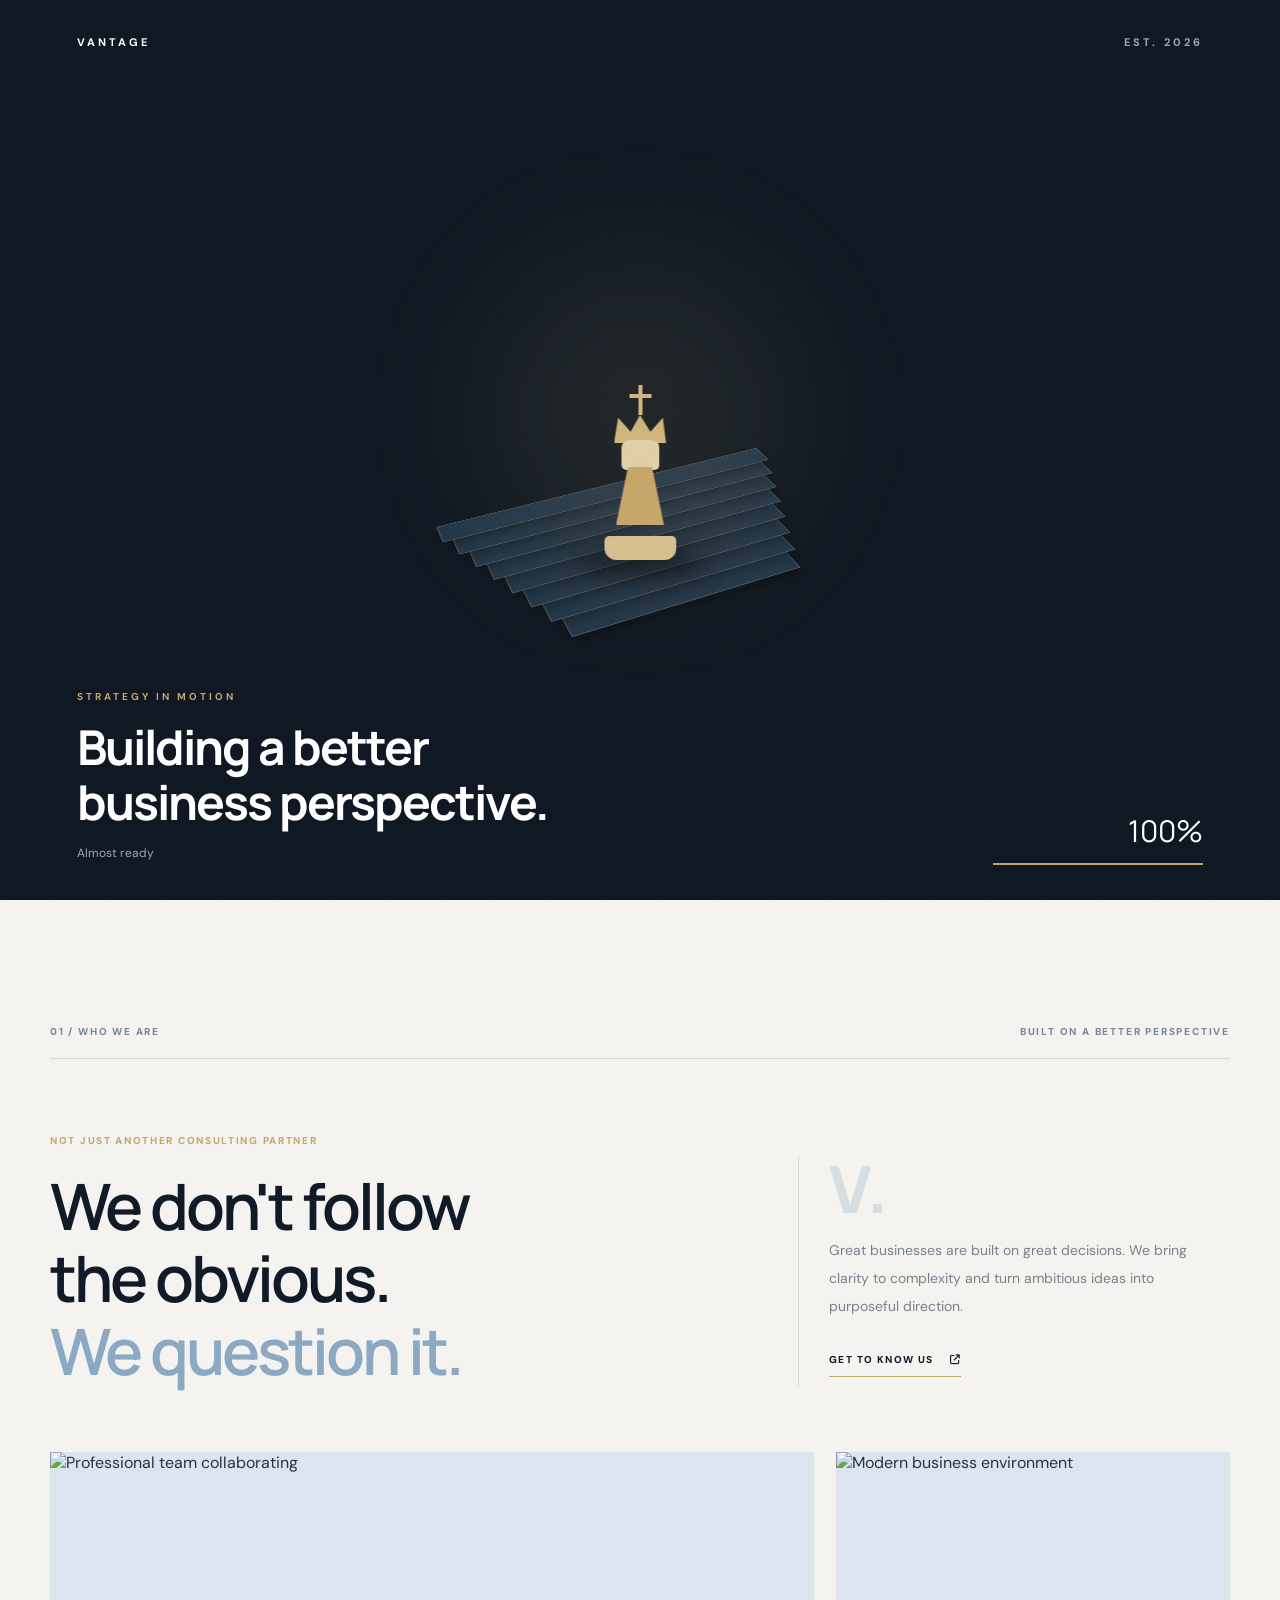
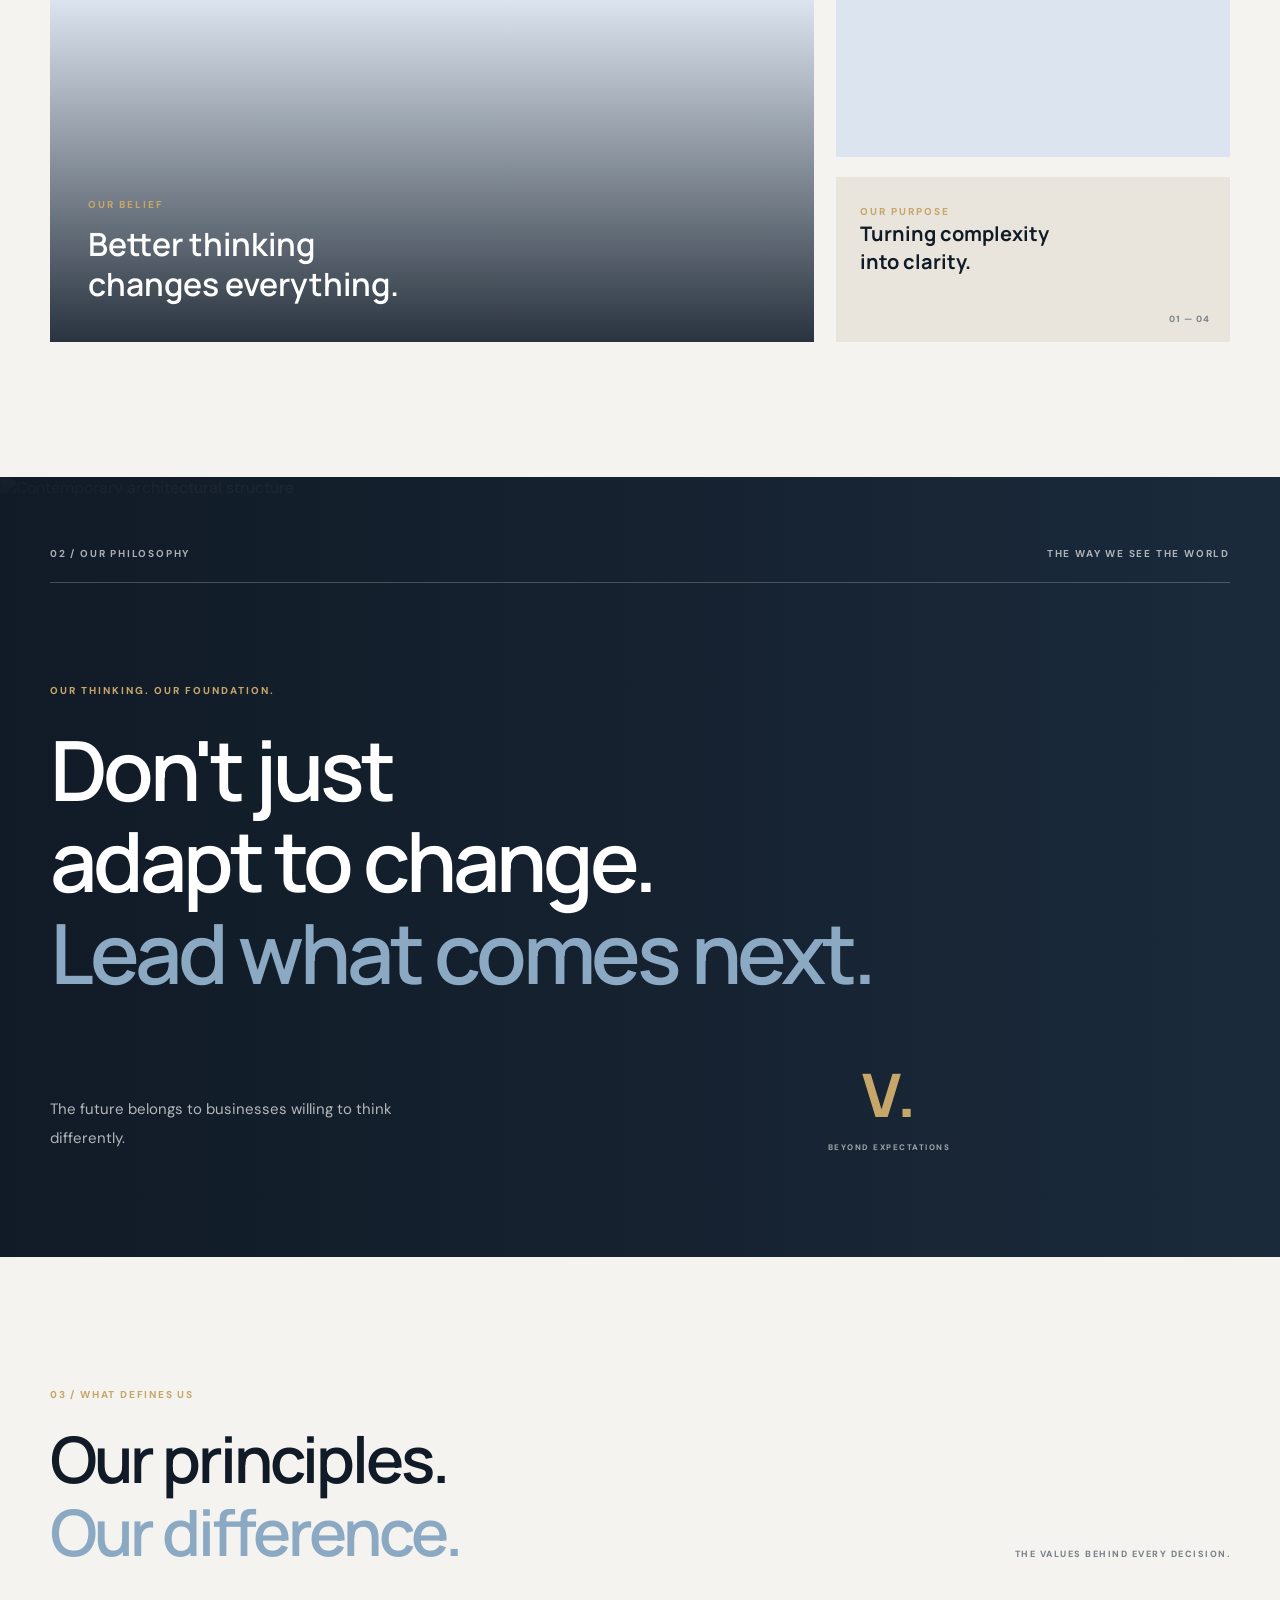
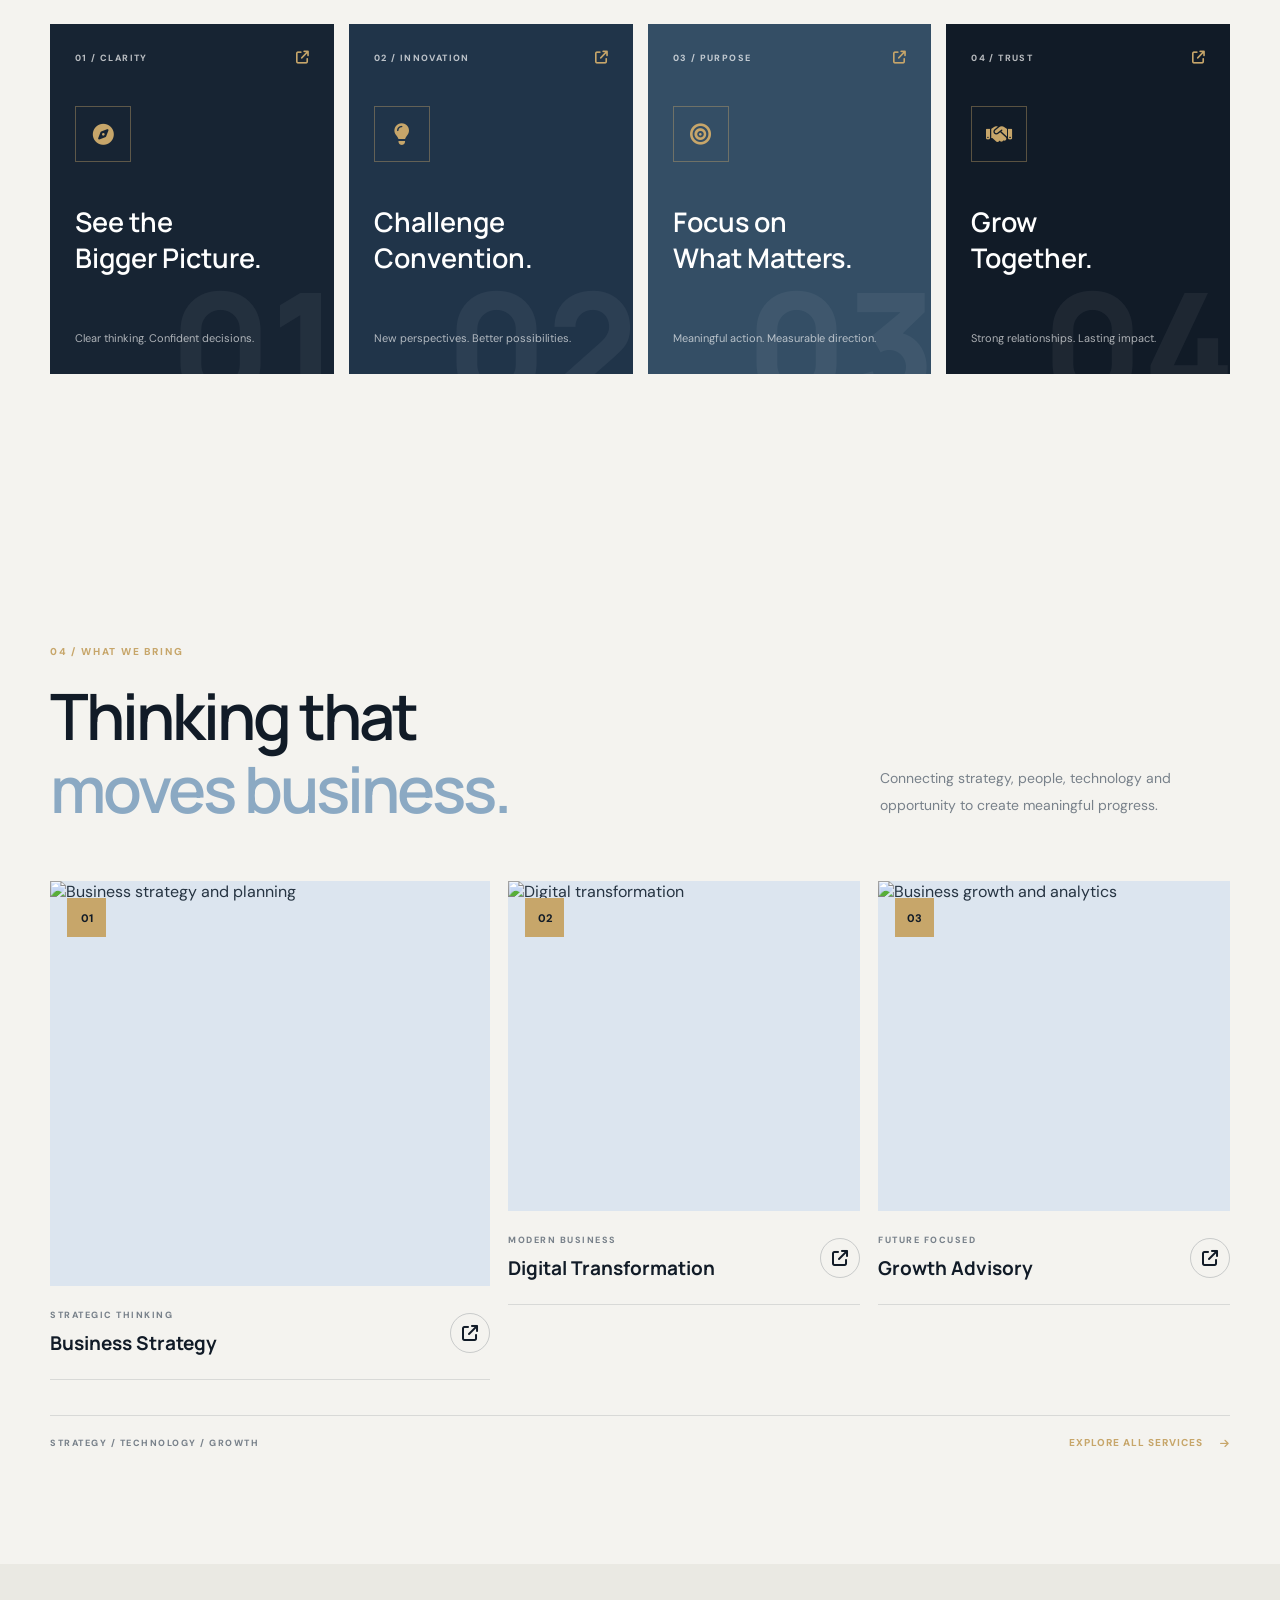
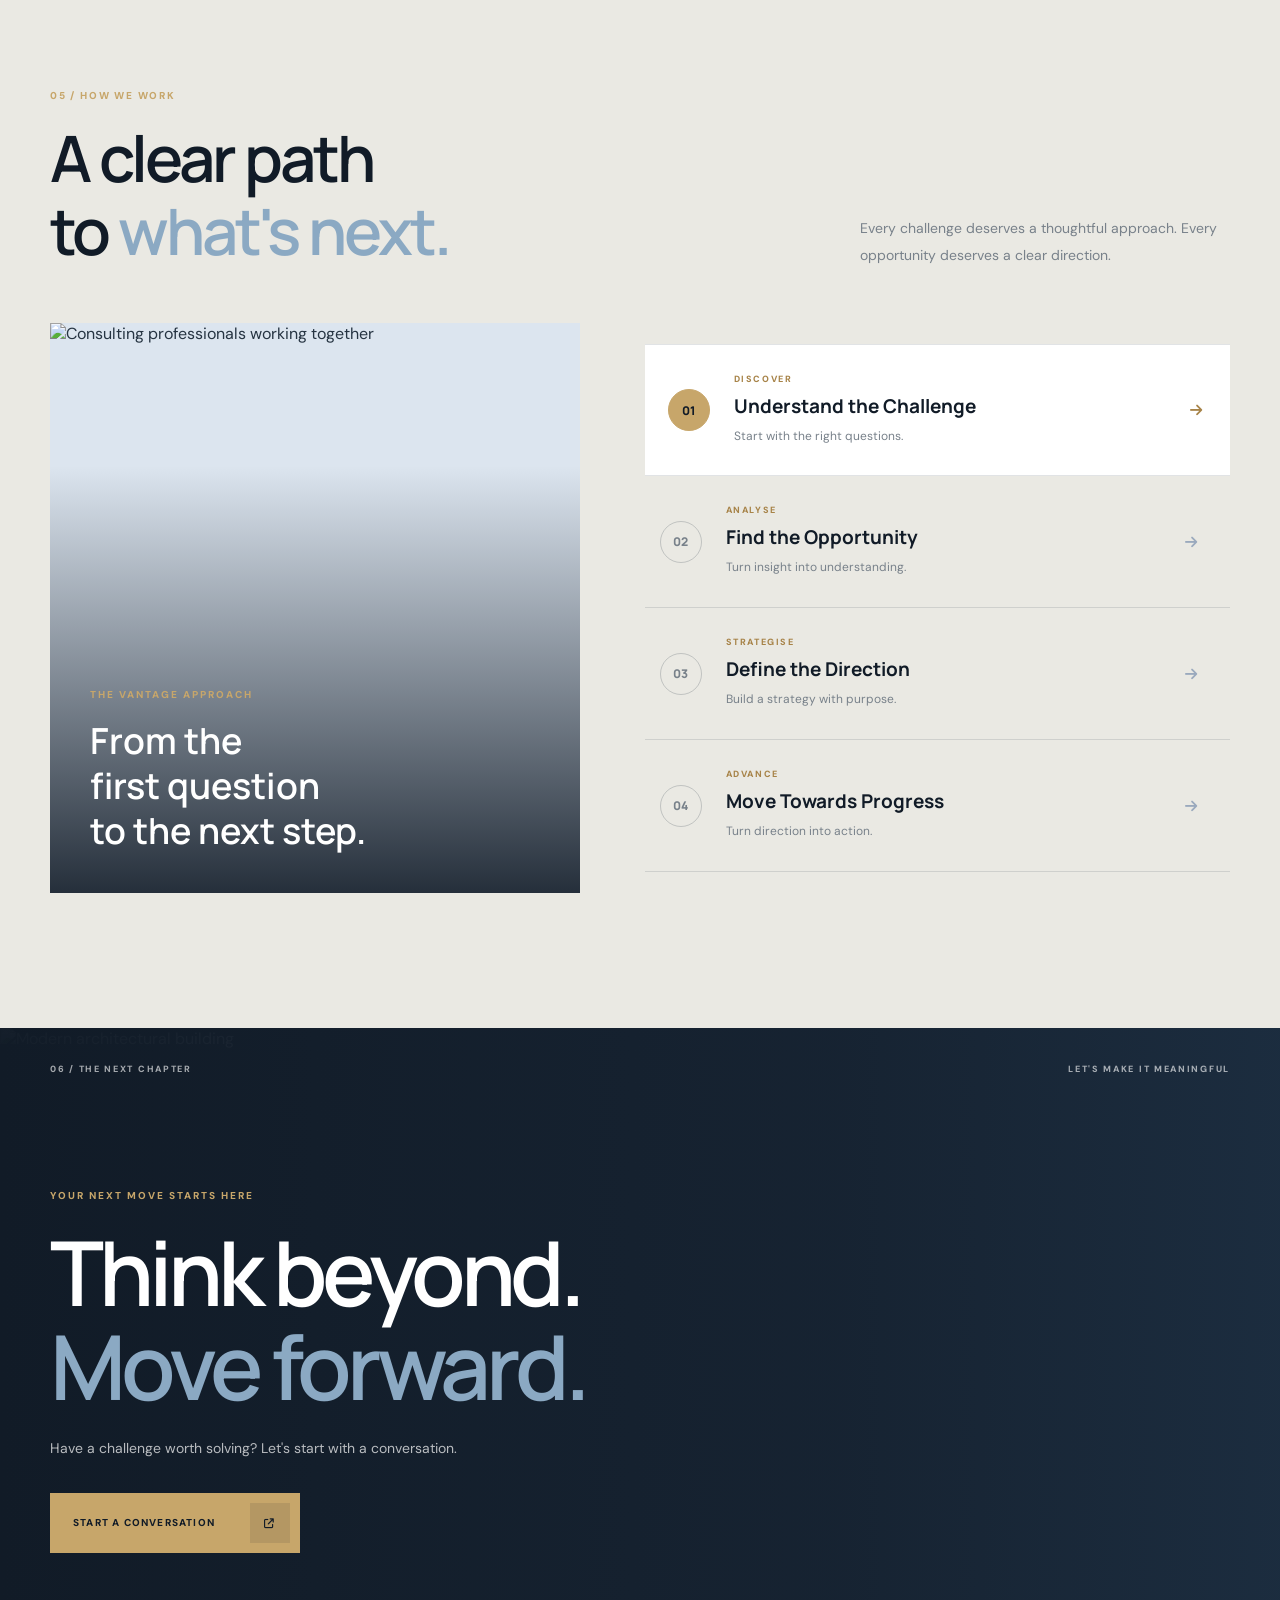
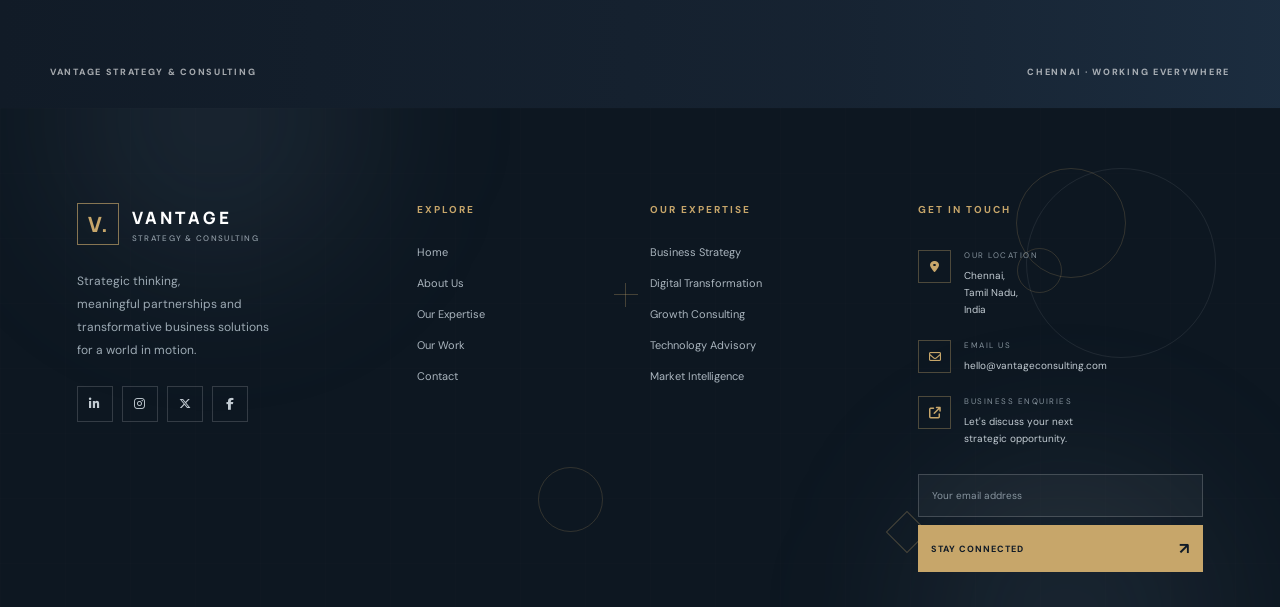
==== about.html @ a2836688 "first commit" ====
<!DOCTYPE html>
<html lang="en">

<head>

    <meta charset="UTF-8">
    <meta name="viewport" content="width=device-width, initial-scale=1.0">

    <title>About VANTAGE | Strategy & Consulting</title>

    <meta name="description" content="Discover VANTAGE, a strategy and consulting partner focused on business transformation, strategic thinking and meaningful growth.">

    <link rel="preconnect" href="https://fonts.googleapis.com">
    <link rel="preconnect" href="https://fonts.gstatic.com" crossorigin>

    <link href="https://fonts.googleapis.com/css2?family=DM+Sans:wght@400;500;600;700;800&family=Manrope:wght@400;500;600;700;800&family=Playfair+Display:ital,wght@0,500;0,600;0,700;1,500&display=swap" rel="stylesheet">

    <link rel="stylesheet" href="https://cdnjs.cloudflare.com/ajax/libs/font-awesome/6.7.2/css/all.min.css">

    <link rel="stylesheet" href="css/style.css">
    <link rel="stylesheet" href="css/animations.css">
    <link rel="stylesheet" href="css/responsive.css">

    <link rel="stylesheet" href="css/about.css">

</head>

<body>


<!-- =====================================================
     SCROLL PROGRESS
===================================================== -->

<div class="scroll-progress" id="scrollProgress"></div>



<!-- =====================================================
     CINEMATIC 3D PRELOADER
===================================================== -->

<div class="preloader" id="preloader">

    <div class="preloader-background"></div>

    <div class="preloader-top">

        <span>VANTAGE</span>

        <span>EST. 2026</span>

    </div>


    <div class="preloader-scene">

        <div class="staircase-perspective">

            <div class="stair stair-1"></div>
            <div class="stair stair-2"></div>
            <div class="stair stair-3"></div>
            <div class="stair stair-4"></div>
            <div class="stair stair-5"></div>
            <div class="stair stair-6"></div>
            <div class="stair stair-7"></div>
            <div class="stair stair-8"></div>

        </div>


        <div class="chess-king-container" id="chessKing">

            <div class="king-shadow"></div>

            <div class="chess-king">

                <div class="king-cross"></div>

                <div class="king-crown"></div>

                <div class="king-head"></div>

                <div class="king-body"></div>

                <div class="king-base"></div>

            </div>

        </div>


        <div class="preloader-light"></div>

    </div>


    <div class="preloader-bottom">

        <div class="preloader-copy">

            <span class="preloader-label">
                STRATEGY IN MOTION
            </span>

            <h2>
                Building a better<br>
                business perspective.
            </h2>

            <p id="preloaderStatus">
                Preparing your experience...
            </p>

        </div>


        <div class="preloader-progress-area">

            <div class="preloader-percentage" id="preloaderPercentage">
                00%
            </div>

            <div class="preloader-track">

                <div class="preloader-fill" id="preloaderFill"></div>

            </div>

        </div>

    </div>


</div>



<!-- =====================================================
     CUSTOM CURSOR
===================================================== -->

<div class="custom-cursor" id="customCursor"></div>

<div class="cursor-outline" id="cursorOutline"></div>



<!-- =====================================================
     HEADER
===================================================== -->

<header class="site-header" id="siteHeader">

    <div class="header-container">


        <!-- LOGO -->

        <a href="index.html" class="brand">

            <span class="brand-symbol">

                <span></span>
                <span></span>
                <span></span>

            </span>


            <span class="brand-information">

                <strong>VANTAGE</strong>

                <small>STRATEGY & CONSULTING</small>

            </span>

        </a>



        <!-- DESKTOP NAVIGATION -->

        <nav class="desktop-navigation">

            <a href="index.html" class="nav-link ">Home</a>

            <a href="about.html" class="nav-link active">About</a>

            <a href="services.html" class="nav-link">Services</a>

            <a href="industries.html" class="nav-link">Industries</a>

            <a href="contact.html" class="nav-link">Contact</a>

        </nav>



        <!-- HEADER ACTIONS -->

        <div class="header-actions">


            <button class="login-trigger" data-open-login>

                <i class="fa-regular fa-user"></i>

                <span>Sign In</span>

            </button>


            <a href="404.html" class="header-cta">

                Let's Talk

                <i class="fa-solid fa-arrow-up-right-from-square"></i>

            </a>


        </div>



        <!-- MOBILE MENU BUTTON -->

        <button class="menu-toggle" id="menuToggle" aria-label="Open navigation" aria-expanded="false">

            <span></span>
            <span></span>

        </button>


    </div>

</header>



<!-- =====================================================
     MOBILE NAVIGATION
===================================================== -->

<div class="mobile-overlay" id="mobileOverlay"></div>


<aside class="mobile-drawer" id="mobileDrawer">

    <div class="drawer-header">

        <a href="index.html" class="drawer-brand">
            VANTAGE
        </a>

        <button id="drawerClose" aria-label="Close navigation">

            <i class="fa-solid fa-xmark"></i>

        </button>

    </div>


    <div class="drawer-content">

        <span class="drawer-label">NAVIGATION / 2026</span>


        <nav class="drawer-navigation">

            <a href="index.html">
                Home <span>01</span>
            </a>

            <a href="about.html">
                About <span>02</span>
            </a>

            <a href="services.html">
                Services <span>03</span>
            </a>

            <a href="industries.html">
                Industries <span>04</span>
            </a>

            <a href="contact.html">
                Contact <span>05</span>
            </a>

        </nav>


        <div class="drawer-footer">

            <p>Let's build something meaningful.</p>

            <button data-open-login class="drawer-login">

                <i class="fa-regular fa-user"></i>

                Sign In

            </button>

        </div>

    </div>

</aside>




<!-- =====================================================
     LOGIN MODAL
===================================================== -->

<div class="login-modal" id="loginModal" aria-hidden="true">

    <div class="login-backdrop" data-close-login></div>


    <div class="login-dialog" role="dialog" aria-modal="true" aria-labelledby="loginTitle">


        <button class="login-close" data-close-login aria-label="Close login">

            <i class="fa-solid fa-xmark"></i>

        </button>



        <!-- LOGIN VISUAL SIDE -->

        <div class="login-visual">

            <img
                src="assets/images/office.jpg"
                alt="Vantage corporate office"
                loading="lazy"
            >


            <div class="login-visual-overlay"></div>


            <div class="login-visual-content">

                <span class="login-mini-label">
                    VANTAGE / PRIVATE ACCESS
                </span>


                <h2>
                    Your next<br>
                    chapter starts<br>
                    <span>here.</span>
                </h2>


                <p>
                    A smarter workspace for modern business leaders.
                </p>


                <div class="login-security-badge">

                    <i class="fa-solid fa-shield-halved"></i>

                    Secure Enterprise Access

                </div>

            </div>

        </div>



        <!-- LOGIN FORM SIDE -->

        <div class="login-form-panel">


            <div class="login-form-brand">

                <span class="brand-symbol">

                    <span></span>
                    <span></span>
                    <span></span>

                </span>

                <strong>VANTAGE</strong>

            </div>



            <span class="login-eyebrow">
                WELCOME BACK
            </span>


            <h2 id="loginTitle">
                Sign in to your<br>
                workspace.
            </h2>


            <p class="login-description">
                Access your business consulting workspace securely.
            </p>



            <!-- LOGIN TABS -->

            <div class="login-tabs">

                <button class="login-tab active" data-login-tab="user">

                    USER LOGIN

                </button>


                <button class="login-tab" data-login-tab="admin">

                    ADMIN LOGIN

                </button>

            </div>



            <!-- USER LOGIN -->

            <form class="login-form active" id="userLoginForm">


                <div class="form-group">

                    <label for="userEmail">Email Address</label>

                    <div class="login-input">

                        <i class="fa-regular fa-envelope"></i>

                        <input
                            type="email"
                            id="userEmail"
                            placeholder="name@company.com"
                            required
                        >

                    </div>

                </div>



                <div class="form-group">

                    <label for="userPassword">Password</label>

                    <div class="login-input">

                        <i class="fa-solid fa-lock"></i>

                        <input
                            type="password"
                            id="userPassword"
                            placeholder="Enter your password"
                            required
                        >

                        <button type="button" class="password-toggle" data-password="userPassword">

                            <i class="fa-regular fa-eye"></i>

                        </button>

                    </div>

                </div>



                <div class="login-options">

                    <label class="remember-option">

                        <input type="checkbox">

                        <span>Remember me</span>

                    </label>


                    <a href="404.html">Forgot password?</a>

                </div>



                <button type="submit" class="login-submit">

                    SIGN IN

                    <i class="fa-solid fa-arrow-right"></i>

                </button>


            </form>




            <!-- ADMIN LOGIN -->

            <form class="login-form" id="adminLoginForm">


                <div class="form-group">

                    <label for="adminEmail">Administrator Email</label>

                    <div class="login-input">

                        <i class="fa-regular fa-envelope"></i>

                        <input
                            type="email"
                            id="adminEmail"
                            placeholder="admin@company.com"
                            required
                        >

                    </div>

                </div>



                <div class="form-group">

                    <label for="adminPassword">Password</label>

                    <div class="login-input">

                        <i class="fa-solid fa-lock"></i>

                        <input
                            type="password"
                            id="adminPassword"
                            placeholder="Enter administrator password"
                            required
                        >

                        <button type="button" class="password-toggle" data-password="adminPassword">

                            <i class="fa-regular fa-eye"></i>

                        </button>

                    </div>

                </div>



                <div class="login-options">

                    <label class="remember-option">

                        <input type="checkbox">

                        <span>Remember me</span>

                    </label>


                    <a href="404.html">Forgot password?</a>

                </div>



                <button type="submit" class="login-submit">

                    ADMIN SIGN IN

                    <i class="fa-solid fa-arrow-right"></i>

                </button>


            </form>



            <div class="login-bottom">

                <i class="fa-solid fa-shield-halved"></i>

                <span>256-bit encrypted session protection</span>

            </div>


            <div class="login-create">

                New to Vantage?

                <a href="404.html">Create an account</a>

            </div>


        </div>

    </div>

</div>




<main class="about-page">


<!-- =====================================================
     SECTION 01 — CINEMATIC 3D HERO
===================================================== -->

<section class="about-hero" id="aboutHero">

    <div class="about-hero-grid"></div>

    


    <div class="about-hero-layout">


        <!-- LEFT CONTENT -->

        <div class="about-hero-content">

            <div class="about-hero-eyebrow">

                <span></span>

                THE THINKING BEHIND THE DIFFERENCE

            </div>


            <h1 id="aboutHeroTitle">

                A different<br>
                perspective.<br>

                <em>A better future.</em>

            </h1>


            <p id="aboutHeroDescription">

                We help ambitious businesses see beyond
                the obvious and move towards what is possible.

            </p>


            <div class="about-hero-actions">

                <a href="#aboutStory" class="about-primary-btn">

                    DISCOVER VANTAGE

                    <i class="fa-solid fa-arrow-down"></i>

                </a>


                <span class="about-hero-note">

                    STRATEGY / INSIGHT / TRANSFORMATION

                </span>

            </div>


            <div class="about-hero-counter">

                <span id="heroCurrent">01</span>

                <span class="hero-counter-line"></span>

                <span>04</span>

            </div>

        </div>



        <!-- RIGHT 3D IMAGE CAROUSEL -->

        <div class="perspective-carousel" id="perspectiveCarousel">


            <div class="carousel-orbit"></div>

            <div class="carousel-orbit orbit-two"></div>


            <div class="carousel-cards" id="carouselCards">


                <!-- IMAGE 01 -->

                <article class="perspective-card active" data-index="0">

                    <img
                        src="assets/images/about-hero-01.jpg"
                        alt="Modern corporate architecture"
                    >

                    <div class="perspective-card-overlay"></div>

                    <div class="perspective-card-content">

                        <span>01 / PERSPECTIVE</span>

                        <h3>See Beyond.</h3>

                    </div>

                </article>


                <!-- IMAGE 02 -->

                <article class="perspective-card" data-index="1">

                    <img
                        src="assets/images/about-hero-02.jpg"
                        alt="Business strategy meeting"
                    >

                    <div class="perspective-card-overlay"></div>

                    <div class="perspective-card-content">

                        <span>02 / STRATEGY</span>

                        <h3>Think Forward.</h3>

                    </div>

                </article>


                <!-- IMAGE 03 -->

                <article class="perspective-card" data-index="2">

                    <img
                        src="assets/images/about-hero-03.jpg"
                        alt="Contemporary business workspace"
                    >

                    <div class="perspective-card-overlay"></div>

                    <div class="perspective-card-content">

                        <span>03 / INNOVATION</span>

                        <h3>Find Possibility.</h3>

                    </div>

                </article>


                <!-- IMAGE 04 -->

                <article class="perspective-card" data-index="3">

                    <img
                        src="assets/images/about-hero-04.jpg"
                        alt="Modern architectural interior"
                    >

                    <div class="perspective-card-overlay"></div>

                    <div class="perspective-card-content">

                        <span>04 / PROGRESS</span>

                        <h3>Move Forward.</h3>

                    </div>

                </article>


            </div>


            <!-- CAROUSEL CONTROLS -->

            <div class="perspective-controls">

                <button
                    type="button"
                    id="aboutHeroPrev"
                    aria-label="Previous slide"
                >

                    <i class="fa-solid fa-arrow-left"></i>

                </button>


                <div class="perspective-dots" id="aboutHeroDots">

                    <button class="active" aria-label="Slide 1"></button>
                    <button aria-label="Slide 2"></button>
                    <button aria-label="Slide 3"></button>
                    <button aria-label="Slide 4"></button>

                </div>


                <button
                    type="button"
                    id="aboutHeroNext"
                    aria-label="Next slide"
                >

                    <i class="fa-solid fa-arrow-right"></i>

                </button>

            </div>


            <div class="carousel-floating-label">

                <span class="floating-label-dot"></span>

                ALWAYS LOOKING AHEAD

            </div>


        </div>

    </div>


    <div class="about-hero-bottom">

        <span>CHENNAI · WORKING EVERYWHERE</span>

        <span>SCROLL TO EXPLORE ↓</span>

        <span>VANTAGE © 2026</span>

    </div>

</section>



<!-- =====================================================
     SECTION 02 — ABOUT STORY
===================================================== -->

<section class="about-story" id="aboutStory">

    <div class="container">


        <div class="story-label-row">

            <span>01 / WHO WE ARE</span>

            <span>BUILT ON A BETTER PERSPECTIVE</span>

        </div>


        <div class="story-main">


            <div class="story-heading">

                <span class="story-small-label">
                    NOT JUST ANOTHER CONSULTING PARTNER
                </span>


                <h2>

                    We don't follow<br>

                    the obvious.<br>

                    <em>We question it.</em>

                </h2>

            </div>


            <div class="story-description">

                <div class="story-description-number">
                    V.
                </div>

                <p>

                    Great businesses are built on
                    great decisions. We bring clarity
                    to complexity and turn ambitious
                    ideas into purposeful direction.

                </p>


                <a href="contact.html" class="story-discover-link">

                    GET TO KNOW US

                    <i class="fa-solid fa-arrow-up-right-from-square"></i>

                </a>

            </div>

        </div>



        <!-- IMAGE COMPOSITION -->

        <div class="story-image-composition">


            <div class="story-image-large">

                <img
                    src="assets/images/about-story-01.jpg"
                    alt="Professional team collaborating"
                >

                <div class="story-image-overlay">

                    <span>OUR BELIEF</span>

                    <h3>
                        Better thinking<br>
                        changes everything.
                    </h3>

                </div>

            </div>



            <div class="story-image-side">

                <div class="story-side-image">

                    <img
                        src="assets/images/about-story-02.jpg"
                        alt="Modern business environment"
                    >

                </div>


                <div class="story-side-caption">

                    <span>OUR PURPOSE</span>

                    <h4>
                        Turning complexity<br>
                        into clarity.
                    </h4>

                    <span class="side-caption-number">01 — 04</span>

                </div>

            </div>


        </div>

    </div>

</section>



<!-- =====================================================
     SECTION 03 — PHILOSOPHY
===================================================== -->

<section class="about-philosophy">

    <div class="philosophy-bg">

        <img
            src="assets/images/about-philosophy.jpg"
            alt="Contemporary architectural structure"
        >

    </div>

    <div class="philosophy-overlay"></div>


    <div class="container philosophy-container">


        <div class="philosophy-top">

            <span>02 / OUR PHILOSOPHY</span>

            <span>THE WAY WE SEE THE WORLD</span>

        </div>


        <div class="philosophy-content">

            <span class="philosophy-overline">

                OUR THINKING. OUR FOUNDATION.

            </span>


            <h2>

                Don't just<br>

                adapt to change.<br>

                <em>Lead what comes next.</em>

            </h2>


            <div class="philosophy-bottom">

                <p>
                    The future belongs to businesses
                    willing to think differently.
                </p>


                <div class="philosophy-symbol">

                    <span>V.</span>

                    <small>BEYOND EXPECTATIONS</small>

                </div>

            </div>

        </div>


    </div>

</section>



<!-- =====================================================
     SECTION 04 — OUR PRINCIPLES
===================================================== -->

<section class="about-principles" id="principles">

    <div class="container">


        <div class="principles-top">

            <div>

                <span class="about-section-label">
                    03 / WHAT DEFINES US
                </span>


                <h2>

                    Our principles.<br>

                    <em>Our difference.</em>

                </h2>

            </div>


            <span class="principles-side-text">
                THE VALUES BEHIND EVERY DECISION.
            </span>

        </div>



        <div class="principles-grid">


            <!-- CARD 01 -->

            <article class="principle-card principle-one">

                <div class="principle-top">

                    <span>01 / CLARITY</span>

                    <i class="fa-solid fa-arrow-up-right-from-square"></i>

                </div>


                <div class="principle-icon">

                    <i class="fa-solid fa-compass"></i>

                </div>


                <h3>
                    See the<br>
                    Bigger Picture.
                </h3>


                <p>
                    Clear thinking. Confident decisions.
                </p>


                <span class="principle-watermark">01</span>

            </article>



            <!-- CARD 02 -->

            <article class="principle-card principle-two">

                <div class="principle-top">

                    <span>02 / INNOVATION</span>

                    <i class="fa-solid fa-arrow-up-right-from-square"></i>

                </div>


                <div class="principle-icon">

                    <i class="fa-solid fa-lightbulb"></i>

                </div>


                <h3>
                    Challenge<br>
                    Convention.
                </h3>


                <p>
                    New perspectives. Better possibilities.
                </p>


                <span class="principle-watermark">02</span>

            </article>



            <!-- CARD 03 -->

            <article class="principle-card principle-three">

                <div class="principle-top">

                    <span>03 / PURPOSE</span>

                    <i class="fa-solid fa-arrow-up-right-from-square"></i>

                </div>


                <div class="principle-icon">

                    <i class="fa-solid fa-bullseye"></i>

                </div>


                <h3>
                    Focus on<br>
                    What Matters.
                </h3>


                <p>
                    Meaningful action. Measurable direction.
                </p>


                <span class="principle-watermark">03</span>

            </article>



            <!-- CARD 04 -->

            <article class="principle-card principle-four">

                <div class="principle-top">

                    <span>04 / TRUST</span>

                    <i class="fa-solid fa-arrow-up-right-from-square"></i>

                </div>


                <div class="principle-icon">

                    <i class="fa-solid fa-handshake"></i>

                </div>


                <h3>
                    Grow<br>
                    Together.
                </h3>


                <p>
                    Strong relationships. Lasting impact.
                </p>


                <span class="principle-watermark">04</span>

            </article>


        </div>


    </div>

</section>



<!-- =====================================================
     SECTION 05 — WHAT WE BRING
===================================================== -->

<section class="about-capabilities" id="capabilities">

    <div class="container">


        <div class="capabilities-heading">

            <div>

                <span class="about-section-label">
                    04 / WHAT WE BRING
                </span>

                <h2>

                    Thinking that<br>

                    <em>moves business.</em>

                </h2>

            </div>


            <p>

                Connecting strategy, people,
                technology and opportunity
                to create meaningful progress.

            </p>

        </div>



        <div class="capabilities-grid">


            <!-- CAPABILITY 01 -->

            <article class="capability-card capability-large">

                <div class="capability-image">

                    <img
                        src="assets/images/capability-strategy.jpg"
                        alt="Business strategy and planning"
                    >

                    <span class="capability-index">01</span>

                </div>


                <div class="capability-info">

                    <div>

                        <span>STRATEGIC THINKING</span>

                        <h3>Business Strategy</h3>

                    </div>


                    <a href="services.html" aria-label="Explore business strategy">

                        <i class="fa-solid fa-arrow-up-right-from-square"></i>

                    </a>

                </div>

            </article>



            <!-- CAPABILITY 02 -->

            <article class="capability-card">

                <div class="capability-image">

                    <img
                        src="assets/images/capability-digital.jpg"
                        alt="Digital transformation"
                    >

                    <span class="capability-index">02</span>

                </div>


                <div class="capability-info">

                    <div>

                        <span>MODERN BUSINESS</span>

                        <h3>Digital Transformation</h3>

                    </div>


                    <a href="services.html" aria-label="Explore digital transformation">

                        <i class="fa-solid fa-arrow-up-right-from-square"></i>

                    </a>

                </div>

            </article>



            <!-- CAPABILITY 03 -->

            <article class="capability-card">

                <div class="capability-image">

                    <img
                        src="assets/images/capability-growth.jpg"
                        alt="Business growth and analytics"
                    >

                    <span class="capability-index">03</span>

                </div>


                <div class="capability-info">

                    <div>

                        <span>FUTURE FOCUSED</span>

                        <h3>Growth Advisory</h3>

                    </div>


                    <a href="services.html" aria-label="Explore growth advisory">

                        <i class="fa-solid fa-arrow-up-right-from-square"></i>

                    </a>

                </div>

            </article>



        </div>


        <div class="capabilities-footer">

            <span>STRATEGY / TECHNOLOGY / GROWTH</span>

            <a href="services.html">

                EXPLORE ALL SERVICES

                <i class="fa-solid fa-arrow-right"></i>

            </a>

        </div>


    </div>

</section>



<!-- =====================================================
     SECTION 06 — OUR APPROACH
===================================================== -->

<section class="about-process" id="ourApproach">

    <div class="container">


        <div class="process-header">

            <span class="about-section-label">
                05 / HOW WE WORK
            </span>


            <h2>

                A clear path<br>

                to <em>what's next.</em>

            </h2>


            <p>

                Every challenge deserves a thoughtful
                approach. Every opportunity deserves
                a clear direction.

            </p>

        </div>



        <div class="process-layout">


            <div class="process-image">

                <img
                    src="assets/images/about-process.jpg"
                    alt="Consulting professionals working together"
                >


                <div class="process-image-overlay">

                    <span>THE VANTAGE APPROACH</span>

                    <h3>
                        From the<br>
                        first question<br>
                        to the next step.
                    </h3>

                </div>

            </div>



            <div class="process-timeline">


                <article class="process-step active">

                    <span class="process-number">01</span>

                    <div>

                        <span>DISCOVER</span>

                        <h3>Understand the Challenge</h3>

                        <p>
                            Start with the right questions.
                        </p>

                    </div>

                    <i class="fa-solid fa-arrow-right"></i>

                </article>



                <article class="process-step">

                    <span class="process-number">02</span>

                    <div>

                        <span>ANALYSE</span>

                        <h3>Find the Opportunity</h3>

                        <p>
                            Turn insight into understanding.
                        </p>

                    </div>

                    <i class="fa-solid fa-arrow-right"></i>

                </article>



                <article class="process-step">

                    <span class="process-number">03</span>

                    <div>

                        <span>STRATEGISE</span>

                        <h3>Define the Direction</h3>

                        <p>
                            Build a strategy with purpose.
                        </p>

                    </div>

                    <i class="fa-solid fa-arrow-right"></i>

                </article>



                <article class="process-step">

                    <span class="process-number">04</span>

                    <div>

                        <span>ADVANCE</span>

                        <h3>Move Towards Progress</h3>

                        <p>
                            Turn direction into action.
                        </p>

                    </div>

                    <i class="fa-solid fa-arrow-right"></i>

                </article>


            </div>

        </div>


    </div>

</section>



<!-- =====================================================
     SECTION 07 — FINAL CTA
===================================================== -->

<section class="about-final-cta">

    <div class="final-cta-image">

        <img
            src="assets/images/about-final-cta.jpg"
            alt="Modern architectural building"
        >

    </div>

    <div class="final-cta-overlay"></div>


    <div class="container final-cta-container">


        <div class="final-cta-top">

            <span>06 / THE NEXT CHAPTER</span>

            <span>LET'S MAKE IT MEANINGFUL</span>

        </div>


        <div class="final-cta-content">

            <span>YOUR NEXT MOVE STARTS HERE</span>


            <h2>

                Think beyond.<br>

                <em>Move forward.</em>

            </h2>


            <p>
                Have a challenge worth solving?
                Let's start with a conversation.
            </p>


            <a href="contact.html" class="final-cta-button">

                START A CONVERSATION

                <span>
                    <i class="fa-solid fa-arrow-up-right-from-square"></i>
                </span>

            </a>

        </div>


        <div class="final-cta-bottom">

            <span>VANTAGE STRATEGY & CONSULTING</span>

            <span>CHENNAI · WORKING EVERYWHERE</span>

        </div>


    </div>

</section>


</main>

<footer class="site-footer" id="footer">

    <!-- 3D BACKGROUND ELEMENTS -->
    <div class="footer-grid-bg" aria-hidden="true"></div>

    <div class="footer-light footer-light-one" aria-hidden="true"></div>
    <div class="footer-light footer-light-two" aria-hidden="true"></div>

    <div class="footer-3d-scene" aria-hidden="true">

        <div class="footer-orb footer-orb-one"></div>
        <div class="footer-orb footer-orb-two"></div>
        <div class="footer-orb footer-orb-three"></div>

        <div class="footer-ring"></div>
        <div class="footer-cube"></div>
        <div class="footer-cross"></div>

    </div>


    <!-- FOOTER TOP -->
    <div class="footer-top">

        <!-- BRAND -->
        <div class="footer-brand">

            <a href="index.html" class="footer-logo">
                <span class="footer-logo-symbol">V.</span>

                <span class="footer-logo-text">
                    VANTAGE
                    <small>STRATEGY & CONSULTING</small>
                </span>
            </a>

            <p>
                Strategic thinking,<br>
                meaningful partnerships and<br>
                transformative business solutions<br>
                for a world in motion.
            </p>

            <!-- SOCIAL MEDIA -->
            <div class="footer-socials">

                <a href="404.html" aria-label="LinkedIn">
                    <i class="fa-brands fa-linkedin-in"></i>
                </a>

                <a href="404.html" aria-label="Instagram">
                    <i class="fa-brands fa-instagram"></i>
                </a>

                <a href="404.html" aria-label="X">
                    <i class="fa-brands fa-x-twitter"></i>
                </a>

                <a href="404.html" aria-label="Facebook">
                    <i class="fa-brands fa-facebook-f"></i>
                </a>

            </div>

        </div>


        <!-- EXPLORE -->
        <div class="footer-column">

            <span class="footer-heading">
                EXPLORE
            </span>

            <a href="index.html">Home</a>
            <a href="about.html">About Us</a>
            <a href="services.html">Our Expertise</a>
            <a href="work.html">Our Work</a>
            <a href="contact.html">Contact</a>

        </div>


        <!-- SERVICES -->
        <div class="footer-column">

            <span class="footer-heading">
                OUR EXPERTISE
            </span>

            <a href="services.html">Business Strategy</a>
            <a href="services.html">Digital Transformation</a>
            <a href="services.html">Growth Consulting</a>
            <a href="services.html">Technology Advisory</a>
            <a href="services.html">Market Intelligence</a>

        </div>


        <!-- STUDIO CONTACT -->
        <div class="footer-column footer-contact">

            <span class="footer-heading">
                GET IN TOUCH
            </span>


            <!-- LOCATION -->
            <div class="footer-contact-item">

                <div class="footer-contact-icon">
                    <i class="fa-solid fa-location-dot"></i>
                </div>

                <div class="footer-contact-info">

                    <span class="contact-label">
                        OUR LOCATION
                    </span>

                    <a href="404.html">
                        Chennai,<br>
                        Tamil Nadu,<br>
                        India
                    </a>

                </div>

            </div>


            <!-- EMAIL -->
            <div class="footer-contact-item">

                <div class="footer-contact-icon">
                    <i class="fa-regular fa-envelope"></i>
                </div>

                <div class="footer-contact-info">

                    <span class="contact-label">
                        EMAIL US
                    </span>

                    <a href="mailto:hello@vantageconsulting.com">
                        hello@vantageconsulting.com
                    </a>

                </div>

            </div>


            <!-- BUSINESS ENQUIRIES -->
            <div class="footer-contact-item">

                <div class="footer-contact-icon">
                    <i class="fa-solid fa-arrow-up-right-from-square"></i>
                </div>

                <div class="footer-contact-info">

                    <span class="contact-label">
                        BUSINESS ENQUIRIES
                    </span>

                    <a href="contact.html">
                        Let's discuss your next<br>
                        strategic opportunity.
                    </a>

                </div>

            </div>


            <!-- SUBSCRIBE -->
            <div class="footer-subscribe">

                <div class="subscribe-input">

                    <input
                        type="email"
                        id="footerEmail"
                        placeholder="Your email address"
                        aria-label="Your email address"
                    >

                </div>

                <button
                    type="button"
                    class="subscribe-button"
                    onclick="window.location.href='404.html'"
                >

                    STAY CONNECTED

                    <span>↗</span>

                </button>

            </div>

        </div>

    </div>


  
    

</footer>





<script src="js/main.js"></script>
<script src="js/about.js"></script>

</body>
</html>
---- css/style.css ----
/* =========================================================
   VANTAGE — GLOBAL STYLES
========================================================= */

@import url('https://fonts.googleapis.com/css2?family=DM+Sans:wght@400;500;600;700&family=Manrope:wght@400;500;600;700;800&display=swap');

:root {
    --bg: #f4f3ef;
    --white: #ffffff;
    --dark: #111b27;
    --dark-2: #172433;
    --navy: #203449;
    --blue: #8ba9c3;
    --gold: #c7a66a;
    --text: #263442;
    --muted: #78818a;
    --line: rgba(25, 43, 59, .13);
    --font: 'DM Sans', sans-serif;
    --heading: 'Manrope', sans-serif;
    --container: 1240px;
}

* {
    margin: 0;
    padding: 0;
    box-sizing: border-box;
}

html {
    scroll-behavior: smooth;
    scroll-padding-top: 100px;
}

body {
    font-family: var(--font);
    background: var(--bg);
    color: var(--text);
    overflow-x: hidden;
    -webkit-font-smoothing: antialiased;
}

body.no-scroll {
    overflow: hidden;
}

img {
    display: block;
    width: 100%;
    height: 100%;
    object-fit: cover;
}

a {
    color: inherit;
    text-decoration: none;
}

button,
input {
    font: inherit;
}

button {
    cursor: pointer;
}

ul {
    list-style: none;
}

.container {
    width: min(var(--container), calc(100% - 100px));
    margin-inline: auto;
}

.section-padding {
    padding: 125px 0;
}

.section-label {
    display: inline-flex;
    align-items: center;
    gap: 10px;
    color: #9a7b49;
    font-size: 10px;
    font-weight: 700;
    letter-spacing: 2.2px;
}

.section-label::before {
    content: "";
    width: 25px;
    height: 1px;
    background: var(--gold);
}

h1, h2, h3, h4 {
    font-family: var(--heading);
    font-weight: 700;
}

h2 {
    letter-spacing: -2px;
}

h2 span,
h2 em {
    color: #9b8057;
    font-style: normal;
}

p {
    line-height: 1.8;
}

/* =========================================================
   SCROLL PROGRESS
========================================================= */

.scroll-progress {
    position: fixed;
    z-index: 9999;
    top: 0;
    left: 0;
    width: 0;
    height: 3px;
    background: var(--gold);
}

/* =========================================================
   PRELOADER
========================================================= */

.preloader {
    position: fixed;
    inset: 0;
    z-index: 10000;
    display: flex;
    flex-direction: column;
    justify-content: space-between;
    padding: 35px 6%;
    overflow: hidden;
    color: #fff;
    background: #101923;
}

.preloader-background {
    position: absolute;
    inset: 0;
    opacity: .35;
    background-image:
        linear-gradient(rgba(255,255,255,.035) 1px, transparent 1px),
        linear-gradient(90deg, rgba(255,255,255,.035) 1px, transparent 1px);
    background-size: 55px 55px;
}

.preloader-top,
.preloader-bottom {
    position: relative;
    z-index: 2;
    display: flex;
    justify-content: space-between;
    align-items: center;
}

.preloader-top {
    font-size: 11px;
    font-weight: 700;
    letter-spacing: 3px;
}

.preloader-top span:last-child {
    color: #9ba7b2;
}

.preloader-scene {
    position: absolute;
    top: 50%;
    left: 50%;
    width: min(650px, 80vw);
    height: 470px;
    transform: translate(-50%, -50%);
    perspective: 900px;
}

.staircase-perspective {
    position: absolute;
    left: 50%;
    bottom: 40px;
    width: 440px;
    height: 230px;
    transform: translateX(-50%) rotateX(58deg) rotateZ(-24deg);
    transform-style: preserve-3d;
}

.stair {
    position: absolute;
    left: 50%;
    width: 230px;
    height: 28px;
    border: 1px solid rgba(199,166,106,.3);
    background: #24384a;
    box-shadow: 0 8px 15px rgba(0,0,0,.3);
    transform: translateX(-50%);
}

.stair-1 { bottom: 0; }
.stair-2 { bottom: 25px; width: 250px; }
.stair-3 { bottom: 50px; width: 270px; }
.stair-4 { bottom: 75px; width: 290px; }
.stair-5 { bottom: 100px; width: 310px; }
.stair-6 { bottom: 125px; width: 330px; }
.stair-7 { bottom: 150px; width: 350px; }
.stair-8 { bottom: 175px; width: 370px; }

.chess-king-container {
    position: absolute;
    left: 50%;
    bottom: 110px;
    width: 120px;
    height: 230px;
    transform: translateX(-50%);
    transform-style: preserve-3d;
}

.chess-king {
    position: absolute;
    left: 50%;
    bottom: 15px;
    width: 75px;
    height: 175px;
    transform: translateX(-50%);
    transform-style: preserve-3d;
}

.king-shadow {
    position: absolute;
    bottom: 0;
    left: 50%;
    width: 130px;
    height: 25px;
    border-radius: 50%;
    background: rgba(0,0,0,.5);
    filter: blur(12px);
    transform: translateX(-50%);
}

.king-cross {
    position: absolute;
    top: 0;
    left: 50%;
    width: 28px;
    height: 35px;
    transform: translateX(-50%);
}

.king-cross::before,
.king-cross::after {
    content: "";
    position: absolute;
    background: #d4b77e;
}

.king-cross::before {
    top: 0;
    left: 12px;
    width: 4px;
    height: 30px;
}

.king-cross::after {
    top: 9px;
    left: 3px;
    width: 22px;
    height: 4px;
}

.king-crown {
    position: absolute;
    top: 30px;
    left: 50%;
    width: 52px;
    height: 28px;
    background: #d1b77e;
    clip-path: polygon(0 100%, 8% 10%, 32% 60%, 50% 0, 70% 60%, 94% 10%, 100% 100%);
    transform: translateX(-50%);
}

.king-head {
    position: absolute;
    top: 55px;
    left: 50%;
    width: 38px;
    height: 30px;
    border-radius: 8px 8px 5px 5px;
    background: #e4d3ad;
    transform: translateX(-50%);
}

.king-body {
    position: absolute;
    top: 82px;
    left: 50%;
    width: 48px;
    height: 58px;
    background: #c7a66a;
    clip-path: polygon(25% 0, 75% 0, 100% 100%, 0 100%);
    transform: translateX(-50%);
}

.king-base {
    position: absolute;
    bottom: 0;
    left: 50%;
    width: 72px;
    height: 24px;
    border-radius: 5px 5px 12px 12px;
    background: #d8c18f;
    transform: translateX(-50%);
}

.preloader-light {
    position: absolute;
    top: 10%;
    left: 50%;
    width: 300px;
    height: 300px;
    border-radius: 50%;
    background: rgba(199,166,106,.1);
    filter: blur(65px);
    transform: translateX(-50%);
}

.preloader-bottom {
    align-items: flex-end;
}

.preloader-label {
    color: var(--gold);
    font-size: 10px;
    font-weight: 700;
    letter-spacing: 3px;
}

.preloader-copy h2 {
    margin: 14px 0;
    font-size: clamp(28px, 4vw, 48px);
    line-height: 1.15;
}

.preloader-copy p {
    color: #9ba7b2;
    font-size: 12px;
}

.preloader-progress-area {
    width: 210px;
}

.preloader-percentage {
    margin-bottom: 12px;
    font-family: var(--heading);
    font-size: 30px;
    text-align: right;
}

.preloader-track {
    width: 100%;
    height: 2px;
    background: rgba(255,255,255,.2);
}

.preloader-fill {
    width: 0;
    height: 100%;
    background: var(--gold);
}

/* =========================================================
   CUSTOM CURSOR
========================================================= */

.custom-cursor,
.cursor-outline {
    position: fixed;
    top: 0;
    left: 0;
    z-index: 9998;
    pointer-events: none;
    border-radius: 50%;
    transform: translate(-50%, -50%);
}

.custom-cursor {
    width: 6px;
    height: 6px;
    background: var(--gold);
}

.cursor-outline {
    width: 32px;
    height: 32px;
    border: 1px solid rgba(199,166,106,.7);
}

/* =========================================================
   HEADER
========================================================= */

.site-header {
    position: absolute;
    z-index: 1000;
    top: 0;
    left: 0;
    width: 100%;
    padding: 22px 0;
    border-bottom: 1px solid rgba(255,255,255,.12);
    color: #fff;
    transition: .35s ease;
}

.site-header.scrolled {
    position: fixed;
    padding: 14px 0;
    background: rgba(16,25,35,.96);
    box-shadow: 0 8px 30px rgba(0,0,0,.15);
    backdrop-filter: blur(14px);
}

.header-container {
    width: min(1400px, calc(100% - 80px));
    margin: auto;
    display: flex;
    align-items: center;
    justify-content: space-between;
    gap: 35px;
}

.brand,
.brand-information {
    display: flex;
    flex-direction: column;
}

.brand {
    flex-direction: row;
    align-items: center;
    gap: 12px;
    flex-shrink: 0;
}

.brand-symbol {
    display: flex;
    align-items: flex-end;
    gap: 4px;
    width: 30px;
    height: 30px;
}

.brand-symbol span {
    display: block;
    width: 6px;
    background: var(--gold);
    transform: skew(-22deg);
}

.brand-symbol span:nth-child(1) { height: 15px; }
.brand-symbol span:nth-child(2) { height: 25px; }
.brand-symbol span:nth-child(3) { height: 19px; }

.brand-information strong {
    font-family: var(--heading);
    font-size: 17px;
    letter-spacing: 3px;
}

.brand-information small {
    margin-top: 3px;
    color: #aeb8c1;
    font-size: 8px;
    letter-spacing: 1.5px;
}

.desktop-navigation {
    display: flex;
    align-items: center;
    gap: 34px;
}

.nav-link {
    position: relative;
    padding: 10px 0;
    color: #d4dbe1;
    font-size: 12px;
    font-weight: 500;
    transition: .3s;
}

.nav-link::after {
    content: "";
    position: absolute;
    left: 0;
    bottom: 2px;
    width: 0;
    height: 1px;
    background: var(--gold);
    transition: .3s;
}

.nav-link:hover,
.nav-link.active {
    color: #fff;
}

.nav-link:hover::after,
.nav-link.active::after {
    width: 100%;
}

.header-actions {
    display: flex;
    align-items: center;
    gap: 22px;
}

.login-trigger {
    display: flex;
    align-items: center;
    gap: 8px;
    border: 0;
    color: #fff;
    background: transparent;
    font-size: 12px;
}

.login-trigger i {
    color: var(--gold);
}

.header-cta {
    display: flex;
    align-items: center;
    gap: 12px;
    padding: 13px 18px;
    color: var(--dark);
    background: var(--gold);
    font-size: 11px;
    font-weight: 700;
    transition: .3s;
}

.header-cta:hover {
    background: #e0c18a;
    transform: translateY(-2px);
}

.menu-toggle {
    display: none;
    width: 42px;
    height: 42px;
    border: 1px solid rgba(255,255,255,.3);
    background: transparent;
}

.menu-toggle span {
    display: block;
    width: 19px;
    height: 1px;
    margin: 6px auto;
    background: #fff;
}

/* =========================================================
   MOBILE DRAWER
========================================================= */

.mobile-overlay {
    position: fixed;
    inset: 0;
    z-index: 1100;
    visibility: hidden;
    opacity: 0;
    background: rgba(0,0,0,.65);
    transition: .35s;
}

.mobile-overlay.active {
    visibility: visible;
    opacity: 1;
}

.mobile-drawer {
    position: fixed;
    z-index: 1101;
    top: 0;
    right: 0;
    width: min(390px, 88%);
    height: 100dvh;
    padding: 28px;
    color: #fff;
    background: #111d29;
    transform: translateX(105%);
    transition: transform .45s cubic-bezier(.7,0,.2,1);
    overflow-y: auto;
}

.mobile-drawer.active {
    transform: translateX(0);
}

.drawer-header {
    display: flex;
    justify-content: space-between;
    align-items: center;
    padding-bottom: 28px;
    border-bottom: 1px solid rgba(255,255,255,.12);
}

.drawer-brand {
    font-family: var(--heading);
    font-size: 22px;
    font-weight: 800;
    letter-spacing: 3px;
}

.drawer-header button {
    width: 38px;
    height: 38px;
    border: 1px solid rgba(255,255,255,.2);
    color: #fff;
    background: transparent;
    font-size: 17px;
}

.drawer-label {
    display: block;
    margin: 35px 0 20px;
    color: var(--gold);
    font-size: 10px;
    letter-spacing: 2px;
}

.drawer-navigation a {
    display: flex;
    justify-content: space-between;
    padding: 17px 0;
    border-bottom: 1px solid rgba(255,255,255,.1);
    font-family: var(--heading);
    font-size: 22px;
}

.drawer-navigation a span {
    color: #85919c;
    font-size: 11px;
}

.drawer-footer {
    margin-top: 50px;
    padding-top: 25px;
    border-top: 1px solid rgba(255,255,255,.12);
}

.drawer-footer p {
    margin-bottom: 20px;
    color: #b6c0c9;
    font-size: 13px;
}

.drawer-login {
    padding: 12px 18px;
    border: 1px solid var(--gold);
    color: var(--gold);
    background: transparent;
}

/* =========================================================
   LOGIN MODAL
========================================================= */

.login-modal {
    position: fixed;
    inset: 0;
    z-index: 3000;
    display: grid;
    place-items: center;
    padding: 25px;
    visibility: hidden;
    opacity: 0;
    transition: .35s;
}

.login-modal.active {
    visibility: visible;
    opacity: 1;
}

.login-backdrop {
    position: absolute;
    inset: 0;
    background: rgba(5,12,19,.82);
}

.login-dialog {
    position: relative;
    z-index: 1;
    display: grid;
    grid-template-columns: .9fr 1.1fr;
    width: min(920px, 100%);
    max-height: 90vh;
    overflow-y: auto;
    background: #fff;
    box-shadow: 0 30px 100px rgba(0,0,0,.4);
}

.login-close {
    position: absolute;
    z-index: 5;
    top: 15px;
    right: 15px;
    width: 38px;
    height: 38px;
    border: 1px solid rgba(20,30,40,.15);
    color: var(--dark);
    background: #fff;
}

.login-visual {
    position: relative;
    min-height: 590px;
    overflow: hidden;
    background: var(--dark);
}

.login-visual img {
    position: absolute;
    inset: 0;
}

.login-visual-overlay {
    position: absolute;
    inset: 0;
    background: rgba(10,23,35,.72);
}

.login-visual-content {
    position: absolute;
    left: 45px;
    right: 35px;
    bottom: 55px;
    color: #fff;
}

.login-mini-label,
.login-eyebrow {
    color: #bda16f;
    font-size: 9px;
    font-weight: 700;
    letter-spacing: 2px;
}

.login-visual-content h2 {
    margin: 22px 0;
    font-size: 45px;
    line-height: 1.15;
}

.login-visual-content h2 span {
    color: var(--gold);
}

.login-visual-content p {
    max-width: 290px;
    color: #d0d8df;
    font-size: 13px;
}

.login-security-badge {
    display: inline-flex;
    align-items: center;
    gap: 10px;
    margin-top: 30px;
    padding: 12px 15px;
    border: 1px solid rgba(255,255,255,.2);
    font-size: 10px;
}

.login-security-badge i {
    color: var(--gold);
}

.login-form-panel {
    padding: 55px 50px 35px;
}

.login-form-brand {
    display: flex;
    align-items: center;
    gap: 12px;
    margin-bottom: 45px;
}

.login-form-brand strong {
    font-family: var(--heading);
    letter-spacing: 3px;
}

.login-form-panel h2 {
    margin: 15px 0 10px;
    color: var(--dark);
    font-size: 32px;
    line-height: 1.2;
}

.login-description {
    margin-bottom: 25px;
    color: var(--muted);
    font-size: 12px;
}

.login-tabs {
    display: grid;
    grid-template-columns: 1fr 1fr;
    margin-bottom: 25px;
    border-bottom: 1px solid var(--line);
}

.login-tab {
    padding: 13px 5px;
    border: 0;
    border-bottom: 2px solid transparent;
    color: #7d8790;
    background: transparent;
    font-size: 10px;
    font-weight: 700;
}

.login-tab.active {
    border-color: var(--gold);
    color: var(--dark);
}

.login-form {
    display: none;
}

.login-form.active {
    display: block;
}

.form-group {
    margin-bottom: 17px;
}

.form-group label {
    display: block;
    margin-bottom: 8px;
    color: #35414c;
    font-size: 11px;
    font-weight: 700;
}

.login-input {
    display: flex;
    align-items: center;
    gap: 10px;
    min-height: 48px;
    padding: 0 13px;
    border: 1px solid #dce1e5;
    background: #fafafa;
}

.login-input > i {
    color: #8b969f;
    font-size: 13px;
}

.login-input input {
    width: 100%;
    min-width: 0;
    border: 0;
    outline: 0;
    color: var(--dark);
    background: transparent;
    font-size: 12px;
}

.password-toggle {
    border: 0;
    color: #84909a;
    background: transparent;
}

.login-options {
    display: flex;
    justify-content: space-between;
    gap: 10px;
    margin: 18px 0;
    font-size: 10px;
}

.remember-option {
    display: flex;
    align-items: center;
    gap: 6px;
}

.login-options a {
    color: #9b8057;
}

.login-submit {
    display: flex;
    justify-content: space-between;
    align-items: center;
    width: 100%;
    padding: 16px;
    border: 0;
    color: #fff;
    background: var(--dark);
    font-size: 11px;
    font-weight: 700;
}

.login-bottom,
.login-create {
    display: flex;
    justify-content: center;
    align-items: center;
    gap: 8px;
    margin-top: 25px;
    color: #8a949d;
    font-size: 10px;
}

.login-bottom i {
    color: #9b8057;
}

.login-create {
    margin-top: 18px;
}

.login-create a {
    color: #9b8057;
    font-weight: 700;
}

/* =========================================================
   HOME HERO
========================================================= */

.hero-section {
    position: relative;
    min-height: 850px;
    padding: 165px 0 100px;
    overflow: hidden;
    color: #fff;
    background: #101b27;
}

.hero-background {
    position: absolute;
    inset: 0;
    pointer-events: none;
}

.hero-grid {
    position: absolute;
    inset: 0;
    opacity: .2;
    background-image:
        linear-gradient(rgba(255,255,255,.045) 1px, transparent 1px),
        linear-gradient(90deg, rgba(255,255,255,.045) 1px, transparent 1px);
    background-size: 70px 70px;
}

.hero-glow {
    position: absolute;
    top: 12%;
    left: 35%;
    width: 500px;
    height: 500px;
    border-radius: 50%;
    background: rgba(95,126,153,.14);
    filter: blur(100px);
}

.hero-container {
    position: relative;
    z-index: 2;
    display: grid;
    grid-template-columns: 1fr 1.15fr .75fr;
    align-items: center;
    gap: 45px;
    width: min(1400px, calc(100% - 100px));
    margin: auto;
}

.hero-left {
    padding: 30px 0;
}

.hero-eyebrow {
    display: flex;
    align-items: center;
    gap: 12px;
    color: #b6c1ca;
    font-size: 9px;
    font-weight: 700;
    letter-spacing: 1.7px;
}

.eyebrow-line {
    width: 28px;
    height: 1px;
    background: var(--gold);
}

.hero-left h1 {
    margin: 28px 0 22px;
    font-size: clamp(45px, 5.1vw, 75px);
    line-height: 1.05;
    letter-spacing: -4px;
}

.hero-left h1 span {
    color: var(--gold);
}

.hero-left > p {
    max-width: 420px;
    color: #b4c0ca;
    font-size: 13px;
}

.hero-buttons {
    display: flex;
    flex-wrap: wrap;
    gap: 13px;
    margin-top: 32px;
}

.primary-button,
.secondary-button {
    display: inline-flex;
    align-items: center;
    gap: 15px;
    min-height: 49px;
    padding: 0 18px;
    font-size: 10px;
    font-weight: 700;
    transition: .3s;
}

.primary-button {
    color: var(--dark);
    background: var(--gold);
}

.primary-button:hover {
    background: #e1c38d;
    transform: translateY(-3px);
}

.secondary-button {
    border: 1px solid rgba(255,255,255,.25);
    color: #fff;
}

.secondary-button:hover {
    border-color: var(--gold);
}

.play-icon {
    display: grid;
    place-items: center;
    width: 25px;
    height: 25px;
    border: 1px solid rgba(255,255,255,.4);
    border-radius: 50%;
    font-size: 9px;
}

.hero-trust {
    display: flex;
    align-items: center;
    gap: 10px;
    margin-top: 42px;
    color: #aebac4;
    font-size: 10px;
}

.trust-icon {
    display: grid;
    place-items: center;
    width: 30px;
    height: 30px;
    border: 1px solid rgba(199,166,106,.4);
    border-radius: 50%;
    color: var(--gold);
}

.hero-center {
    min-width: 0;
}

.hero-image-stage {
    position: relative;
    height: 490px;
    border: 1px solid rgba(255,255,255,.2);
    background: #263849;
    box-shadow: 0 30px 80px rgba(0,0,0,.35);
}

.hero-image-frame {
    position: absolute;
    inset: 0;
    overflow: hidden;
    opacity: 0;
    visibility: hidden;
    transition: opacity .8s, visibility .8s;
}

.hero-image-frame.active {
    opacity: 1;
    visibility: visible;
}

.hero-image-frame img {
    position: absolute;
    inset: 0;
}

.hero-image-overlay {
    position: absolute;
    inset: 0;
    pointer-events: none;
    background: linear-gradient(0deg, rgba(8,17,25,.86), transparent 65%);
}

.hero-image-index {
    position: absolute;
    top: 22px;
    left: 22px;
    display: flex;
    align-items: center;
    gap: 10px;
    color: #fff;
    font-size: 11px;
}

.index-divider {
    width: 35px;
    height: 1px;
    background: var(--gold);
}

.hero-image-caption {
    position: absolute;
    left: 28px;
    bottom: 30px;
}

.hero-image-caption span {
    color: #d4bd91;
    font-size: 9px;
    letter-spacing: 2px;
}

.hero-image-caption h3 {
    margin-top: 10px;
    font-size: 27px;
}

.hero-floating-card {
    position: absolute;
    right: -35px;
    bottom: 85px;
    display: flex;
    align-items: center;
    gap: 13px;
    min-width: 225px;
    padding: 17px;
    color: var(--dark);
    background: #fff;
    box-shadow: 0 15px 40px rgba(0,0,0,.2);
}

.floating-card-icon {
    display: grid;
    place-items: center;
    width: 39px;
    height: 39px;
    color: #fff;
    background: var(--navy);
}

.hero-floating-card small,
.hero-floating-card strong {
    display: block;
}

.hero-floating-card small {
    color: #7d8992;
    font-size: 8px;
    letter-spacing: 1px;
}

.hero-floating-card strong {
    margin-top: 4px;
    font-family: var(--heading);
    font-size: 22px;
}

.floating-growth {
    margin-left: auto;
    color: #658d70;
}

.hero-carousel-controls {
    display: flex;
    justify-content: space-between;
    align-items: center;
    padding: 22px 0;
}

.hero-dots,
.testimonial-dots {
    display: flex;
    gap: 8px;
}

.hero-dot,
.testimonial-dot {
    width: 22px;
    height: 3px;
    border: 0;
    background: #65727d;
    transition: .3s;
}

.hero-dot.active,
.testimonial-dot.active {
    width: 42px;
    background: var(--gold);
}

.hero-arrows,
.showcase-arrows,
.testimonial-arrows {
    display: flex;
    gap: 8px;
}

.hero-arrows button,
.showcase-arrows button,
.testimonial-arrows button {
    display: grid;
    place-items: center;
    width: 40px;
    height: 40px;
    border: 1px solid rgba(255,255,255,.3);
    color: #fff;
    background: transparent;
    transition: .3s;
}

.hero-arrows button:hover,
.showcase-arrows button:hover,
.testimonial-arrows button:hover {
    border-color: var(--gold);
    color: var(--dark);
    background: var(--gold);
}

.hero-right {
    position: relative;
    display: flex;
    flex-direction: column;
    justify-content: space-between;
    min-height: 470px;
    padding: 12px 0 25px;
}

.hero-right-number {
    color: #8594a1;
    font-size: 10px;
    letter-spacing: 2px;
}

.hero-right-content {
    padding-left: 20px;
    border-left: 1px solid rgba(199,166,106,.6);
}

.hero-right-label {
    color: var(--gold);
    font-size: 9px;
    letter-spacing: 1.8px;
}

.hero-right-content h3 {
    margin: 17px 0;
    font-size: 26px;
    line-height: 1.25;
}

.hero-right-content p {
    color: #aeb9c3;
    font-size: 11px;
}

.hero-discover {
    display: inline-flex;
    align-items: center;
    gap: 12px;
    margin-top: 22px;
    color: #fff;
    font-size: 10px;
}

.hero-discover i {
    color: var(--gold);
}

.hero-side-bottom {
    display: flex;
    align-items: center;
    gap: 10px;
    color: #8996a1;
    font-size: 9px;
}

.side-line {
    width: 55px;
    height: 1px;
    background: var(--gold);
}

.hero-bottom-bar {
    position: relative;
    z-index: 2;
    display: grid;
    grid-template-columns: 1.3fr repeat(4, 1fr);
    gap: 25px;
    width: min(1400px, calc(100% - 100px));
    margin: 55px auto 0;
    padding-top: 28px;
    border-top: 1px solid rgba(255,255,255,.15);
}

.hero-bottom-intro {
    display: flex;
    align-items: center;
    gap: 10px;
    color: #c5ced5;
    font-size: 9px;
    letter-spacing: 1.5px;
}

.bottom-dot {
    width: 7px;
    height: 7px;
    border-radius: 50%;
    background: var(--gold);
}

.hero-bottom-stat {
    display: flex;
    flex-direction: column;
    gap: 5px;
}

.hero-bottom-stat strong {
    font-family: var(--heading);
    font-size: 23px;
}

.hero-bottom-stat span {
    color: #99a6b0;
    font-size: 9px;
}

.hero-scroll-indicator {
    position: absolute;
    right: 35px;
    bottom: 30px;
    display: flex;
    align-items: center;
    gap: 12px;
    color: #9eabb5;
    font-size: 8px;
    letter-spacing: 1.5px;
}

.scroll-indicator-line {
    width: 35px;
    height: 1px;
    background: var(--gold);
}

/* =========================================================
   OVERVIEW SECTION
========================================================= */

.overview-section {
    background: #f5f4f0;
}

.section-topline {
    display: flex;
    justify-content: space-between;
    padding-bottom: 20px;
    border-bottom: 1px solid var(--line);
    color: #89929a;
    font-size: 9px;
    font-weight: 700;
    letter-spacing: 1.5px;
}

.overview-grid {
    display: grid;
    grid-template-columns: 1fr .8fr;
    gap: 100px;
    padding: 70px 0 65px;
}

.overview-heading h2 {
    margin-top: 22px;
    color: var(--dark);
    font-size: clamp(38px, 4.4vw, 62px);
    line-height: 1.12;
}

.overview-content {
    padding-top: 15px;
}

.overview-content p {
    color: #78828b;
    font-size: 13px;
}

.overview-content .overview-lead {
    margin-bottom: 15px;
    color: #263644;
    font-family: var(--heading);
    font-size: 20px;
    font-weight: 600;
    line-height: 1.5;
}

.text-link {
    display: inline-flex;
    align-items: center;
    gap: 13px;
    margin-top: 27px;
    padding-bottom: 8px;
    border-bottom: 1px solid var(--gold);
    color: var(--dark);
    font-size: 11px;
    font-weight: 700;
}

.text-link i {
    color: #a48656;
    transition: .3s;
}

.text-link:hover i {
    transform: translate(4px, -4px);
}

.overview-image-grid {
    display: grid;
    grid-template-columns: 1.5fr .8fr;
    gap: 20px;
    align-items: stretch;
}

.overview-main-image,
.overview-side-image {
    position: relative;
    min-height: 370px;
    overflow: hidden;
    background: #d7d9d7;
}

.overview-main-image::after {
    content: "";
    position: absolute;
    inset: 35% 0 0;
    background: linear-gradient(transparent, rgba(9,20,30,.75));
}

.image-caption {
    position: absolute;
    z-index: 1;
    left: 30px;
    bottom: 30px;
    color: #fff;
}

.image-caption span {
    color: #d9c39b;
    font-size: 9px;
    letter-spacing: 2px;
}

.image-caption h3 {
    margin-top: 9px;
    font-size: 24px;
}

.overview-side-image {
    display: flex;
    flex-direction: column;
}

.overview-side-image img {
    min-height: 0;
    flex: 1;
}

.overview-side-note {
    display: flex;
    flex-direction: column;
    gap: 5px;
    padding: 19px;
    color: #fff;
    background: var(--dark);
}

.overview-side-note strong {
    color: var(--gold);
    font-size: 12px;
}

.overview-side-note span {
    color: #b7c0c8;
    font-size: 10px;
}

/* =========================================================
   EXPERTISE SECTION
========================================================= */

.expertise-section {
    color: #fff;
    background: #111d29;
}

.expertise-header,
.industries-header,
.insights-header,
.testimonials-header,
.showcase-header {
    display: flex;
    justify-content: space-between;
    align-items: flex-end;
    gap: 50px;
    margin-bottom: 55px;
}

.expertise-header h2,
.industries-header h2,
.insights-header h2,
.testimonials-header h2,
.showcase-header h2 {
    margin-top: 20px;
    font-size: clamp(37px, 4vw, 57px);
    line-height: 1.15;
}

.expertise-header h2 span,
.industries-header h2 span,
.insights-header h2 span {
    color: var(--gold);
}

.expertise-header > p,
.industries-header > p,
.testimonials-header > p,
.showcase-description p {
    max-width: 360px;
    color: #aab5be;
    font-size: 12px;
}

.expertise-grid {
    display: grid;
    grid-template-columns: 1.1fr .9fr;
    gap: 20px;
}

.expertise-card {
    position: relative;
    min-height: 350px;
    overflow: hidden;
}

.expertise-card-large {
    grid-row: span 2;
    min-height: 720px;
    background: #263c4e;
}

.expertise-image {
    position: absolute;
    inset: 0;
}

.expertise-image::after {
    content: "";
    position: absolute;
    inset: 0;
    background: linear-gradient(0deg, rgba(8,18,27,.9), rgba(8,18,27,.05) 75%);
}

.expertise-number {
    position: absolute;
    z-index: 1;
    top: 25px;
    left: 25px;
    color: #fff;
    font-size: 11px;
}

.expertise-content {
    position: absolute;
    z-index: 1;
    left: 35px;
    right: 35px;
    bottom: 35px;
}

.expertise-content > span,
.expertise-card-dark > span,
.expertise-horizontal-content > span,
.expertise-card-minimal > span:nth-child(2) {
    color: var(--gold);
    font-size: 9px;
    font-weight: 700;
    letter-spacing: 1.7px;
}

.expertise-content h3,
.expertise-card-dark h3,
.expertise-horizontal-content h3,
.expertise-card-minimal h3 {
    margin: 12px 0;
    font-size: 29px;
}

.expertise-content p,
.expertise-card-dark p,
.expertise-horizontal-content p,
.expertise-card-minimal p {
    max-width: 430px;
    color: #c1cbd3;
    font-size: 12px;
}

.expertise-content a,
.expertise-horizontal-content a,
.expertise-card-minimal a {
    display: grid;
    place-items: center;
    width: 42px;
    height: 42px;
    margin-top: 25px;
    border: 1px solid rgba(255,255,255,.4);
    color: #fff;
    transition: .3s;
}

.expertise-content a:hover,
.expertise-horizontal-content a:hover,
.expertise-card-minimal a:hover {
    color: var(--dark);
    background: var(--gold);
    border-color: var(--gold);
}

.expertise-card-dark {
    padding: 35px;
    background: #24394b;
}

.expertise-dark-icon {
    display: grid;
    place-items: center;
    width: 48px;
    height: 48px;
    margin-bottom: 35px;
    border: 1px solid rgba(199,166,106,.5);
    color: var(--gold);
    font-size: 19px;
}

.expertise-card-dark h3 {
    font-size: 26px;
}

.expertise-card-dark a {
    display: inline-flex;
    gap: 12px;
    margin-top: 23px;
    color: var(--gold);
    font-size: 10px;
    font-weight: 700;
}

.expertise-decoration {
    position: absolute;
    right: -55px;
    bottom: -95px;
    width: 230px;
    height: 230px;
    border: 1px solid rgba(255,255,255,.1);
    border-radius: 50%;
}

.expertise-card-horizontal {
    display: grid;
    grid-template-columns: 1fr .8fr;
    background: #1c2b39;
}

.expertise-horizontal-content {
    padding: 30px;
}

.expertise-horizontal-content h3 {
    font-size: 23px;
}

.expertise-horizontal-content p {
    font-size: 11px;
}

.expertise-horizontal-image {
    min-height: 100%;
}

.expertise-card-minimal {
    padding: 30px;
    color: var(--dark);
    background: #e6e1d7;
}

.expertise-minimal-number {
    display: block;
    margin-bottom: 45px;
    color: #a58a5c;
    font-family: var(--heading);
    font-size: 40px;
}

.expertise-card-minimal h3 {
    font-size: 23px;
}

.expertise-card-minimal p {
    color: #6e7880;
}

.expertise-card-minimal a {
    border-color: #9d875f;
    color: var(--dark);
}

/* =========================================================
   WHY VANTAGE
========================================================= */

.why-section {
    background: #eeede8;
}

.why-layout {
    display: grid;
    grid-template-columns: 1fr 1fr;
    align-items: center;
    gap: 100px;
}

.why-image-area {
    position: relative;
    padding: 0 35px 45px 0;
}

.why-image-main {
    height: 610px;
    overflow: hidden;
    background: #d2d7d8;
}

.why-floating-note {
    position: absolute;
    right: 0;
    bottom: 100px;
    display: flex;
    align-items: center;
    gap: 13px;
    padding: 18px 20px;
    background: #fff;
    box-shadow: 0 15px 45px rgba(20,30,40,.12);
}

.why-note-icon {
    display: grid;
    place-items: center;
    width: 42px;
    height: 42px;
    color: var(--gold);
    background: var(--dark);
}

.why-floating-note strong,
.why-floating-note small {
    display: block;
}

.why-floating-note strong {
    color: var(--dark);
    font-size: 11px;
}

.why-floating-note small {
    margin-top: 5px;
    color: #8a949c;
    font-size: 9px;
}

.why-image-caption {
    position: absolute;
    left: 25px;
    bottom: 0;
    display: flex;
    gap: 15px;
    color: #fff;
    font-size: 9px;
    font-weight: 700;
    letter-spacing: 2px;
}

.why-content h2 {
    margin: 20px 0;
    color: var(--dark);
    font-size: clamp(36px, 4vw, 55px);
    line-height: 1.17;
}

.why-content > p {
    color: #77828b;
    font-size: 12px;
}

.why-points {
    margin: 30px 0;
}

.why-point {
    display: flex;
    gap: 18px;
    padding: 17px 0;
    border-bottom: 1px solid var(--line);
}

.why-point > span {
    color: #a88c5e;
    font-family: var(--heading);
    font-size: 13px;
}

.why-point h3 {
    margin-bottom: 5px;
    color: var(--dark);
    font-size: 13px;
}

.why-point p {
    color: #859099;
    font-size: 10px;
}

.dark-button {
    display: inline-flex;
    align-items: center;
    gap: 22px;
    padding: 16px 20px;
    color: #fff;
    background: var(--dark);
    font-size: 10px;
    font-weight: 700;
    transition: .3s;
}

.dark-button:hover {
    background: #30485d;
    transform: translateY(-3px);
}

/* =========================================================
   SHOWCASE CAROUSEL
========================================================= */

.showcase-section {
    background: #fff;
}

.showcase-header h2,
.testimonials-header h2 {
    color: var(--dark);
}

.showcase-header h2 span,
.testimonials-header h2 span {
    color: #9b8057;
}

.showcase-description p {
    color: #7d8992;
}

.showcase-carousel {
    overflow: hidden;
}

.showcase-track {
    display: flex;
    gap: 20px;
    transition: transform .65s cubic-bezier(.22,.7,.2,1);
}

.showcase-slide {
    flex: 0 0 calc(50% - 10px);
    min-width: 0;
}

.showcase-image {
    position: relative;
    height: 440px;
    overflow: hidden;
    background: #d8dcdf;
}

.showcase-image::after {
    content: "";
    position: absolute;
    inset: 30% 0 0;
    background: linear-gradient(transparent, rgba(9,18,27,.8));
}

.showcase-image-number {
    position: absolute;
    z-index: 1;
    top: 22px;
    left: 22px;
    color: #fff;
    font-size: 10px;
    letter-spacing: 1px;
}

.showcase-image-overlay {
    position: absolute;
    z-index: 1;
    right: 25px;
    bottom: 28px;
    left: 25px;
    color: #fff;
}

.showcase-image-overlay span {
    color: #d6bd8d;
    font-size: 9px;
    letter-spacing: 2px;
}

.showcase-image-overlay h3 {
    margin-top: 10px;
    font-size: 25px;
}

.showcase-controls {
    display: flex;
    justify-content: space-between;
    align-items: center;
    margin-top: 25px;
}

.showcase-counter {
    display: flex;
    align-items: center;
    gap: 12px;
    color: #7b8790;
    font-size: 11px;
}

.showcase-counter span:first-child {
    color: var(--dark);
    font-weight: 700;
}

.showcase-counter-line {
    width: 50px;
    height: 1px;
    background: var(--gold);
}

.showcase-arrows button,
.testimonial-arrows button {
    border-color: var(--line);
    color: var(--dark);
}

/* =========================================================
   TESTIMONIALS
========================================================= */

.testimonials-section {
    background: #f0efea;
}

.testimonials-header > p {
    color: #78838c;
}

.testimonial-feature {
    display: grid;
    grid-template-columns: .8fr 1.2fr;
    min-height: 440px;
    background: #fff;
    box-shadow: 0 15px 55px rgba(20,30,40,.06);
}

.testimonial-feature-left {
    padding: 45px;
    color: #fff;
    background: #142333;
}

.testimonial-quote-icon {
    display: block;
    margin-bottom: 35px;
    color: var(--gold);
    font-size: 32px;
}

.testimonial-overline {
    color: var(--gold);
    font-size: 9px;
    letter-spacing: 2px;
}

.testimonial-feature-left h3 {
    margin: 18px 0;
    font-size: 31px;
    line-height: 1.25;
}

.testimonial-feature-left > p {
    color: #aeb9c3;
    font-size: 12px;
}

.testimonial-rating {
    margin-top: 35px;
}

.rating-stars {
    margin-bottom: 8px;
    color: var(--gold);
    font-size: 12px;
    letter-spacing: 3px;
}

.testimonial-rating span {
    color: #aeb9c3;
    font-size: 10px;
}

.testimonial-slider {
    min-width: 0;
    padding: 40px;
}

.testimonial-track {
    position: relative;
    min-height: 290px;
}

.testimonial-card {
    display: none;
    height: 100%;
}

.testimonial-card.active {
    display: flex;
    flex-direction: column;
}

.testimonial-card-top {
    display: flex;
    justify-content: space-between;
    gap: 10px;
    color: #9a8057;
    font-size: 9px;
    font-weight: 700;
    letter-spacing: 1px;
}

.testimonial-card-number {
    color: #a0a8af;
}

.testimonial-stars {
    margin: 35px 0 15px;
    color: #b4945e;
    letter-spacing: 3px;
}

.testimonial-card blockquote {
    max-width: 620px;
    color: #34424e;
    font-family: var(--heading);
    font-size: clamp(18px, 2vw, 25px);
    font-weight: 600;
    line-height: 1.55;
}

.testimonial-author {
    display: flex;
    align-items: center;
    gap: 13px;
    margin-top: auto;
    padding-top: 25px;
    border-top: 1px solid var(--line);
}

.testimonial-avatar {
    width: 45px;
    height: 45px;
    overflow: hidden;
    border-radius: 50%;
    background: #d9dce0;
}

.testimonial-author h4 {
    color: var(--dark);
    font-size: 11px;
}

.testimonial-author span {
    display: block;
    margin-top: 4px;
    color: #89939b;
    font-size: 9px;
}

.testimonial-author-mark {
    margin-left: auto;
    color: #b69a6a;
    font-family: var(--heading);
    font-size: 27px;
    font-weight: 800;
}

.testimonial-controls {
    display: flex;
    justify-content: space-between;
    align-items: center;
    margin-top: 20px;
}

/* =========================================================
   INDUSTRIES
========================================================= */

.industries-section {
    color: #fff;
    background: #142333;
}

.industries-header h2 {
    color: #fff;
}

.industries-header > p {
    color: #aeb9c3;
}

.industries-grid {
    display: grid;
    grid-template-columns: repeat(3, 1fr);
    border-top: 1px solid rgba(255,255,255,.15);
    border-left: 1px solid rgba(255,255,255,.15);
}

.industry-item {
    position: relative;
    min-height: 260px;
    padding: 30px;
    border-right: 1px solid rgba(255,255,255,.15);
    border-bottom: 1px solid rgba(255,255,255,.15);
    transition: .35s;
}

.industry-item:hover {
    background: #20364a;
}

.industry-icon {
    display: grid;
    place-items: center;
    width: 43px;
    height: 43px;
    border: 1px solid rgba(199,166,106,.45);
    color: var(--gold);
    font-size: 17px;
}

.industry-number {
    position: absolute;
    top: 38px;
    right: 30px;
    color: #7e8d99;
    font-size: 10px;
}

.industry-item h3 {
    margin: 32px 0 10px;
    font-size: 18px;
}

.industry-item p {
    max-width: 280px;
    color: #9eabb5;
    font-size: 11px;
}

.industry-arrow {
    position: absolute;
    right: 30px;
    bottom: 28px;
    color: var(--gold);
}

/* =========================================================
   APPROACH
========================================================= */

.approach-section {
    background: #f4f3ef;
}

.approach-heading {
    max-width: 730px;
    margin-bottom: 55px;
}

.approach-heading h2 {
    margin: 20px 0;
    color: var(--dark);
    font-size: clamp(38px, 4.5vw, 60px);
    line-height: 1.15;
}

.approach-heading h2 span {
    color: #9b8057;
}

.approach-heading p {
    max-width: 450px;
    color: #7c8790;
    font-size: 12px;
}

.approach-layout {
    display: grid;
    grid-template-columns: .9fr 1.1fr;
    gap: 75px;
    align-items: stretch;
}

.approach-image {
    position: relative;
    min-height: 570px;
    overflow: hidden;
    background: #d3d9dc;
}

.approach-image::after {
    content: "";
    position: absolute;
    inset: 45% 0 0;
    background: linear-gradient(transparent, rgba(10,20,30,.8));
}

.approach-image-label {
    position: absolute;
    z-index: 1;
    right: 25px;
    bottom: 30px;
    left: 25px;
    color: #fff;
}

.approach-image-label span,
.approach-image-label strong {
    display: block;
}

.approach-image-label span {
    margin-bottom: 9px;
    color: #ddc28e;
    font-size: 9px;
    letter-spacing: 2px;
}

.approach-image-label strong {
    font-family: var(--heading);
    font-size: 24px;
}

.approach-steps {
    display: flex;
    flex-direction: column;
    justify-content: center;
}

.approach-step {
    display: grid;
    grid-template-columns: 48px 1fr;
    gap: 20px;
    padding: 26px 0;
    border-bottom: 1px solid var(--line);
}

.approach-step-number {
    color: #a78b5d;
    font-family: var(--heading);
    font-size: 16px;
}

.approach-step > div > span {
    color: #9c8054;
    font-size: 9px;
    font-weight: 700;
    letter-spacing: 1.7px;
}

.approach-step h3 {
    margin: 9px 0;
    color: var(--dark);
    font-size: 18px;
}

.approach-step p {
    color: #7e8991;
    font-size: 11px;
}

/* =========================================================
   INSIGHTS
========================================================= */

.insights-section {
    background: #fff;
}

.insights-header {
    align-items: center;
}

.insights-header h2 {
    color: var(--dark);
}

.insights-link {
    display: inline-flex;
    align-items: center;
    gap: 13px;
    padding-bottom: 9px;
    border-bottom: 1px solid var(--gold);
    color: var(--dark);
    font-size: 11px;
    font-weight: 700;
}

.insights-link i {
    color: #a88c5c;
}

.insights-grid {
    display: grid;
    grid-template-columns: repeat(3, 1fr);
    gap: 18px;
}

.insight-stat-card {
    position: relative;
    min-height: 250px;
    padding: 32px;
    overflow: hidden;
    color: #fff;
    background: #172838;
}

.insight-stat-blue {
    background: #29445b;
}

.insight-stat-card > span:first-child {
    color: #b5c0c8;
    font-size: 9px;
    font-weight: 700;
    letter-spacing: 1.7px;
}

.insight-stat-card strong {
    display: inline-block;
    margin-top: 40px;
    font-family: var(--heading);
    font-size: 58px;
    line-height: 1;
}

.stat-suffix {
    color: var(--gold);
    font-family: var(--heading);
    font-size: 30px;
}

.insight-stat-card p {
    max-width: 220px;
    margin-top: 13px;
    color: #aeb9c3;
    font-size: 11px;
}

.stat-decoration {
    position: absolute;
    right: 25px;
    bottom: 25px;
    color: rgba(255,255,255,.1);
    font-size: 55px;
}

.insights-bottom {
    display: grid;
    grid-template-columns: 1fr 1fr;
    gap: 60px;
    align-items: center;
    margin-top: 65px;
}

.insights-bottom-image {
    height: 350px;
    overflow: hidden;
}

.insights-bottom-content > span {
    color: #9b8057;
    font-size: 9px;
    font-weight: 700;
    letter-spacing: 2px;
}

.insights-bottom-content h3 {
    margin: 17px 0;
    color: var(--dark);
    font-size: 30px;
    line-height: 1.3;
}

.insights-bottom-content p {
    color: #7e8991;
    font-size: 12px;
}

/* =========================================================
   FINAL CTA
========================================================= */

.cta-section {
    position: relative;
    display: grid;
    place-items: center;
    min-height: 610px;
    padding: 100px 25px;
    overflow: hidden;
    color: #fff;
    text-align: center;
    background: #142333;
}

.cta-background,
.cta-overlay {
    position: absolute;
    inset: 0;
}

.cta-background img {
    position: absolute;
    inset: 0;
}

.cta-overlay {
    background: rgba(10,22,33,.83);
}

.cta-content {
    position: relative;
    z-index: 1;
    max-width: 800px;
}

.cta-content .section-label {
    color: #d2b77f;
}

.cta-content h2 {
    margin: 25px 0;
    font-size: clamp(48px, 6vw, 78px);
    line-height: 1.05;
}

.cta-content h2 span {
    color: var(--gold);
}

.cta-content > p {
    max-width: 480px;
    margin: 0 auto;
    color: #c0c9d0;
    font-size: 13px;
}

.cta-button {
    display: inline-flex;
    align-items: center;
    gap: 30px;
    margin-top: 35px;
    padding: 17px 22px;
    color: var(--dark);
    background: var(--gold);
    font-size: 10px;
    font-weight: 700;
    transition: .3s;
}

.cta-button:hover {
    background: #e2c58e;
    transform: translateY(-4px);
}

.cta-bottom-note {
    display: block;
    margin-top: 55px;
    color: #aab6bf;
    font-size: 9px;
    letter-spacing: 2px;
}

/* =========================================================
   FOOTER
========================================================= */

.site-footer {
    position: relative;
    padding: 95px 6% 35px;
    overflow: hidden;
    color: #fff;
    background: #0d1721;
}

.footer-grid-bg {
    position: absolute;
    inset: 0;
    opacity: .16;
    background-image:
        linear-gradient(rgba(255,255,255,.05) 1px, transparent 1px),
        linear-gradient(90deg, rgba(255,255,255,.05) 1px, transparent 1px);
    background-size: 65px 65px;
    pointer-events: none;
}

.footer-light {
    position: absolute;
    width: 300px;
    height: 300px;
    border-radius: 50%;
    background: rgba(120,148,171,.12);
    filter: blur(80px);
    pointer-events: none;
}

.footer-light-one {
    top: -140px;
    left: 5%;
}

.footer-light-two {
    right: 5%;
    bottom: -160px;
}

.footer-3d-scene {
    position: absolute;
    inset: 0;
    overflow: hidden;
    pointer-events: none;
}

.footer-orb {
    position: absolute;
    border: 1px solid rgba(199,166,106,.2);
    border-radius: 50%;
}

.footer-orb-one {
    top: 12%;
    right: 12%;
    width: 110px;
    height: 110px;
}

.footer-orb-two {
    top: 28%;
    right: 17%;
    width: 45px;
    height: 45px;
}

.footer-orb-three {
    bottom: 15%;
    left: 42%;
    width: 65px;
    height: 65px;
}

.footer-ring {
    position: absolute;
    top: 12%;
    right: 5%;
    width: 190px;
    height: 190px;
    border: 1px solid rgba(255,255,255,.08);
    border-radius: 50%;
}

.footer-cube {
    position: absolute;
    right: 28%;
    bottom: 12%;
    width: 30px;
    height: 30px;
    border: 1px solid rgba(199,166,106,.3);
    transform: rotate(45deg);
}

.footer-cross {
    position: absolute;
    top: 35%;
    left: 48%;
    width: 24px;
    height: 24px;
}

.footer-cross::before,
.footer-cross::after {
    content: "";
    position: absolute;
    background: rgba(199,166,106,.3);
}

.footer-cross::before {
    top: 11px;
    width: 24px;
    height: 1px;
}

.footer-cross::after {
    left: 11px;
    width: 1px;
    height: 24px;
}

.footer-top {
    position: relative;
    z-index: 1;
    display: grid;
    grid-template-columns: 1.2fr .75fr .9fr 1.2fr;
    gap: 55px;
    max-width: 1400px;
    margin: auto;
}

.footer-logo {
    display: inline-flex;
    align-items: center;
    gap: 13px;
}

.footer-logo-symbol {
    display: grid;
    place-items: center;
    width: 42px;
    height: 42px;
    border: 1px solid rgba(199,166,106,.65);
    color: var(--gold);
    font-family: var(--heading);
    font-size: 21px;
    font-weight: 800;
}

.footer-logo-text {
    font-family: var(--heading);
    font-size: 17px;
    font-weight: 800;
    letter-spacing: 3px;
}

.footer-logo-text small {
    display: block;
    margin-top: 4px;
    color: #8f9ba5;
    font-family: var(--font);
    font-size: 8px;
    font-weight: 500;
    letter-spacing: 1.3px;
}

.footer-brand > p {
    margin: 25px 0;
    color: #9daab4;
    font-size: 12px;
    line-height: 1.9;
}

.footer-socials {
    display: flex;
    gap: 9px;
}

.footer-socials a {
    display: grid;
    place-items: center;
    width: 36px;
    height: 36px;
    border: 1px solid rgba(255,255,255,.16);
    color: #c2cbd2;
    font-size: 12px;
    transition: .3s;
}

.footer-socials a:hover {
    border-color: var(--gold);
    color: var(--dark);
    background: var(--gold);
    transform: translateY(-3px);
}

.footer-column {
    display: flex;
    flex-direction: column;
    align-items: flex-start;
    gap: 17px;
}

.footer-heading {
    margin-bottom: 12px;
    color: var(--gold);
    font-size: 10px;
    font-weight: 700;
    letter-spacing: 2px;
}

.footer-column > a {
    color: #aab5be;
    font-size: 11px;
    transition: .3s;
}

.footer-column > a:hover {
    color: #fff;
    transform: translateX(4px);
}

.footer-contact {
    gap: 22px;
}

.footer-contact-item {
    display: flex;
    align-items: flex-start;
    gap: 13px;
}

.footer-contact-icon {
    display: grid;
    place-items: center;
    flex: 0 0 33px;
    width: 33px;
    height: 33px;
    border: 1px solid rgba(199,166,106,.35);
    color: var(--gold);
    font-size: 12px;
}

.footer-contact-info {
    display: flex;
    flex-direction: column;
    gap: 7px;
}

.contact-label {
    color: #84919b;
    font-size: 8px;
    letter-spacing: 1.5px;
}

.footer-contact-info a {
    color: #c3ccd3;
    font-size: 10px;
    line-height: 1.7;
    overflow-wrap: anywhere;
}

.footer-subscribe {
    width: 100%;
    margin-top: 5px;
}

.subscribe-input input {
    width: 100%;
    height: 43px;
    padding: 0 13px;
    outline: 0;
    border: 1px solid rgba(255,255,255,.18);
    color: #fff;
    background: rgba(255,255,255,.04);
    font-size: 10px;
}

.subscribe-input input::placeholder {
    color: #87949e;
}

.subscribe-button {
    display: flex;
    justify-content: space-between;
    align-items: center;
    width: 100%;
    margin-top: 8px;
    padding: 13px;
    border: 0;
    color: var(--dark);
    background: var(--gold);
    font-size: 9px;
    font-weight: 700;
    letter-spacing: 1px;
}

.subscribe-button span {
    font-size: 16px;
}

.footer-bottom {
    position: relative;
    z-index: 1;
    display: flex;
    justify-content: space-between;
    gap: 20px;
    max-width: 1400px;
    margin: 75px auto 0;
    padding-top: 25px;
    border-top: 1px solid rgba(255,255,255,.13);
    color: #7f8c97;
    font-size: 9px;
    letter-spacing: .5px;
}

/* =========================================================
   SHARED INTERACTION STATES
========================================================= */

button:focus-visible,
a:focus-visible,
input:focus-visible {
    outline: 2px solid var(--gold);
    outline-offset: 4px;
}

::selection {
    color: #101923;
    background: #d4b77e;
}
---- css/responsive.css ----
/* =========================================================
   VANTAGE — RESPONSIVE STYLES
========================================================= */

/* LARGE LAPTOP */

@media (max-width: 1200px) {

    .container {
        width: calc(100% - 70px);
    }

    .header-container {
        width: calc(100% - 60px);
        gap: 20px;
    }

    .desktop-navigation {
        gap: 20px;
    }

    .hero-container {
        width: calc(100% - 70px);
        grid-template-columns: .95fr 1.1fr .7fr;
        gap: 28px;
    }

    .hero-left h1 {
        font-size: 58px;
    }

    .hero-image-stage {
        height: 440px;
    }

    .hero-right-content h3 {
        font-size: 22px;
    }

    .hero-bottom-bar {
        width: calc(100% - 70px);
    }

    .footer-top {
        gap: 30px;
    }

    .why-layout {
        gap: 65px;
    }

    .approach-layout {
        gap: 50px;
    }
}


/* =========================================================
   TABLET LANDSCAPE
========================================================= */

@media (max-width: 1024px) {

    .section-padding {
        padding: 95px 0;
    }

    .desktop-navigation {
        gap: 17px;
    }

    .nav-link {
        font-size: 11px;
    }

    .header-actions {
        gap: 13px;
    }

    .header-cta {
        padding: 12px;
    }

    .hero-section {
        min-height: auto;
        padding-top: 150px;
    }

    .hero-container {
        grid-template-columns: 1fr 1fr;
        gap: 35px;
    }

    .hero-left h1 {
        font-size: clamp(48px, 6vw, 66px);
    }

    .hero-image-stage {
        height: 470px;
    }

    .hero-right {
        grid-column: 1 / -1;
        min-height: auto;
        padding: 25px 0 0;
    }

    .hero-right-content {
        max-width: 600px;
    }

    .hero-right-content h3 br {
        display: none;
    }

    .hero-side-bottom {
        display: none;
    }

    .hero-bottom-bar {
        grid-template-columns: repeat(4, 1fr);
        margin-top: 45px;
    }

    .hero-bottom-intro {
        grid-column: 1 / -1;
    }

    .overview-grid {
        gap: 50px;
    }

    .expertise-card-large {
        min-height: 650px;
    }

    .why-layout {
        gap: 45px;
    }

    .why-image-main {
        height: 520px;
    }

    .approach-image {
        min-height: 520px;
    }

    .footer-top {
        grid-template-columns: 1fr 1fr;
        gap: 45px 60px;
    }

    .footer-brand {
        max-width: 350px;
    }
}


/* =========================================================
   TABLET PORTRAIT
========================================================= */

@media (max-width: 768px) {

    .container {
        width: calc(100% - 44px);
    }

    .section-padding {
        padding: 75px 0;
    }

    /* HEADER */

    .site-header {
        padding: 17px 0;
    }

    .header-container {
        width: calc(100% - 40px);
    }

    .desktop-navigation,
    .header-actions {
        display: none;
    }

    .menu-toggle {
        display: block;
    }

    /* PRELOADER */

    .preloader {
        padding: 25px;
    }

    .preloader-scene {
        width: 100%;
        transform: translate(-50%, -50%) scale(.8);
    }

    .preloader-bottom {
        gap: 25px;
    }

    .preloader-copy h2 {
        font-size: 27px;
    }

    .preloader-progress-area {
        width: 130px;
        flex-shrink: 0;
    }

    .preloader-percentage {
        font-size: 24px;
    }

    /* CUSTOM CURSOR */

    .custom-cursor,
    .cursor-outline {
        display: none;
    }

    /* HERO */

    .hero-section {
        padding: 130px 0 65px;
    }

    .hero-container {
        width: calc(100% - 44px);
        grid-template-columns: 1fr;
        gap: 35px;
    }

    .hero-left {
        padding: 10px 0 0;
    }

    .hero-left h1 {
        margin: 22px 0 18px;
        font-size: clamp(48px, 10vw, 72px);
        letter-spacing: -3px;
    }

    .hero-left > p {
        max-width: 540px;
    }

    .hero-center {
        width: 100%;
    }

    .hero-image-stage {
        height: min(570px, 105vw);
        min-height: 350px;
    }

    .hero-floating-card {
        right: 12px;
        bottom: 75px;
        min-width: 195px;
        padding: 13px;
    }

    .hero-right {
        grid-column: auto;
        padding-top: 0;
    }

    .hero-right-content {
        padding-left: 15px;
    }

    .hero-right-content h3 {
        font-size: 24px;
    }

    .hero-bottom-bar {
        width: calc(100% - 44px);
        grid-template-columns: repeat(2, 1fr);
        gap: 25px;
        margin-top: 35px;
        padding-top: 25px;
    }

    .hero-bottom-intro {
        grid-column: 1 / -1;
    }

    .hero-scroll-indicator {
        display: none;
    }

    /* OVERVIEW */

    .section-topline {
        gap: 15px;
        font-size: 8px;
    }

    .overview-grid {
        grid-template-columns: 1fr;
        gap: 25px;
        padding: 45px 0;
    }

    .overview-heading h2 {
        font-size: clamp(38px, 8vw, 55px);
    }

    .overview-content {
        padding-top: 0;
    }

    .overview-image-grid {
        grid-template-columns: 1fr;
    }

    .overview-main-image {
        min-height: 390px;
    }

    .overview-side-image {
        min-height: 330px;
    }

    /* EXPERTISE */

    .expertise-header,
    .industries-header,
    .insights-header,
    .testimonials-header,
    .showcase-header {
        flex-direction: column;
        align-items: flex-start;
        gap: 20px;
        margin-bottom: 35px;
    }

    .expertise-header h2,
    .industries-header h2,
    .insights-header h2,
    .testimonials-header h2,
    .showcase-header h2 {
        font-size: clamp(36px, 8vw, 52px);
    }

    .expertise-grid {
        grid-template-columns: 1fr;
    }

    .expertise-card-large {
        grid-row: auto;
        min-height: 520px;
    }

    .expertise-card-dark,
    .expertise-card-minimal {
        min-height: 330px;
    }

    .expertise-card-horizontal {
        min-height: 340px;
    }

    /* WHY */

    .why-layout {
        grid-template-columns: 1fr;
        gap: 50px;
    }

    .why-image-area {
        padding-right: 15px;
    }

    .why-image-main {
        height: 470px;
    }

    .why-content h2 {
        font-size: clamp(36px, 8vw, 52px);
    }

    /* SHOWCASE */

    .showcase-slide {
        flex-basis: 85%;
    }

    .showcase-image {
        height: 390px;
    }

    /* TESTIMONIALS */

    .testimonial-feature {
        grid-template-columns: 1fr;
    }

    .testimonial-feature-left {
        padding: 35px;
    }

    .testimonial-slider {
        padding: 30px;
    }

    /* INDUSTRIES */

    .industries-grid {
        grid-template-columns: repeat(2, 1fr);
    }

    .industry-item {
        min-height: 245px;
        padding: 23px;
    }

    .industry-item h3 {
        font-size: 16px;
    }

    /* APPROACH */

    .approach-layout {
        grid-template-columns: 1fr;
        gap: 35px;
    }

    .approach-image {
        min-height: 440px;
    }

    /* INSIGHTS */

    .insights-grid {
        grid-template-columns: 1fr 1fr;
    }

    .insight-stat-card:last-child {
        grid-column: 1 / -1;
    }

    .insights-bottom {
        grid-template-columns: 1fr;
        gap: 30px;
    }

    .insights-bottom-image {
        height: 350px;
    }

    /* CTA */

    .cta-section {
        min-height: 540px;
    }

    .cta-content h2 {
        font-size: clamp(45px, 10vw, 68px);
    }

    /* FOOTER */

    .site-footer {
        padding: 75px 30px 30px;
    }

    .footer-top {
        grid-template-columns: 1fr 1fr;
        gap: 45px 30px;
    }

    .footer-bottom {
        margin-top: 50px;
    }

    /* LOGIN */

    .login-dialog {
        grid-template-columns: 1fr;
        max-width: 480px;
    }

    .login-visual {
        display: none;
    }

    .login-form-panel {
        padding: 45px 35px 30px;
    }

    .login-form-brand {
        margin-bottom: 30px;
    }
}


/* =========================================================
   MOBILE LARGE
========================================================= */

@media (max-width: 540px) {

    .container {
        width: calc(100% - 36px);
    }

    .section-padding {
        padding: 65px 0;
    }

    /* HEADER */

    .brand-information strong {
        font-size: 15px;
    }

    .brand-information small {
        font-size: 7px;
    }

    /* PRELOADER */

    .preloader {
        padding: 22px;
    }

    .preloader-top {
        font-size: 9px;
    }

    .preloader-scene {
        transform: translate(-50%, -50%) scale(.65);
    }

    .preloader-bottom {
        flex-direction: column;
        align-items: flex-start;
        gap: 25px;
    }

    .preloader-copy h2 {
        font-size: 25px;
    }

    .preloader-progress-area {
        width: 100%;
    }

    .preloader-percentage {
        text-align: left;
    }

    /* DRAWER */

    .mobile-drawer {
        padding: 24px;
    }

    .drawer-navigation a {
        font-size: 20px;
    }

    /* HERO */

    .hero-section {
        padding-top: 115px;
    }

    .hero-container,
    .hero-bottom-bar {
        width: calc(100% - 36px);
    }

    .hero-eyebrow {
        font-size: 8px;
        letter-spacing: 1.2px;
    }

    .hero-left h1 {
        font-size: clamp(43px, 12vw, 59px);
        letter-spacing: -2.5px;
    }

    .hero-left > p {
        font-size: 12px;
    }

    .hero-buttons {
        flex-direction: column;
        align-items: flex-start;
    }

    .primary-button,
    .secondary-button {
        width: 100%;
        justify-content: space-between;
    }

    .hero-image-stage {
        height: 420px;
        min-height: 0;
    }

    .hero-image-caption {
        left: 18px;
        bottom: 23px;
    }

    .hero-image-caption h3 {
        font-size: 21px;
    }

    .hero-floating-card {
        right: 8px;
        bottom: 75px;
        min-width: 175px;
        gap: 9px;
        padding: 11px;
    }

    .floating-card-icon {
        width: 32px;
        height: 32px;
    }

    .hero-floating-card strong {
        font-size: 18px;
    }

    .hero-floating-card small {
        font-size: 7px;
    }

    .hero-bottom-bar {
        gap: 22px 12px;
    }

    .hero-bottom-stat strong {
        font-size: 21px;
    }

    .hero-bottom-stat span {
        font-size: 8px;
    }

    /* SECTION HEADINGS */

    .section-topline {
        font-size: 7px;
        letter-spacing: .8px;
    }

    .overview-heading h2,
    .expertise-header h2,
    .industries-header h2,
    .insights-header h2,
    .testimonials-header h2,
    .showcase-header h2,
    .approach-heading h2 {
        font-size: 36px;
        letter-spacing: -1.5px;
    }

    .overview-content .overview-lead {
        font-size: 17px;
    }

    .overview-content p {
        font-size: 12px;
    }

    .overview-main-image {
        min-height: 310px;
    }

    .overview-side-image {
        min-height: 280px;
    }

    /* EXPERTISE */

    .expertise-card-large {
        min-height: 430px;
    }

    .expertise-content {
        right: 22px;
        bottom: 25px;
        left: 22px;
    }

    .expertise-content h3 {
        font-size: 24px;
    }

    .expertise-card-dark {
        padding: 25px;
    }

    .expertise-card-dark h3,
    .expertise-horizontal-content h3,
    .expertise-card-minimal h3 {
        font-size: 21px;
    }

    .expertise-card-horizontal {
        grid-template-columns: 1fr;
    }

    .expertise-horizontal-content {
        padding: 25px;
    }

    .expertise-horizontal-image {
        height: 210px;
    }

    .expertise-card-minimal {
        padding: 25px;
    }

    .expertise-minimal-number {
        margin-bottom: 25px;
        font-size: 32px;
    }

    /* WHY */

    .why-image-area {
        padding: 0 0 35px;
    }

    .why-image-main {
        height: 360px;
    }

    .why-floating-note {
        right: 8px;
        bottom: 65px;
        padding: 12px;
    }

    .why-floating-note strong {
        font-size: 9px;
    }

    .why-floating-note small {
        font-size: 8px;
    }

    .why-image-caption {
        left: 8px;
        font-size: 7px;
    }

    .why-content h2 {
        font-size: 36px;
        letter-spacing: -1.5px;
    }

    .why-point {
        gap: 13px;
    }

    .why-point h3 {
        font-size: 12px;
    }

    .why-point p {
        font-size: 9px;
    }

    /* SHOWCASE */

    .showcase-slide {
        flex-basis: 100%;
    }

    .showcase-image {
        height: 350px;
    }

    .showcase-image-overlay h3 {
        font-size: 21px;
    }

    .showcase-arrows button,
    .testimonial-arrows button {
        width: 36px;
        height: 36px;
    }

    /* TESTIMONIALS */

    .testimonial-feature-left {
        padding: 27px;
    }

    .testimonial-feature-left h3 {
        font-size: 25px;
    }

    .testimonial-slider {
        padding: 25px 20px;
    }

    .testimonial-track {
        min-height: 360px;
    }

    .testimonial-card blockquote {
        font-size: 18px;
    }

    .testimonial-card-top {
        font-size: 7px;
    }

    .testimonial-author-mark {
        font-size: 22px;
    }

    /* INDUSTRIES */

    .industries-grid {
        grid-template-columns: 1fr;
    }

    .industry-item {
        min-height: 215px;
    }

    .industry-item h3 {
        margin-top: 25px;
        font-size: 17px;
    }

    /* APPROACH */

    .approach-image {
        min-height: 350px;
    }

    .approach-image-label strong {
        font-size: 20px;
    }

    .approach-step {
        grid-template-columns: 35px 1fr;
        gap: 13px;
        padding: 22px 0;
    }

    .approach-step h3 {
        font-size: 16px;
    }

    /* INSIGHTS */

    .insights-grid {
        grid-template-columns: 1fr;
    }

    .insight-stat-card:last-child {
        grid-column: auto;
    }

    .insight-stat-card {
        min-height: 220px;
        padding: 25px;
    }

    .insight-stat-card strong {
        margin-top: 30px;
        font-size: 50px;
    }

    .insights-bottom-image {
        height: 270px;
    }

    .insights-bottom-content h3 {
        font-size: 25px;
    }

    /* CTA */

    .cta-section {
        min-height: 500px;
        padding: 75px 20px;
    }

    .cta-content h2 {
        font-size: 46px;
        letter-spacing: -2px;
    }

    .cta-content > p {
        font-size: 11px;
    }

    .cta-bottom-note {
        font-size: 7px;
        letter-spacing: 1px;
    }

    /* FOOTER */

    .site-footer {
        padding: 65px 22px 25px;
    }

    .footer-top {
        grid-template-columns: 1fr;
        gap: 38px;
    }

    .footer-brand {
        max-width: 100%;
    }

    .footer-column {
        gap: 15px;
    }

    .footer-heading {
        margin-bottom: 8px;
    }

    .footer-bottom {
        flex-direction: column;
        gap: 12px;
        margin-top: 45px;
        font-size: 8px;
    }

    .footer-ring {
        right: -80px;
    }

    /* LOGIN */

    .login-modal {
        padding: 12px;
    }

    .login-dialog {
        max-height: 94vh;
    }

    .login-form-panel {
        padding: 45px 23px 25px;
    }

    .login-form-panel h2 {
        font-size: 27px;
    }

    .login-description {
        font-size: 11px;
    }

    .login-options {
        font-size: 9px;
    }
}


/* =========================================================
   SMALL MOBILE
========================================================= */

@media (max-width: 380px) {

    .container {
        width: calc(100% - 30px);
    }

    .hero-left h1 {
        font-size: 42px;
    }

    .hero-image-stage {
        height: 350px;
    }

    .hero-floating-card {
        right: 5px;
        bottom: 65px;
        min-width: 155px;
    }

    .hero-floating-card small {
        font-size: 6px;
    }

    .hero-bottom-bar {
        width: calc(100% - 30px);
    }

    .hero-bottom-stat strong {
        font-size: 19px;
    }

    .overview-heading h2,
    .expertise-header h2,
    .industries-header h2,
    .insights-header h2,
    .testimonials-header h2,
    .showcase-header h2,
    .approach-heading h2,
    .why-content h2 {
        font-size: 32px;
    }

    .showcase-image {
        height: 310px;
    }

    .cta-content h2 {
        font-size: 40px;
    }

    .preloader-scene {
        transform: translate(-50%, -50%) scale(.55);
    }
}


/* =========================================================
   LANDSCAPE MOBILE
========================================================= */

@media (max-width: 900px) and (orientation: landscape) {

    .preloader {
        padding: 15px 30px;
    }

    .preloader-scene {
        transform: translate(-50%, -50%) scale(.55);
    }

    .preloader-copy h2 {
        font-size: 21px;
    }

    .preloader-progress-area {
        width: 150px;
    }

    .login-dialog {
        max-height: 95vh;
    }

    .login-visual {
        min-height: 450px;
    }

    .hero-section {
        padding-top: 120px;
    }
}
---- css/about.css ----
/* =========================================================
   VANTAGE — ABOUT PAGE
   Premium Corporate / Strategy & Consulting
========================================================= */

@import url('https://fonts.googleapis.com/css2?family=DM+Sans:wght@400;500;600;700;800&family=Manrope:wght@400;500;600;700;800&display=swap');

/* =========================================================
   ROOT & RESET
========================================================= */

:root {
    --about-dark: #071426;
    --about-dark-2: #0b1d32;
    --about-blue: #2864e8;
    --about-blue-light: #6d9cff;
    --about-white: #ffffff;
    --about-light: #f3f6fb;
    --about-muted: #7c899b;
    --about-text: #17263b;
    --about-border: rgba(255,255,255,0.14);
    --about-font: 'DM Sans', sans-serif;
    --about-heading: 'Manrope', sans-serif;
    --about-container: 1280px;
}

.about-page,
.about-page * {
    box-sizing: border-box;
}

.about-page {
    width: 100%;
    overflow: hidden;
    background: var(--about-white);
    color: var(--about-text);
    font-family: var(--about-font);
}

.about-page img {
    display: block;
    width: 100%;
    height: 100%;
    object-fit: cover;
}

.about-page a {
    color: inherit;
    text-decoration: none;
}

.about-page button {
    font: inherit;
}

.about-page .container {
    width: min(var(--about-container), calc(100% - 100px));
    margin-inline: auto;
}

.about-page h1,
.about-page h2,
.about-page h3,
.about-page h4,
.about-page p {
    margin-top: 0;
}

.about-page h1,
.about-page h2,
.about-page h3,
.about-page h4 {
    font-family: var(--about-heading);
}

/* =========================================================
   SECTION 01 — CINEMATIC HERO
========================================================= */

.about-hero {
    position: relative;
    min-height: 850px;
    height: min(900px, 100vh);
    padding: 35px 6.5% 30px;
    display: flex;
    flex-direction: column;
    justify-content: space-between;
    color: var(--about-white);
    background: var(--about-dark);
    isolation: isolate;
}

.about-hero::before {
    content: "";
    position: absolute;
    inset: 0;
    z-index: -2;
    background:
        radial-gradient(ellipse at 78% 48%, rgba(35,91,178,0.23), transparent 45%),
        linear-gradient(120deg, #071426 0%, #0b1b31 60%, #10294a 100%);
}

.about-hero-grid {
    position: absolute;
    inset: 0;
    z-index: -1;
    opacity: 0.16;
    pointer-events: none;
    background-image:
        linear-gradient(rgba(255,255,255,0.08) 1px, transparent 1px),
        linear-gradient(90deg, rgba(255,255,255,0.08) 1px, transparent 1px);
    background-size: 75px 75px;
    mask-image: linear-gradient(to right, black, transparent 90%);
}

.about-hero-top,
.about-hero-bottom {
    display: flex;
    justify-content: space-between;
    align-items: center;
    gap: 20px;
    position: relative;
    z-index: 3;
}

.about-hero-top span,
.about-hero-bottom span {
    font-size: 10px;
    font-weight: 700;
    letter-spacing: 2px;
    color: rgba(255,255,255,0.65);
}

.about-hero-top span:first-child {
    color: white;
}

.about-hero-layout {
    width: 100%;
    max-width: 1450px;
    margin: auto;
    display: grid;
    grid-template-columns: 0.88fr 1.12fr;
    align-items: center;
    gap: 45px;
    padding: 35px 0;
}

/* HERO CONTENT */

.about-hero-content {
    position: relative;
    z-index: 5;
    padding: 20px 0;
}

.about-hero-eyebrow {
    display: flex;
    align-items: center;
    gap: 12px;
    color: #91b4ff;
    font-size: 10px;
    font-weight: 700;
    letter-spacing: 2px;
    margin-bottom: 30px;
}

.about-hero-eyebrow span {
    width: 27px;
    height: 2px;
    background: var(--about-blue-light);
}

.about-hero-content h1 {
    margin: 0 0 25px;
    font-size: clamp(48px, 5.4vw, 78px);
    font-weight: 600;
    line-height: 1.08;
    letter-spacing: -4px;
    color: white;
}

.about-hero-content h1 em {
    color: #82aaff;
    font-style: normal;
}

.about-hero-content > p {
    max-width: 440px;
    color: rgba(255,255,255,0.66);
    font-size: 15px;
    line-height: 1.9;
    margin-bottom: 32px;
}

.about-hero-actions {
    display: flex;
    align-items: center;
    flex-wrap: wrap;
    gap: 24px;
}

.about-primary-btn {
    min-height: 54px;
    padding: 0 22px;
    display: inline-flex;
    align-items: center;
    gap: 25px;
    background: var(--about-blue);
    color: white !important;
    font-size: 10px;
    font-weight: 800;
    letter-spacing: 1px;
    transition: background .35s ease, transform .35s ease;
}

.about-primary-btn:hover {
    background: #447bff;
    transform: translateY(-4px);
}

.about-primary-btn i {
    font-size: 12px;
}

.about-hero-note {
    color: rgba(255,255,255,0.45);
    font-size: 9px;
    font-weight: 700;
    letter-spacing: 1.5px;
}

.about-hero-counter {
    margin-top: 65px;
    display: flex;
    align-items: center;
    gap: 13px;
    font-family: var(--about-heading);
    font-size: 12px;
    font-weight: 700;
}

.about-hero-counter > span:first-child {
    color: #91b4ff;
    font-size: 17px;
}

.hero-counter-line {
    width: 65px;
    height: 1px;
    background: rgba(255,255,255,0.35);
}

/* 3D PERSPECTIVE CAROUSEL */

.perspective-carousel {
    position: relative;
    height: 560px;
    width: 100%;
    max-width: 660px;
    margin-inline: auto;
    perspective: 1200px;
}

.carousel-orbit {
    position: absolute;
    width: 460px;
    height: 460px;
    border: 1px solid rgba(123,164,255,0.2);
    border-radius: 50%;
    top: 50%;
    left: 50%;
    transform: translate(-50%,-50%) rotateX(64deg) rotateZ(-20deg);
    pointer-events: none;
}

.carousel-orbit.orbit-two {
    width: 540px;
    height: 540px;
    border-color: rgba(123,164,255,0.1);
    transform: translate(-50%,-50%) rotateX(64deg) rotateZ(35deg);
}

.carousel-cards {
    position: absolute;
    inset: 0;
    transform-style: preserve-3d;
}

.perspective-card {
    position: absolute;
    width: 62%;
    height: 77%;
    top: 11%;
    left: 19%;
    overflow: hidden;
    border: 1px solid rgba(255,255,255,0.25);
    background: #132b48;
    box-shadow: 0 35px 90px rgba(0,0,0,0.45);
    transform-style: preserve-3d;
    transition:
        transform .8s cubic-bezier(.2,.7,.2,1),
        opacity .8s ease,
        filter .8s ease;
}

.perspective-card img {
    position: absolute;
    inset: 0;
    transition: transform 1s ease;
}

.perspective-card:hover img {
    transform: scale(1.07);
}

.perspective-card-overlay {
    position: absolute;
    inset: 0;
    background: linear-gradient(
        to top,
        rgba(4,13,27,0.9),
        rgba(4,13,27,0.05) 65%
    );
}

.perspective-card-content {
    position: absolute;
    bottom: 30px;
    left: 28px;
    right: 20px;
    z-index: 2;
}

.perspective-card-content span {
    display: block;
    color: #a8c3ff;
    font-size: 9px;
    font-weight: 700;
    letter-spacing: 2px;
    margin-bottom: 10px;
}

.perspective-card-content h3 {
    color: white;
    font-size: 28px;
    font-weight: 600;
    margin: 0;
}

/* Carousel positions — JS may override transforms */

.perspective-card[data-index="0"] {
    transform: translate3d(0,0,80px) rotateY(0deg);
    z-index: 4;
}

.perspective-card[data-index="1"] {
    transform: translate3d(44%,5%, -100px) rotateY(-20deg) scale(.82);
    z-index: 3;
    opacity: .72;
}

.perspective-card[data-index="2"] {
    transform: translate3d(-44%,5%,-180px) rotateY(20deg) scale(.78);
    z-index: 2;
    opacity: .48;
}

.perspective-card[data-index="3"] {
    transform: translate3d(0,10%,-260px) rotateY(0deg) scale(.7);
    z-index: 1;
    opacity: .2;
}

.perspective-card.active {
    z-index: 5;
    opacity: 1;
    filter: none;
}

.perspective-controls {
    position: absolute;
    left: 50%;
    bottom: 0;
    transform: translateX(-50%);
    display: flex;
    align-items: center;
    gap: 22px;
    z-index: 10;
}

.perspective-controls > button {
    width: 43px;
    height: 43px;
    border: 1px solid rgba(255,255,255,.35);
    border-radius: 50%;
    color: white;
    background: transparent;
    cursor: pointer;
    transition: .3s ease;
}

.perspective-controls > button:hover {
    background: var(--about-blue);
    border-color: var(--about-blue);
}

.perspective-dots {
    display: flex;
    align-items: center;
    gap: 8px;
}

.perspective-dots button {
    width: 7px;
    height: 7px;
    padding: 0;
    border: none;
    border-radius: 20px;
    background: rgba(255,255,255,.35);
    cursor: pointer;
    transition: width .3s ease, background .3s ease;
}

.perspective-dots button.active {
    width: 25px;
    background: #82aaff;
}

.carousel-floating-label {
    position: absolute;
    right: -15px;
    top: 14%;
    display: flex;
    align-items: center;
    gap: 9px;
    padding: 13px 16px;
    background: rgba(12,31,54,.9);
    border: 1px solid rgba(255,255,255,.15);
    color: rgba(255,255,255,.8);
    font-size: 9px;
    font-weight: 700;
    letter-spacing: 1.5px;
    z-index: 8;
}

.floating-label-dot {
    width: 7px;
    height: 7px;
    background: #75a3ff;
    border-radius: 50%;
    box-shadow: 0 0 12px #75a3ff;
}

.about-hero-bottom {
    padding-top: 18px;
    border-top: 1px solid rgba(255,255,255,.13);
}

/* =========================================================
   SECTION 02 — ABOUT STORY
========================================================= */

.about-story {
    padding: 125px 0 135px;
    background: #fff;
}

.story-label-row {
    display: flex;
    justify-content: space-between;
    gap: 20px;
    padding-bottom: 20px;
    border-bottom: 1px solid #dce2eb;
}

.story-label-row span,
.about-section-label {
    color: #77869a;
    font-size: 10px;
    font-weight: 800;
    letter-spacing: 1.8px;
}

.story-main {
    display: grid;
    grid-template-columns: 1.2fr .8fr;
    gap: 100px;
    padding: 75px 0 65px;
    align-items: end;
}

.story-small-label {
    display: block;
    margin-bottom: 23px;
    color: var(--about-blue);
    font-size: 10px;
    font-weight: 800;
    letter-spacing: 1.7px;
}

.story-heading h2 {
    margin: 0;
    font-size: clamp(43px,5vw,68px);
    line-height: 1.13;
    letter-spacing: -3px;
    font-weight: 600;
    color: var(--about-dark);
}

.story-heading h2 em,
.principles-top h2 em,
.capabilities-heading h2 em,
.process-header h2 em {
    font-style: normal;
    color: var(--about-blue);
}

.story-description {
    position: relative;
    padding: 0 0 10px 30px;
    border-left: 1px solid #d8e0eb;
}

.story-description-number {
    color: #dbe6fa;
    font-family: var(--about-heading);
    font-size: 65px;
    font-weight: 800;
    line-height: 1;
    margin-bottom: 15px;
}

.story-description p {
    color: #647287;
    font-size: 14px;
    line-height: 2;
    max-width: 390px;
    margin-bottom: 27px;
}

.story-discover-link {
    display: inline-flex;
    align-items: center;
    gap: 16px;
    color: var(--about-dark) !important;
    font-size: 10px;
    font-weight: 800;
    letter-spacing: 1.4px;
    padding-bottom: 10px;
    border-bottom: 1px solid var(--about-blue);
    transition: color .3s ease;
}

.story-discover-link:hover {
    color: var(--about-blue) !important;
}

.story-image-composition {
    display: grid;
    grid-template-columns: 1.55fr .8fr;
    gap: 22px;
    align-items: stretch;
}

.story-image-large {
    height: 490px;
    position: relative;
    overflow: hidden;
    background: #dce5f2;
}

.story-image-large img,
.story-side-image img {
    transition: transform .8s ease;
}

.story-image-large:hover img,
.story-side-image:hover img {
    transform: scale(1.05);
}

.story-image-overlay {
    position: absolute;
    inset: 0;
    display: flex;
    flex-direction: column;
    justify-content: flex-end;
    padding: 38px;
    background: linear-gradient(transparent 35%,rgba(4,15,29,.8));
    color: white;
}

.story-image-overlay span,
.story-side-caption > span:first-child {
    color: #a9c5ff;
    font-size: 10px;
    font-weight: 800;
    letter-spacing: 2px;
    margin-bottom: 13px;
}

.story-image-overlay h3 {
    margin: 0;
    font-size: 32px;
    line-height: 1.25;
    font-weight: 600;
}

.story-image-side {
    display: flex;
    flex-direction: column;
    justify-content: space-between;
    gap: 20px;
}

.story-side-image {
    height: 305px;
    overflow: hidden;
    background: #e5eaf1;
}

.story-side-caption {
    min-height: 165px;
    position: relative;
    padding: 22px 24px;
    background: #edf3fc;
}

.story-side-caption h4 {
    font-size: 20px;
    line-height: 1.4;
    color: var(--about-dark);
    margin: 0;
}

.side-caption-number {
    position: absolute;
    bottom: 17px;
    right: 20px;
    font-size: 9px;
    font-weight: 700;
    letter-spacing: 1px;
    color: #8c9bb0;
}

/* =========================================================
   SECTION 03 — PHILOSOPHY
========================================================= */

.about-philosophy {
    position: relative;
    min-height: 720px;
    display: flex;
    align-items: center;
    overflow: hidden;
    color: white;
    background: var(--about-dark);
    isolation: isolate;
}

.philosophy-bg,
.philosophy-overlay {
    position: absolute;
    inset: 0;
    z-index: -2;
}

.philosophy-bg img {
    opacity: .5;
    filter: saturate(.65);
}

.philosophy-overlay {
    z-index: -1;
    background: linear-gradient(
        90deg,
        rgba(5,17,33,.96) 0%,
        rgba(5,17,33,.82) 55%,
        rgba(5,17,33,.48) 100%
    );
}

.philosophy-container {
    position: relative;
    padding-top: 70px;
    padding-bottom: 70px;
}

.philosophy-top {
    display: flex;
    justify-content: space-between;
    gap: 20px;
    padding-bottom: 22px;
    border-bottom: 1px solid rgba(255,255,255,.22);
}

.philosophy-top span {
    color: rgba(255,255,255,.65);
    font-size: 10px;
    font-weight: 700;
    letter-spacing: 1.8px;
}

.philosophy-content {
    max-width: 900px;
    padding: 95px 0 35px;
}

.philosophy-overline {
    color: #8eafff;
    font-size: 10px;
    font-weight: 800;
    letter-spacing: 2px;
}

.philosophy-content h2 {
    margin: 25px 0 55px;
    font-size: clamp(48px,6.5vw,86px);
    line-height: 1.1;
    font-weight: 600;
    letter-spacing: -4px;
}

.philosophy-content h2 em {
    color: #8eb1ff;
    font-style: normal;
}

.philosophy-bottom {
    display: flex;
    justify-content: space-between;
    align-items: end;
    gap: 30px;
}

.philosophy-bottom p {
    max-width: 350px;
    color: rgba(255,255,255,.68);
    font-size: 15px;
    line-height: 1.9;
    margin: 0;
}

.philosophy-symbol {
    display: flex;
    flex-direction: column;
    align-items: center;
    gap: 7px;
}

.philosophy-symbol span {
    font-family: var(--about-heading);
    font-size: 60px;
    font-weight: 800;
    color: #8eb1ff;
}

.philosophy-symbol small {
    color: rgba(255,255,255,.6);
    font-size: 8px;
    font-weight: 700;
    letter-spacing: 1.5px;
}

/* =========================================================
   SECTION 04 — PRINCIPLES
========================================================= */

.about-principles {
    padding: 125px 0 135px;
    background: #f4f7fb;
}

.principles-top {
    display: flex;
    justify-content: space-between;
    align-items: end;
    gap: 30px;
    margin-bottom: 55px;
}

.principles-top h2,
.capabilities-heading h2,
.process-header h2 {
    margin: 20px 0 0;
    color: var(--about-dark);
    font-size: clamp(42px,5vw,64px);
    font-weight: 600;
    line-height: 1.14;
    letter-spacing: -3px;
}

.principles-side-text {
    padding-bottom: 9px;
    color: #8491a3;
    font-size: 9px;
    font-weight: 800;
    letter-spacing: 1.5px;
}

.principles-grid {
    display: grid;
    grid-template-columns: repeat(4,1fr);
    gap: 15px;
}

.principle-card {
    min-height: 350px;
    position: relative;
    padding: 27px 25px;
    overflow: hidden;
    display: flex;
    flex-direction: column;
    justify-content: space-between;
    color: white;
    background: var(--about-dark);
    transition: transform .4s ease, box-shadow .4s ease;
}

.principle-card:hover {
    transform: translateY(-10px);
    box-shadow: 0 22px 45px rgba(8,28,57,.17);
}

.principle-one {
    background: #10284a;
}

.principle-two {
    background: #1b3760;
}

.principle-three {
    background: #123b75;
}

.principle-four {
    background: #071b34;
}

.principle-top {
    display: flex;
    justify-content: space-between;
    align-items: center;
    position: relative;
    z-index: 2;
}

.principle-top span {
    color: rgba(255,255,255,.68);
    font-size: 9px;
    font-weight: 800;
    letter-spacing: 1.4px;
}

.principle-top i {
    color: #a5c1ff;
    font-size: 13px;
}

.principle-icon {
    width: 56px;
    height: 56px;
    display: grid;
    place-items: center;
    border: 1px solid rgba(255,255,255,.3);
    color: #a9c6ff;
    font-size: 21px;
}

.principle-card h3 {
    position: relative;
    z-index: 2;
    color: white;
    font-size: 27px;
    line-height: 1.3;
    font-weight: 600;
    margin: 0 0 12px;
}

.principle-card p {
    position: relative;
    z-index: 2;
    color: rgba(255,255,255,.65);
    font-size: 11px;
    line-height: 1.7;
    margin: 0;
}

.principle-watermark {
    position: absolute;
    right: -5px;
    bottom: -45px;
    color: rgba(255,255,255,.055);
    font-family: var(--about-heading);
    font-size: 150px;
    font-weight: 800;
    line-height: 1;
}

/* =========================================================
   SECTION 05 — CAPABILITIES
========================================================= */

.about-capabilities {
    padding: 130px 0 115px;
    background: white;
}

.capabilities-heading {
    display: flex;
    justify-content: space-between;
    align-items: end;
    gap: 40px;
    margin-bottom: 55px;
}

.capabilities-heading > p {
    max-width: 350px;
    color: #738096;
    font-size: 14px;
    line-height: 1.9;
    margin: 0 0 8px;
}

.capabilities-grid {
    display: grid;
    grid-template-columns: 1.25fr 1fr 1fr;
    gap: 18px;
    align-items: start;
}

.capability-card {
    min-width: 0;
}

.capability-image {
    position: relative;
    height: 330px;
    overflow: hidden;
    background: #dce5ef;
}

.capability-large .capability-image {
    height: 405px;
}

.capability-image img {
    transition: transform .8s ease;
}

.capability-card:hover .capability-image img {
    transform: scale(1.06);
}

.capability-index {
    position: absolute;
    top: 17px;
    left: 17px;
    width: 39px;
    height: 39px;
    display: grid;
    place-items: center;
    color: white;
    background: var(--about-blue);
    font-size: 11px;
    font-weight: 800;
}

.capability-info {
    display: flex;
    align-items: center;
    justify-content: space-between;
    gap: 12px;
    padding: 23px 0;
    border-bottom: 1px solid #dce3ed;
}

.capability-info span {
    display: block;
    color: #8290a2;
    font-size: 9px;
    font-weight: 800;
    letter-spacing: 1.5px;
    margin-bottom: 9px;
}

.capability-info h3 {
    margin: 0;
    color: var(--about-dark);
    font-size: 19px;
    font-weight: 700;
}

.capability-info > a {
    flex: 0 0 40px;
    width: 40px;
    height: 40px;
    display: grid;
    place-items: center;
    border: 1px solid #d7e0ec;
    border-radius: 50%;
    color: var(--about-dark);
    transition: .3s ease;
}

.capability-info > a:hover {
    color: white;
    border-color: var(--about-blue);
    background: var(--about-blue);
    transform: rotate(45deg);
}

.capabilities-footer {
    margin-top: 35px;
    padding-top: 20px;
    display: flex;
    justify-content: space-between;
    align-items: center;
    gap: 20px;
    border-top: 1px solid #dce3ed;
}

.capabilities-footer > span {
    color: #8491a3;
    font-size: 9px;
    font-weight: 800;
    letter-spacing: 1.5px;
}

.capabilities-footer a {
    display: inline-flex;
    align-items: center;
    gap: 17px;
    color: var(--about-blue);
    font-size: 10px;
    font-weight: 800;
    letter-spacing: 1px;
}

.capabilities-footer a i {
    transition: transform .3s ease;
}

.capabilities-footer a:hover i {
    transform: translateX(6px);
}

/* =========================================================
   SECTION 06 — PROCESS
========================================================= */

.about-process {
    padding: 125px 0 135px;
    background: #f3f6fa;
}

.process-header {
    display: grid;
    grid-template-columns: 1fr 1fr;
    column-gap: 40px;
    align-items: end;
    margin-bottom: 55px;
}

.process-header .about-section-label {
    grid-column: 1 / -1;
    margin-bottom: 20px;
}

.process-header h2 {
    margin: 0;
}

.process-header > p {
    max-width: 370px;
    justify-self: end;
    color: #748196;
    font-size: 14px;
    line-height: 1.9;
    margin: 0;
}

.process-layout {
    display: grid;
    grid-template-columns: .95fr 1.05fr;
    gap: 65px;
    align-items: stretch;
}

.process-image {
    min-height: 570px;
    position: relative;
    overflow: hidden;
    background: #d8e2ef;
}

.process-image img {
    transition: transform .8s ease;
}

.process-image:hover img {
    transform: scale(1.05);
}

.process-image-overlay {
    position: absolute;
    inset: 0;
    display: flex;
    flex-direction: column;
    justify-content: flex-end;
    padding: 40px;
    color: white;
    background: linear-gradient(transparent 30%,rgba(4,16,32,.86));
}

.process-image-overlay span {
    color: #a7c4ff;
    font-size: 10px;
    font-weight: 800;
    letter-spacing: 2px;
    margin-bottom: 17px;
}

.process-image-overlay h3 {
    font-size: 36px;
    line-height: 1.25;
    font-weight: 600;
    margin: 0;
}

.process-timeline {
    display: flex;
    flex-direction: column;
    justify-content: center;
}

.process-step {
    min-height: 132px;
    padding: 25px 15px;
    display: grid;
    grid-template-columns: 48px 1fr 30px;
    align-items: center;
    gap: 18px;
    border-bottom: 1px solid #d7e0eb;
    transition: padding .3s ease, background .3s ease;
}

.process-step:first-child {
    border-top: 1px solid #d7e0eb;
}

.process-step.active,
.process-step:hover {
    padding-left: 23px;
    background: white;
}

.process-number {
    width: 42px;
    height: 42px;
    display: grid;
    place-items: center;
    border: 1px solid #ccd7e6;
    border-radius: 50%;
    color: #71829a;
    font-family: var(--about-heading);
    font-size: 12px;
    font-weight: 800;
    transition: .3s ease;
}

.process-step.active .process-number,
.process-step:hover .process-number {
    color: white;
    border-color: var(--about-blue);
    background: var(--about-blue);
}

.process-step > div > span {
    display: block;
    margin-bottom: 8px;
    color: var(--about-blue);
    font-size: 9px;
    font-weight: 800;
    letter-spacing: 1.6px;
}

.process-step h3 {
    color: var(--about-dark);
    font-size: 19px;
    font-weight: 700;
    margin: 0 0 7px;
}

.process-step p {
    color: #7b899c;
    font-size: 12px;
    margin: 0;
}

.process-step > i {
    color: #9aa9bd;
    font-size: 14px;
    transition: transform .3s ease, color .3s ease;
}

.process-step.active > i,
.process-step:hover > i {
    color: var(--about-blue);
    transform: translateX(5px);
}

/* =========================================================
   SECTION 07 — FINAL CTA
========================================================= */

.about-final-cta {
    position: relative;
    min-height: 680px;
    display: flex;
    align-items: stretch;
    color: white;
    background: var(--about-dark);
    isolation: isolate;
}

.final-cta-image,
.final-cta-overlay {
    position: absolute;
    inset: 0;
    z-index: -2;
}

.final-cta-image img {
    opacity: .5;
    filter: saturate(.7);
}

.final-cta-overlay {
    z-index: -1;
    background: linear-gradient(
        90deg,
        rgba(4,15,29,.96) 0%,
        rgba(4,15,29,.83) 65%,
        rgba(4,15,29,.56) 100%
    );
}

.final-cta-container {
    display: flex;
    flex-direction: column;
    justify-content: space-between;
    padding-top: 35px;
    padding-bottom: 30px;
}

.final-cta-top,
.final-cta-bottom {
    display: flex;
    justify-content: space-between;
    align-items: center;
    gap: 20px;
}

.final-cta-top span,
.final-cta-bottom span {
    color: rgba(255,255,255,.62);
    font-size: 9px;
    font-weight: 800;
    letter-spacing: 1.7px;
}

.final-cta-content {
    padding: 75px 0;
    max-width: 850px;
}

.final-cta-content > span {
    display: block;
    color: #9abaff;
    font-size: 10px;
    font-weight: 800;
    letter-spacing: 2px;
    margin-bottom: 23px;
}

.final-cta-content h2 {
    margin: 0 0 23px;
    color: white;
    font-size: clamp(55px,7vw,92px);
    font-weight: 600;
    line-height: 1.05;
    letter-spacing: -5px;
}

.final-cta-content h2 em {
    color: #8eb1ff;
    font-style: normal;
}

.final-cta-content p {
    color: rgba(255,255,255,.68);
    font-size: 14px;
    line-height: 1.8;
    margin-bottom: 32px;
}

.final-cta-button {
    min-height: 60px;
    padding: 0 10px 0 23px;
    display: inline-flex;
    align-items: center;
    gap: 35px;
    background: var(--about-blue);
    color: white !important;
    font-size: 10px;
    font-weight: 800;
    letter-spacing: 1.2px;
    transition: background .3s ease, transform .3s ease;
}

.final-cta-button:hover {
    background: #477dff;
    transform: translateY(-4px);
}

.final-cta-button span {
    width: 40px;
    height: 40px;
    display: grid;
    place-items: center;
    color: white;
    background: rgba(255,255,255,.17);
}

/* =========================================================
   GLOBAL IMAGE & INTERACTION EFFECTS
========================================================= */

.about-page .perspective-card,
.about-page .story-image-large,
.about-page .story-side-image,
.about-page .capability-image,
.about-page .process-image {
    background-color: #dce5ef;
}

.about-page a:focus-visible,
.about-page button:focus-visible {
    outline: 3px solid #80aaff;
    outline-offset: 4px;
}

@media (prefers-reduced-motion: reduce) {
    .about-page *,
    .about-page *::before,
    .about-page *::after {
        scroll-behavior: auto !important;
        animation-duration: .01ms !important;
        animation-iteration-count: 1 !important;
        transition-duration: .01ms !important;
    }
}

/* =========================================================
   RESPONSIVE — TABLET
========================================================= */

@media (max-width: 1100px) {

    .about-page .container {
        width: min(100% - 60px, var(--about-container));
    }

    .about-hero {
        padding-inline: 35px;
    }

    .about-hero-layout {
        grid-template-columns: .9fr 1.1fr;
        gap: 20px;
    }

    .about-hero-content h1 {
        font-size: clamp(45px,6vw,65px);
    }

    .perspective-carousel {
        height: 480px;
    }

    .perspective-card {
        width: 68%;
        left: 16%;
    }

    .principles-grid {
        grid-template-columns: repeat(2,1fr);
    }

    .principle-card {
        min-height: 320px;
    }

    .process-layout {
        gap: 35px;
    }

    .capabilities-grid {
        gap: 14px;
    }

    .capability-image {
        height: 280px;
    }

    .capability-large .capability-image {
        height: 350px;
    }

    .capability-info h3 {
        font-size: 16px;
    }
}

/* =========================================================
   RESPONSIVE — MOBILE LANDSCAPE / SMALL TABLET
========================================================= */

@media (max-width: 760px) {

    .about-page .container {
        width: calc(100% - 40px);
    }

    .about-hero {
        height: auto;
        min-height: auto;
        padding: 25px 20px 20px;
    }

    .about-hero-top span,
    .about-hero-bottom span {
        font-size: 8px;
        letter-spacing: 1px;
    }

    .about-hero-top span:last-child {
        text-align: right;
    }

    .about-hero-layout {
        grid-template-columns: 1fr;
        gap: 20px;
        padding: 75px 0 45px;
    }

    .about-hero-content {
        padding: 0;
    }

    .about-hero-eyebrow {
        font-size: 9px;
        margin-bottom: 20px;
    }

    .about-hero-content h1 {
        font-size: clamp(46px,10vw,66px);
        letter-spacing: -2.5px;
        margin-bottom: 18px;
    }

    .about-hero-content > p {
        font-size: 13px;
        line-height: 1.8;
        margin-bottom: 25px;
    }

    .about-hero-actions {
        gap: 17px;
    }

    .about-primary-btn {
        min-height: 49px;
        padding: 0 15px;
        gap: 15px;
        font-size: 9px;
    }

    .about-hero-note {
        font-size: 8px;
    }

    .about-hero-counter {
        margin-top: 28px;
    }

    .perspective-carousel {
        height: 440px;
        max-width: 540px;
        margin-top: 10px;
    }

    .carousel-orbit {
        width: 330px;
        height: 330px;
    }

    .carousel-orbit.orbit-two {
        width: 390px;
        height: 390px;
    }

    .perspective-card {
        width: 68%;
        height: 78%;
        left: 16%;
        top: 8%;
    }

    .perspective-card-content {
        left: 17px;
        bottom: 20px;
    }

    .perspective-card-content h3 {
        font-size: 22px;
    }

    .perspective-card-content span {
        font-size: 8px;
    }

    .carousel-floating-label {
        right: 0;
        top: 7%;
        padding: 10px;
        font-size: 7px;
    }

    .perspective-controls {
        bottom: 0;
        gap: 13px;
    }

    .perspective-controls > button {
        width: 37px;
        height: 37px;
    }

    .about-hero-bottom {
        flex-wrap: wrap;
        padding-top: 15px;
    }

    /* STORY */

    .about-story {
        padding: 80px 0;
    }

    .story-label-row span {
        font-size: 8px;
        letter-spacing: 1px;
    }

    .story-main {
        grid-template-columns: 1fr;
        gap: 30px;
        padding: 55px 0 40px;
    }

    .story-heading h2 {
        font-size: clamp(43px,9vw,60px);
        letter-spacing: -2px;
    }

    .story-description {
        padding-left: 20px;
    }

    .story-description-number {
        font-size: 50px;
    }

    .story-description p {
        font-size: 13px;
    }

    .story-image-composition {
        grid-template-columns: 1fr;
        gap: 15px;
    }

    .story-image-large {
        height: 380px;
    }

    .story-image-overlay {
        padding: 25px;
    }

    .story-image-overlay h3 {
        font-size: 26px;
    }

    .story-image-side {
        display: grid;
        grid-template-columns: 1fr 1fr;
        gap: 12px;
    }

    .story-side-image {
        height: 190px;
    }

    .story-side-caption {
        min-height: 190px;
        padding: 18px 14px;
    }

    .story-side-caption h4 {
        font-size: 16px;
    }

    /* PHILOSOPHY */

    .about-philosophy {
        min-height: 590px;
    }

    .philosophy-container {
        padding-top: 45px;
        padding-bottom: 45px;
    }

    .philosophy-top span {
        font-size: 8px;
        letter-spacing: 1px;
    }

    .philosophy-content {
        padding: 80px 0 30px;
    }

    .philosophy-content h2 {
        font-size: clamp(43px,9vw,65px);
        letter-spacing: -2.5px;
        margin: 22px 0 35px;
    }

    .philosophy-bottom p {
        font-size: 13px;
    }

    .philosophy-symbol span {
        font-size: 45px;
    }

    .philosophy-symbol small {
        font-size: 7px;
    }

    /* PRINCIPLES */

    .about-principles {
        padding: 80px 0;
    }

    .principles-top {
        display: block;
        margin-bottom: 35px;
    }

    .principles-top h2,
    .capabilities-heading h2,
    .process-header h2 {
        font-size: clamp(42px,9vw,58px);
        letter-spacing: -2px;
    }

    .principles-side-text {
        display: block;
        margin-top: 22px;
    }

    .principles-grid {
        grid-template-columns: repeat(2,minmax(0,1fr));
        gap: 10px;
    }

    .principle-card {
        min-height: 290px;
        padding: 20px 15px;
    }

    .principle-top span {
        font-size: 7px;
        letter-spacing: 1px;
    }

    .principle-icon {
        width: 46px;
        height: 46px;
        font-size: 18px;
    }

    .principle-card h3 {
        font-size: 21px;
    }

    .principle-card p {
        font-size: 10px;
    }

    .principle-watermark {
        font-size: 110px;
    }

    /* CAPABILITIES */

    .about-capabilities {
        padding: 85px 0;
    }

    .capabilities-heading {
        display: block;
        margin-bottom: 35px;
    }

    .capabilities-heading > p {
        margin-top: 22px;
        font-size: 13px;
    }

    .capabilities-grid {
        grid-template-columns: 1fr;
        gap: 27px;
    }

    .capability-image,
    .capability-large .capability-image {
        height: 340px;
    }

    .capability-info {
        padding: 18px 0;
    }

    .capability-info h3 {
        font-size: 19px;
    }

    .capabilities-footer {
        align-items: flex-start;
        flex-direction: column;
        gap: 17px;
    }

    /* PROCESS */

    .about-process {
        padding: 85px 0;
    }

    .process-header {
        display: block;
        margin-bottom: 35px;
    }

    .process-header h2 {
        margin-bottom: 20px;
    }

    .process-header > p {
        justify-self: unset;
        font-size: 13px;
    }

    .process-layout {
        grid-template-columns: 1fr;
        gap: 30px;
    }

    .process-image {
        min-height: 420px;
        height: 420px;
    }

    .process-image-overlay {
        padding: 25px;
    }

    .process-image-overlay h3 {
        font-size: 30px;
    }

    .process-step {
        min-height: 115px;
        grid-template-columns: 40px 1fr 20px;
        gap: 12px;
        padding: 20px 8px;
    }

    .process-number {
        width: 36px;
        height: 36px;
        font-size: 10px;
    }

    .process-step h3 {
        font-size: 16px;
    }

    .process-step p {
        font-size: 11px;
    }

    /* FINAL CTA */

    .about-final-cta {
        min-height: 600px;
    }

    .final-cta-container {
        padding-top: 25px;
        padding-bottom: 25px;
    }

    .final-cta-top span,
    .final-cta-bottom span {
        font-size: 7px;
        letter-spacing: 1px;
    }

    .final-cta-content {
        padding: 70px 0;
    }

    .final-cta-content h2 {
        font-size: clamp(49px,10vw,70px);
        letter-spacing: -2.5px;
    }

    .final-cta-content p {
        font-size: 13px;
    }

    .final-cta-button {
        min-height: 54px;
        gap: 18px;
        padding-left: 15px;
        font-size: 8px;
    }

    .final-cta-bottom {
        flex-wrap: wrap;
    }
}

/* =========================================================
   RESPONSIVE — SMALL MOBILE
========================================================= */

@media (max-width: 420px) {

    .about-page .container {
        width: calc(100% - 32px);
    }

    .about-hero {
        padding-inline: 16px;
    }

    .about-hero-top span,
    .about-hero-bottom span {
        font-size: 7px;
    }

    .about-hero-content h1 {
        font-size: 44px;
    }

    .about-hero-note {
        width: 100%;
    }

    .perspective-carousel {
        height: 365px;
    }

    .carousel-orbit {
        width: 275px;
        height: 275px;
    }

    .carousel-orbit.orbit-two {
        width: 320px;
        height: 320px;
    }

    .perspective-card {
        width: 75%;
        left: 12.5%;
        height: 76%;
    }

    .perspective-card-content h3 {
        font-size: 19px;
    }

    .carousel-floating-label {
        top: 3%;
        right: -3px;
    }

    .story-image-large {
        height: 310px;
    }

    .story-image-side {
        grid-template-columns: 1fr;
    }

    .story-side-image {
        height: 230px;
    }

    .story-side-caption {
        min-height: 150px;
    }

    .philosophy-content h2 {
        font-size: 42px;
    }

    .philosophy-bottom {
        align-items: flex-start;
    }

    .philosophy-symbol span {
        font-size: 38px;
    }

    .principle-card {
        min-height: 270px;
        padding: 16px 12px;
    }

    .principle-card h3 {
        font-size: 19px;
    }

    .principle-card p {
        font-size: 9px;
    }

    .capability-image,
    .capability-large .capability-image {
        height: 270px;
    }

    .process-image {
        height: 340px;
        min-height: 340px;
    }

    .process-step {
        grid-template-columns: 34px 1fr 15px;
        gap: 9px;
    }

    .process-number {
        width: 32px;
        height: 32px;
    }

    .process-step h3 {
        font-size: 14px;
    }

    .final-cta-content h2 {
        font-size: 46px;
    }

    .final-cta-top span,
    .final-cta-bottom span {
        font-size: 6px;
    }
}







/* =========================================================
   VANTAGE ABOUT PAGE — YOUR ORIGINAL COLOR THEME
   Ivory / Navy / Muted Blue / Gold
========================================================= */

.about-page {
    background: var(--bg);
    color: var(--text);
}

/* HERO */

.about-hero {
    background: var(--dark);
    color: var(--white);
}

.about-hero::before {
    background:
        radial-gradient(
            ellipse at 78% 48%,
            rgba(139,169,195,.20),
            transparent 48%
        ),
        linear-gradient(
            120deg,
            var(--dark),
            var(--dark-2) 65%,
            var(--navy)
        );
}

.about-hero-grid {
    background-image:
        linear-gradient(rgba(255,255,255,.055) 1px, transparent 1px),
        linear-gradient(90deg, rgba(255,255,255,.055) 1px, transparent 1px);
}

.about-hero-eyebrow,
.perspective-card-content span {
    color: var(--gold);
}

.about-hero-eyebrow span {
    background: var(--gold);
}

.about-hero-content h1 em {
    color: var(--blue);
}

.about-hero-content > p {
    color: rgba(255,255,255,.68);
}

.about-primary-btn {
    background: var(--gold);
    color: var(--dark) !important;
}

.about-primary-btn:hover {
    background: #d7bb88;
}

.about-hero-counter > span:first-child {
    color: var(--gold);
}

.hero-counter-line {
    background: rgba(255,255,255,.35);
}

/* HERO 3D CAROUSEL */

.carousel-orbit {
    border-color: rgba(199,166,106,.22);
}

.carousel-orbit.orbit-two {
    border-color: rgba(139,169,195,.13);
}

.perspective-card {
    background: var(--navy);
    border-color: rgba(255,255,255,.2);
}

.perspective-card-overlay {
    background: linear-gradient(
        to top,
        rgba(17,27,39,.94),
        rgba(17,27,39,.04) 70%
    );
}

.perspective-controls > button:hover {
    background: var(--gold);
    border-color: var(--gold);
    color: var(--dark);
}

.perspective-dots button.active {
    background: var(--gold);
}

.carousel-floating-label {
    background: rgba(17,27,39,.94);
    border-color: rgba(199,166,106,.3);
}

.floating-label-dot {
    background: var(--gold);
    box-shadow: 0 0 12px rgba(199,166,106,.8);
}

/* STORY */

.about-story {
    background: var(--bg);
}

.story-label-row {
    border-color: var(--line);
}

.story-small-label,
.about-section-label {
    color: var(--gold);
}

.story-heading h2,
.story-side-caption h4 {
    color: var(--dark);
}

.story-heading h2 em {
    color: var(--blue);
}

.story-description {
    border-color: var(--line);
}

.story-description-number {
    color: rgba(139,169,195,.28);
}

.story-description p {
    color: var(--muted);
}

.story-discover-link {
    color: var(--dark) !important;
    border-color: var(--gold);
}

.story-discover-link:hover {
    color: var(--gold) !important;
}

.story-image-large,
.story-side-image {
    background: var(--blue);
}

.story-image-overlay {
    background: linear-gradient(
        transparent 30%,
        rgba(17,27,39,.88)
    );
}

.story-image-overlay span,
.story-side-caption > span:first-child {
    color: var(--gold);
}

.story-side-caption {
    background: #e9e5dc;
}

.side-caption-number {
    color: var(--muted);
}

/* PHILOSOPHY */

.about-philosophy {
    background: var(--dark);
}

.philosophy-overlay {
    background: linear-gradient(
        90deg,
        rgba(17,27,39,.96),
        rgba(23,36,51,.85) 58%,
        rgba(32,52,73,.62)
    );
}

.philosophy-top span {
    color: rgba(255,255,255,.65);
}

.philosophy-overline {
    color: var(--gold);
}

.philosophy-content h2 em {
    color: var(--blue);
}

.philosophy-symbol span {
    color: var(--gold);
}

/* PRINCIPLES */

.about-principles {
    background: var(--bg);
}

.principles-top h2,
.capabilities-heading h2,
.process-header h2 {
    color: var(--dark);
}

.principles-top h2 em,
.capabilities-heading h2 em,
.process-header h2 em {
    color: var(--blue);
}

.principles-side-text {
    color: var(--muted);
}

.principle-card {
    background: var(--dark);
}

.principle-one {
    background: #172433;
}

.principle-two {
    background: #203449;
}

.principle-three {
    background: #344e65;
}

.principle-four {
    background: #111b27;
}

.principle-top span {
    color: rgba(255,255,255,.7);
}

.principle-top i,
.principle-icon {
    color: var(--gold);
}

.principle-icon {
    border-color: rgba(199,166,106,.4);
}

.principle-watermark {
    color: rgba(255,255,255,.055);
}

/* CAPABILITIES */

.about-capabilities {
    background: var(--bg);
}

.capabilities-heading > p {
    color: var(--muted);
}

.capability-image {
    background: #e3e0d8;
}

.capability-index {
    color: var(--dark);
    background: var(--gold);
}

.capability-info {
    border-color: var(--line);
}

.capability-info span {
    color: var(--muted);
}

.capability-info h3 {
    color: var(--dark);
}

.capability-info > a {
    border-color: rgba(25,43,59,.2);
    color: var(--dark);
}

.capability-info > a:hover {
    color: var(--dark);
    background: var(--gold);
    border-color: var(--gold);
}

.capabilities-footer {
    border-color: var(--line);
}

.capabilities-footer > span {
    color: var(--muted);
}

.capabilities-footer a {
    color: var(--gold);
}

/* PROCESS */

.about-process {
    background: #eae9e3;
}

.process-header > p {
    color: var(--muted);
}

.process-image {
    background: var(--blue);
}

.process-image-overlay {
    background: linear-gradient(
        transparent 25%,
        rgba(17,27,39,.9)
    );
}

.process-image-overlay span {
    color: var(--gold);
}

.process-step {
    border-color: var(--line);
}

.process-step:first-child {
    border-color: var(--line);
}

.process-step.active,
.process-step:hover {
    background: var(--white);
}

.process-number {
    border-color: rgba(25,43,59,.2);
    color: var(--muted);
}

.process-step.active .process-number,
.process-step:hover .process-number {
    color: var(--dark);
    border-color: var(--gold);
    background: var(--gold);
}

.process-step > div > span {
    color: #a78348;
}

.process-step h3 {
    color: var(--dark);
}

.process-step p {
    color: var(--muted);
}

.process-step.active > i,
.process-step:hover > i {
    color: #a78348;
}

/* FINAL CTA */

.about-final-cta {
    background: var(--dark);
}

.final-cta-overlay {
    background: linear-gradient(
        90deg,
        rgba(17,27,39,.97),
        rgba(23,36,51,.88) 65%,
        rgba(32,52,73,.7)
    );
}

.final-cta-content > span {
    color: var(--gold);
}

.final-cta-content h2 em {
    color: var(--blue);
}

.final-cta-content p {
    color: rgba(255,255,255,.7);
}

.final-cta-button {
    color: var(--dark) !important;
    background: var(--gold);
}

.final-cta-button:hover {
    background: #d7bb88;
}

.final-cta-button span {
    color: var(--dark);
    background: rgba(17,27,39,.1);
}

/* COMMON BORDERS & FOCUS */

.about-page a:focus-visible,
.about-page button:focus-visible {
    outline-color: var(--gold);
}

/* MOBILE COLORS */

@media (max-width: 760px) {
    .story-side-caption {
        background: #e9e5dc;
    }

    .about-principles {
        background: var(--bg);
    }

    .about-process {
        background: #eae9e3;
    }
}
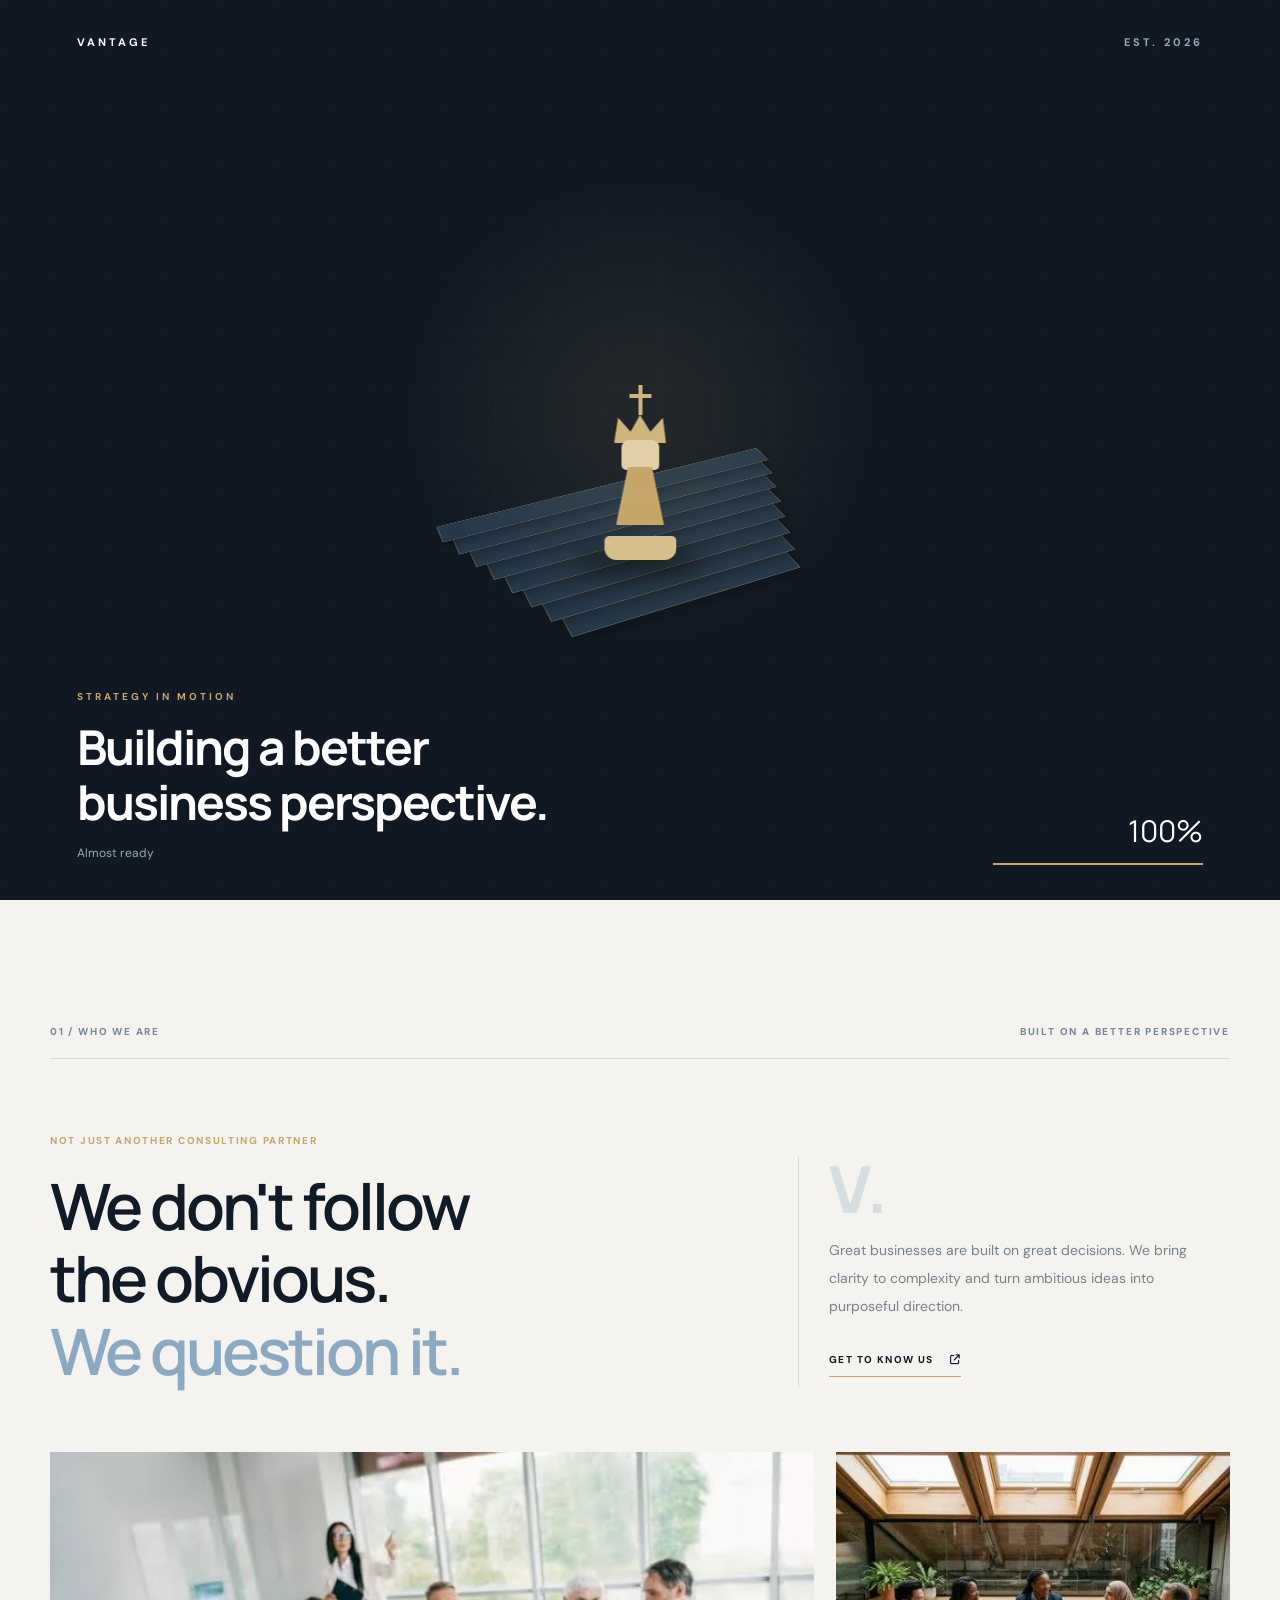
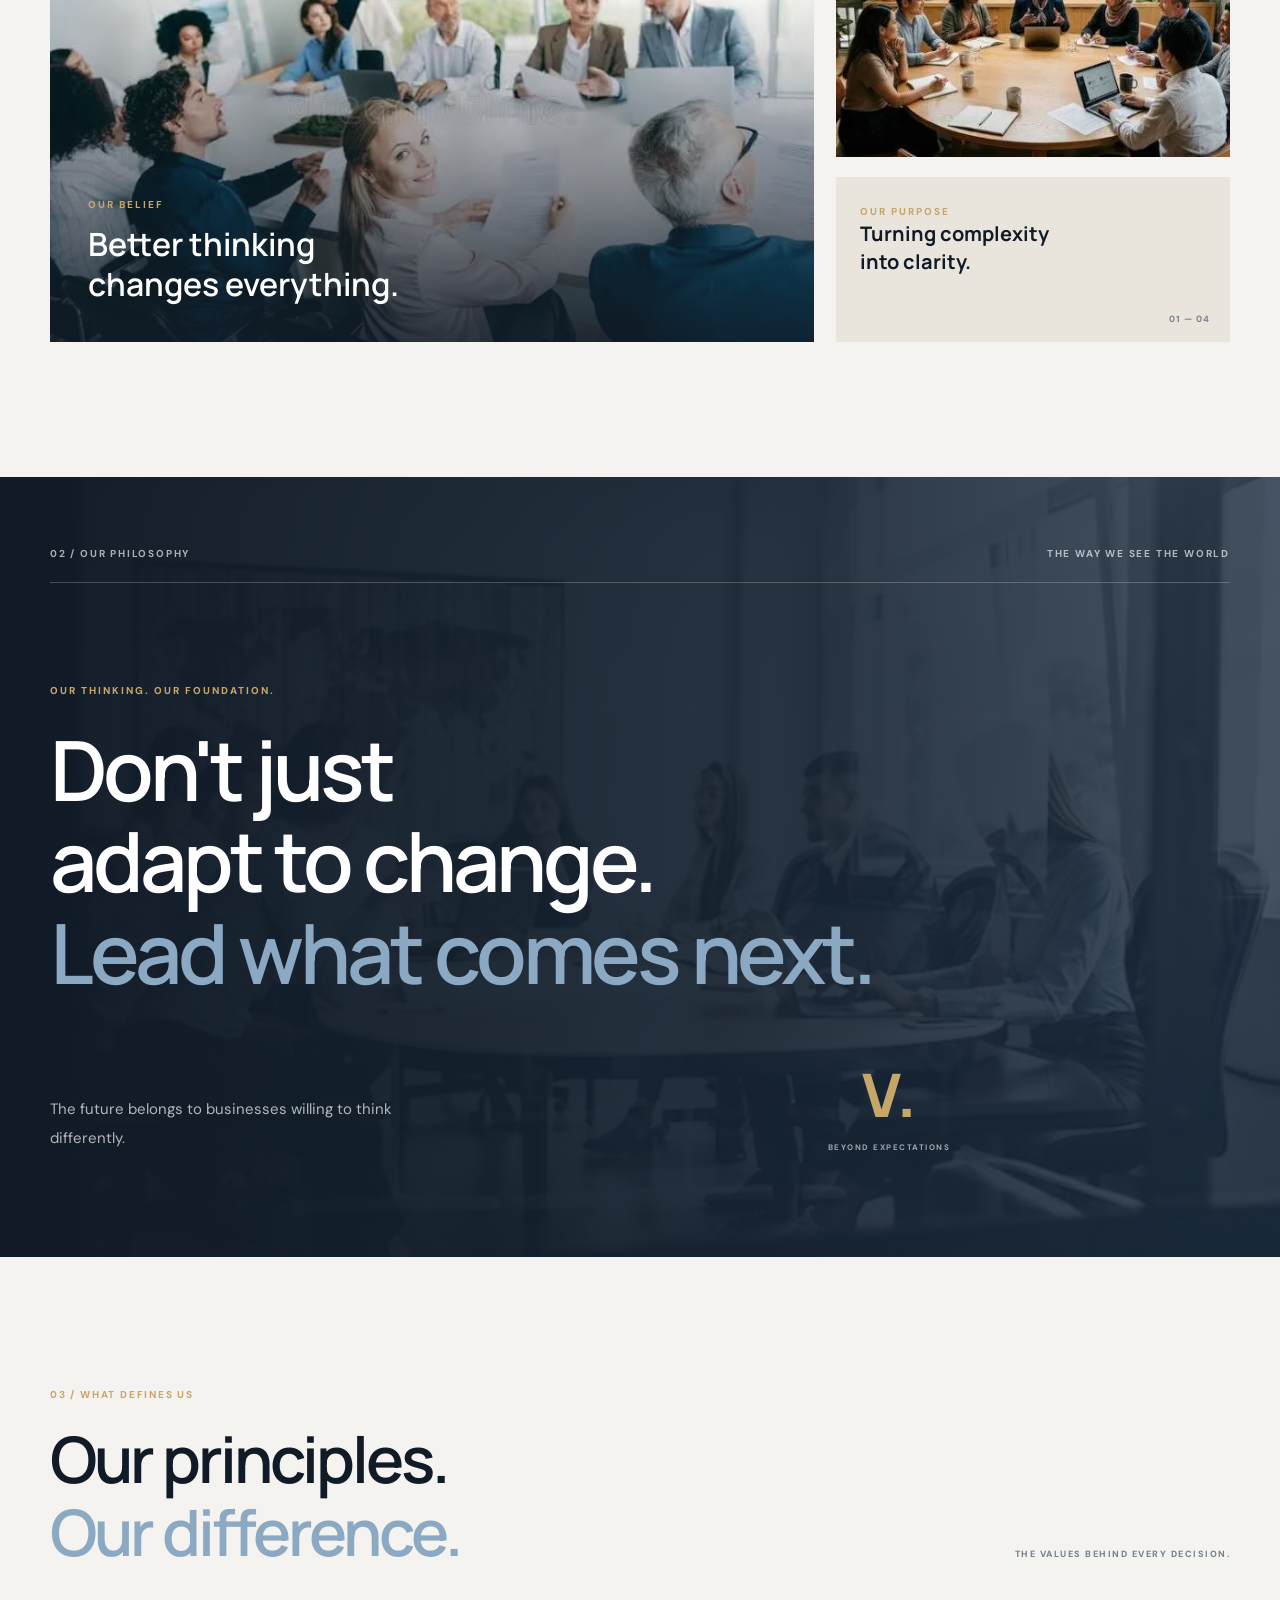
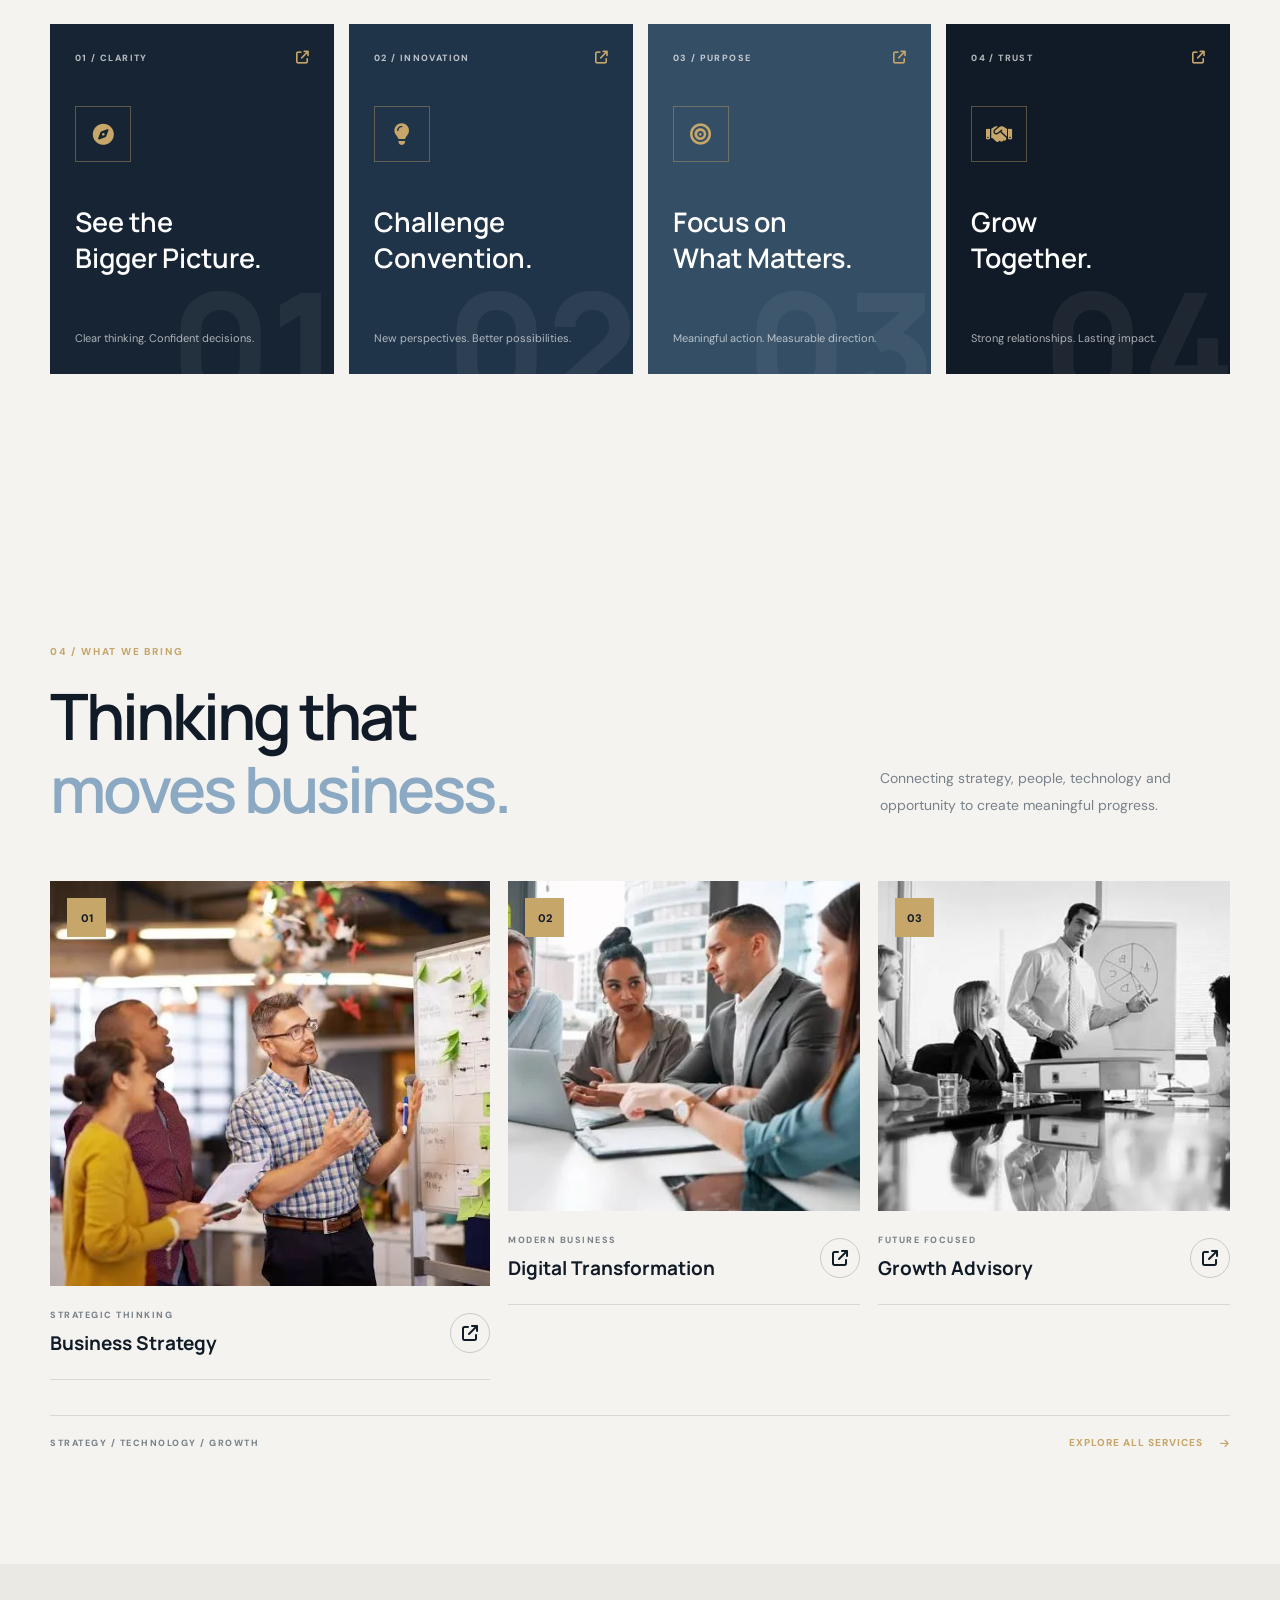
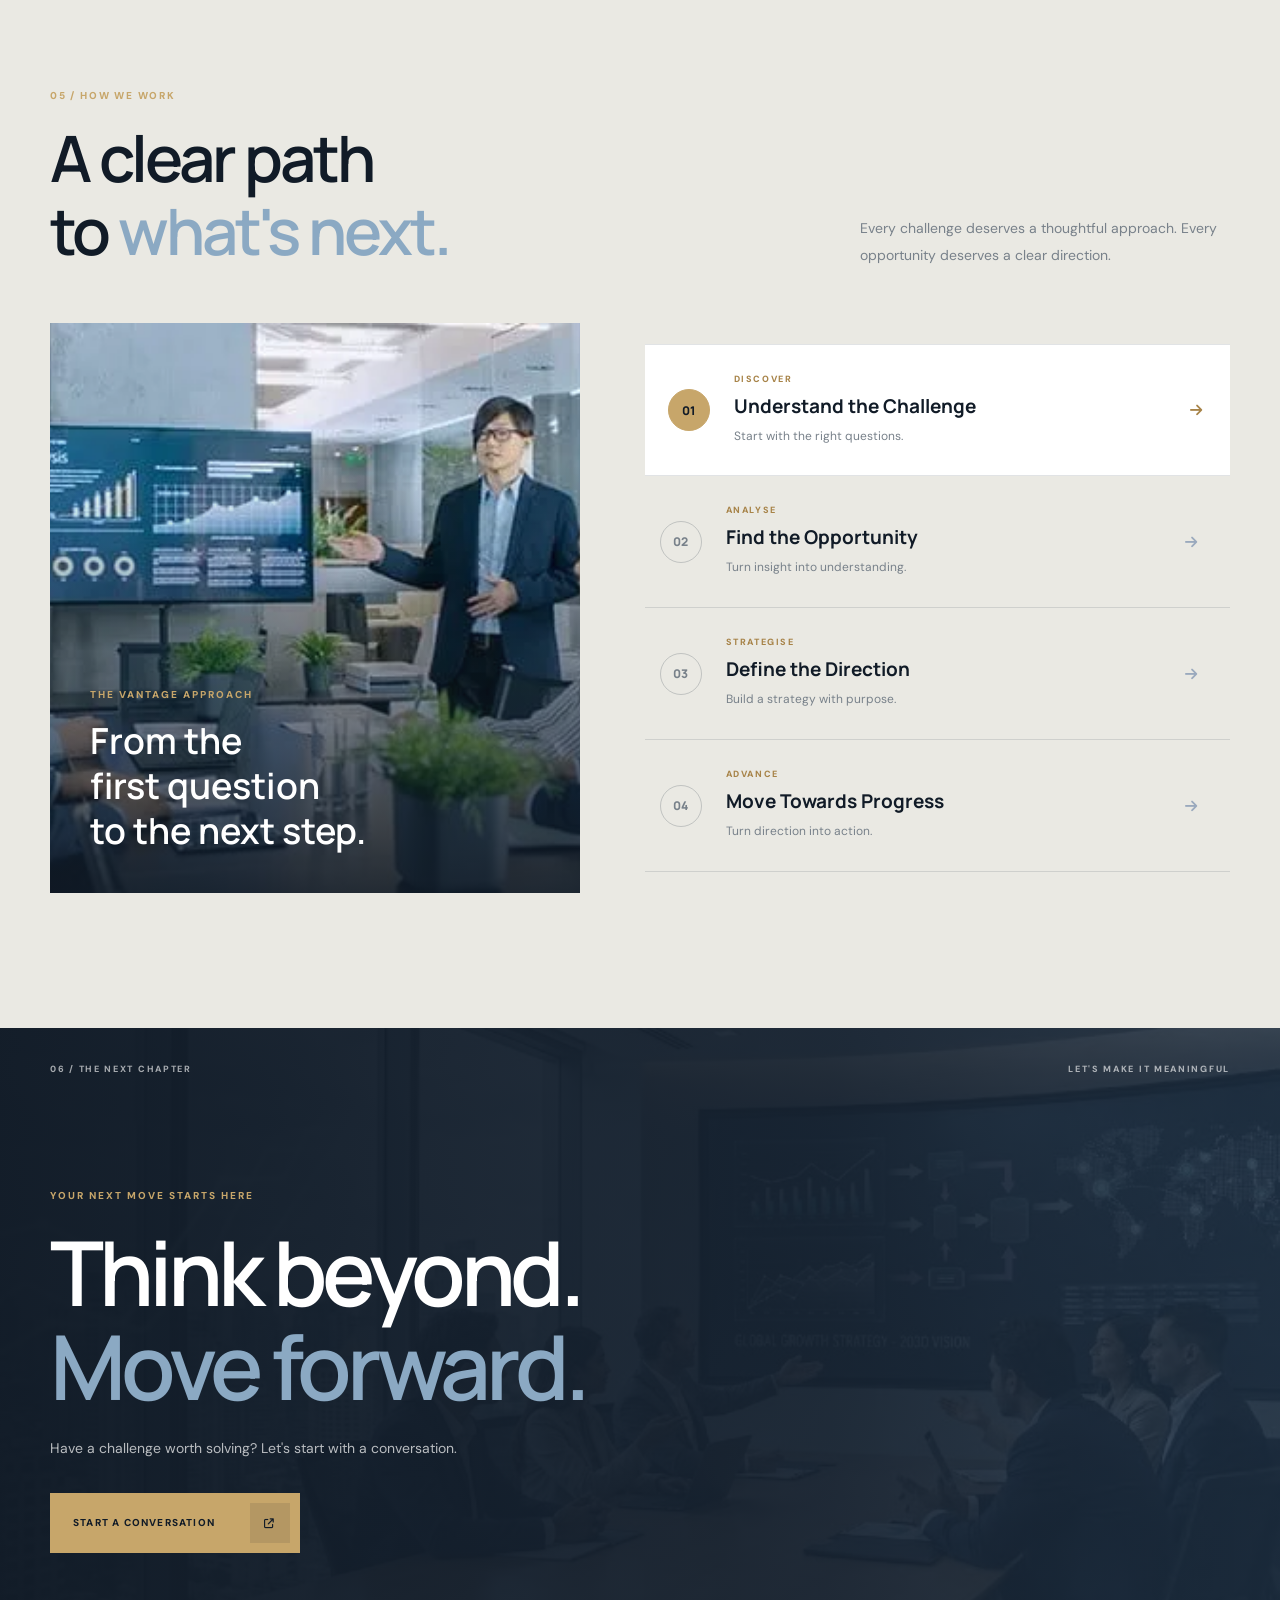
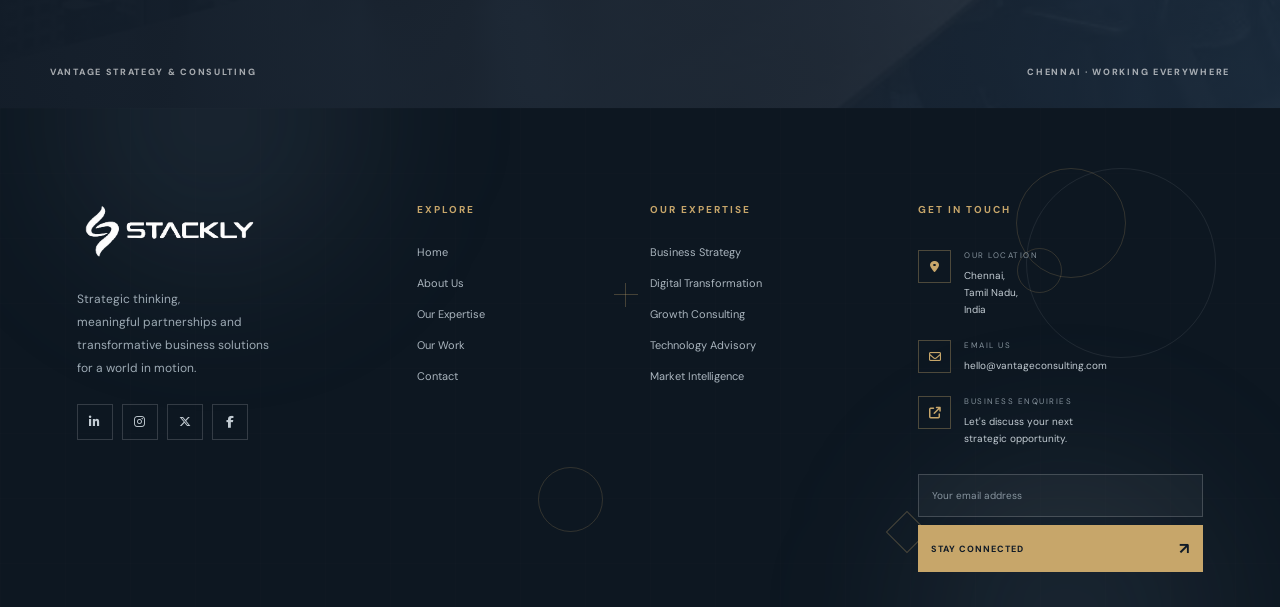
==== commit 77d6dfeb: "add" ====
--- a/about.html
+++ b/about.html
@@ -6,7 +6,7 @@
     <meta charset="UTF-8">
     <meta name="viewport" content="width=device-width, initial-scale=1.0">
 
-    <title>About VANTAGE | Strategy & Consulting</title>
+    <title>About</title>
 
     <meta name="description" content="Discover VANTAGE, a strategy and consulting partner focused on business transformation, strategic thinking and meaningful growth.">
 
@@ -158,25 +158,8 @@
         <!-- LOGO -->
 
         <a href="index.html" class="brand">
-
-            <span class="brand-symbol">
-
-                <span></span>
-                <span></span>
-                <span></span>
-
-            </span>
-
-
-            <span class="brand-information">
-
-                <strong>VANTAGE</strong>
-
-                <small>STRATEGY & CONSULTING</small>
-
-            </span>
-
-        </a>
+    <img src="assets/logo.webp" alt="VANTAGE Logo" class="brand-logo">
+</a>
 
 
 
@@ -341,7 +324,7 @@
         <div class="login-visual">
 
             <img
-                src="assets/images/office.jpg"
+                src="assets/l1.webp"
                 alt="Vantage corporate office"
                 loading="lazy"
             >
@@ -686,7 +669,7 @@
 
             <div class="about-hero-actions">
 
-                <a href="#aboutStory" class="about-primary-btn">
+                <a href="404.html" class="about-primary-btn">
 
                     DISCOVER VANTAGE
 
@@ -736,7 +719,7 @@
                 <article class="perspective-card active" data-index="0">
 
                     <img
-                        src="assets/images/about-hero-01.jpg"
+                        src="assets/a1.webp"
                         alt="Modern corporate architecture"
                     >
 
@@ -758,7 +741,7 @@
                 <article class="perspective-card" data-index="1">
 
                     <img
-                        src="assets/images/about-hero-02.jpg"
+                        src="assets/a2.webp"
                         alt="Business strategy meeting"
                     >
 
@@ -780,7 +763,7 @@
                 <article class="perspective-card" data-index="2">
 
                     <img
-                        src="assets/images/about-hero-03.jpg"
+                        src="assets/a3.webp"
                         alt="Contemporary business workspace"
                     >
 
@@ -802,7 +785,7 @@
                 <article class="perspective-card" data-index="3">
 
                     <img
-                        src="assets/images/about-hero-04.jpg"
+                        src="assets/a4.webp"
                         alt="Modern architectural interior"
                     >
 
@@ -945,7 +928,7 @@
                 </p>
 
 
-                <a href="contact.html" class="story-discover-link">
+                <a href="404.html" class="story-discover-link">
 
                     GET TO KNOW US
 
@@ -967,7 +950,7 @@
             <div class="story-image-large">
 
                 <img
-                    src="assets/images/about-story-01.jpg"
+                    src="assets/a5.webp"
                     alt="Professional team collaborating"
                 >
 
@@ -991,7 +974,7 @@
                 <div class="story-side-image">
 
                     <img
-                        src="assets/images/about-story-02.jpg"
+                        src="assets/a6.webp"
                         alt="Modern business environment"
                     >
 
@@ -1031,7 +1014,7 @@
     <div class="philosophy-bg">
 
         <img
-            src="assets/images/about-philosophy.jpg"
+            src="assets/a7.webp"
             alt="Contemporary architectural structure"
         >
 
@@ -1345,7 +1328,7 @@
                 <div class="capability-image">
 
                     <img
-                        src="assets/images/capability-strategy.jpg"
+                        src="assets/a8.webp"
                         alt="Business strategy and planning"
                     >
 
@@ -1365,7 +1348,7 @@
                     </div>
 
 
-                    <a href="services.html" aria-label="Explore business strategy">
+                    <a href="404.html" aria-label="Explore business strategy">
 
                         <i class="fa-solid fa-arrow-up-right-from-square"></i>
 
@@ -1384,7 +1367,7 @@
                 <div class="capability-image">
 
                     <img
-                        src="assets/images/capability-digital.jpg"
+                        src="assets/a9.webp"
                         alt="Digital transformation"
                     >
 
@@ -1404,7 +1387,7 @@
                     </div>
 
 
-                    <a href="services.html" aria-label="Explore digital transformation">
+                    <a href="404.html" aria-label="Explore digital transformation">
 
                         <i class="fa-solid fa-arrow-up-right-from-square"></i>
 
@@ -1423,7 +1406,7 @@
                 <div class="capability-image">
 
                     <img
-                        src="assets/images/capability-growth.jpg"
+                        src="assets/a10.webp"
                         alt="Business growth and analytics"
                     >
 
@@ -1443,7 +1426,7 @@
                     </div>
 
 
-                    <a href="services.html" aria-label="Explore growth advisory">
+                    <a href="404.html" aria-label="Explore growth advisory">
 
                         <i class="fa-solid fa-arrow-up-right-from-square"></i>
 
@@ -1462,7 +1445,7 @@
 
             <span>STRATEGY / TECHNOLOGY / GROWTH</span>
 
-            <a href="services.html">
+            <a href="404.html">
 
                 EXPLORE ALL SERVICES
 
@@ -1522,7 +1505,7 @@
             <div class="process-image">
 
                 <img
-                    src="assets/images/about-process.jpg"
+                    src="assets/a11.webp"
                     alt="Consulting professionals working together"
                 >
 
@@ -1653,7 +1636,7 @@
     <div class="final-cta-image">
 
         <img
-            src="assets/images/about-final-cta.jpg"
+            src="assets/a12.webp"
             alt="Modern architectural building"
         >
 
@@ -1694,7 +1677,7 @@
             </p>
 
 
-            <a href="contact.html" class="final-cta-button">
+            <a href="404.html" class="final-cta-button">
 
                 START A CONVERSATION
 
@@ -1750,14 +1733,15 @@
         <!-- BRAND -->
         <div class="footer-brand">
 
-            <a href="index.html" class="footer-logo">
-                <span class="footer-logo-symbol">V.</span>
-
-                <span class="footer-logo-text">
-                    VANTAGE
-                    <small>STRATEGY & CONSULTING</small>
-                </span>
-            </a>
+               <a href="index.html" class="footer-logo">
+
+    <img
+        src="assets/logo.webp"
+        alt="VANTAGE Strategy & Consulting"
+        class="footer-logo-image"
+    >
+
+</a>
 
             <p>
                 Strategic thinking,<br>
--- a/css/style.css
+++ b/css/style.css
@@ -1101,54 +1101,70 @@
 }
 
 .hero-center {
+    position: relative;
+    width: 100%;
     min-width: 0;
 }
-
 .hero-image-stage {
     position: relative;
+    width: 100%;
     height: 490px;
     border: 1px solid rgba(255,255,255,.2);
     background: #263849;
     box-shadow: 0 30px 80px rgba(0,0,0,.35);
+    overflow: visible;
 }
 
 .hero-image-frame {
     position: absolute;
     inset: 0;
+    width: 100%;
+    height: 100%;
     overflow: hidden;
     opacity: 0;
     visibility: hidden;
-    transition: opacity .8s, visibility .8s;
+    transition: opacity .8s ease, visibility .8s ease;
 }
 
 .hero-image-frame.active {
     opacity: 1;
     visibility: visible;
+    z-index: 1;
 }
 
 .hero-image-frame img {
     position: absolute;
     inset: 0;
+    width: 100%;
+    height: 100%;
+    object-fit: cover;
+    object-position: center;
+    display: block;
 }
 
 .hero-image-overlay {
     position: absolute;
     inset: 0;
+    z-index: 2;
     pointer-events: none;
-    background: linear-gradient(0deg, rgba(8,17,25,.86), transparent 65%);
+    background: linear-gradient(
+        0deg,
+        rgba(8,17,25,.86),
+        transparent 65%
+    );
 }
 
 .hero-image-index {
     position: absolute;
     top: 22px;
     left: 22px;
+    z-index: 3;
     display: flex;
     align-items: center;
     gap: 10px;
     color: #fff;
     font-size: 11px;
 }
-
 .index-divider {
     width: 35px;
     height: 1px;
@@ -1159,6 +1175,7 @@
     position: absolute;
     left: 28px;
     bottom: 30px;
+    z-index: 3;
 }
 
 .hero-image-caption span {
@@ -1176,6 +1193,7 @@
     position: absolute;
     right: -35px;
     bottom: 85px;
+    z-index: 4;
     display: flex;
     align-items: center;
     gap: 13px;
@@ -1608,12 +1626,21 @@
 .expertise-image {
     position: absolute;
     inset: 0;
+    overflow: hidden;
+}
+
+.expertise-image img {
+    width: 100%;
+    height: 100%;
+    object-fit: cover;
+    display: block;
 }
 
 .expertise-image::after {
     content: "";
     position: absolute;
     inset: 0;
+    pointer-events: none;
     background: linear-gradient(0deg, rgba(8,18,27,.9), rgba(8,18,27,.05) 75%);
 }
 
@@ -1740,7 +1767,16 @@
 }
 
 .expertise-horizontal-image {
+    position: relative;
     min-height: 100%;
+    overflow: hidden;
+}
+
+.expertise-horizontal-image img {
+    width: 100%;
+    height: 100%;
+    object-fit: cover;
+    display: block;
 }
 
 .expertise-card-minimal {
@@ -2897,4 +2933,251 @@
 ::selection {
     color: #101923;
     background: #d4b77e;
+}
+
+
+
+
+
+
+
+
+.brand {
+    display: flex;
+    align-items: center;
+    height: 100%;
+    flex-shrink: 0;
+}
+
+.brand-logo {
+    width: 150px;
+    height: 100px;
+    object-fit: contain;
+    display: block;
+}
+
+
+
+
+
+
+
+
+
+
+
+
+
+
+
+
+
+/* =========================================
+   VANTAGE – CONSISTENT HEADER
+========================================= */
+
+.site-header {
+    background: #111b27 !important;
+    color: #111b27 !important;
+}
+
+.header-container {
+    background: transparent !important;
+}
+
+.desktop-navigation .nav-link {
+    color: #f0c209 !important;
+}
+
+.desktop-navigation .nav-link:hover,
+.desktop-navigation .nav-link.active {
+    color: #c7a66a !important;
+}
+
+.header-actions .login-trigger {
+    color: #111b27 !important;
+}
+
+.header-actions .header-cta {
+    background: #111b27 !important;
+    color: #ffffff !important;
+}
+
+/* LOGO */
+
+.brand-logo {
+    width: 150px;
+    height: 90px;
+    object-fit: contain;
+}
+
+
+
+
+
+
+.footer-logo-image {
+    display: block;
+    width: 180px;
+    height: 55px;
+    object-fit: contain;
+    object-position: left center;
+}
+
+
+
+
+
+
+
+
+
+
+
+
+
+
+
+/* TESTIMONIAL SLIDER */
+
+.testimonial-slider {
+    width: 100%;
+    min-width: 0;
+    overflow: hidden;
+    position: relative;
+}
+
+.testimonial-track {
+    display: flex;
+    width: 100%;
+    align-items: stretch;
+
+    transition: transform .65s cubic-bezier(.22, 1, .36, 1);
+    will-change: transform;
+}
+
+.testimonial-card {
+    flex: 0 0 100%;
+    width: 100%;
+    min-width: 100%;
+    min-height: 420px;
+
+    box-sizing: border-box;
+
+    display: flex;
+    flex-direction: column;
+}
+
+.testimonial-card-top {
+    width: 100%;
+    display: flex;
+    align-items: center;
+    justify-content: space-between;
+}
+
+.testimonial-card blockquote {
+    min-height: 145px;
+    margin: 0;
+}
+
+.testimonial-author {
+    display: flex;
+    align-items: center;
+    width: 100%;
+    margin-top: auto;
+}
+
+.testimonial-author-mark {
+    margin-left: auto;
+}
+
+.testimonial-avatar {
+    width: 54px;
+    height: 54px;
+    flex-shrink: 0;
+    overflow: hidden;
+    border-radius: 50%;
+}
+
+.testimonial-avatar img {
+    width: 100%;
+    height: 100%;
+    display: block;
+    object-fit: cover;
+}
+
+/* DOTS */
+
+.testimonial-dot {
+    cursor: pointer;
+    transition: .3s ease;
+}
+
+.testimonial-dot.active {
+    opacity: 1;
+}
+
+/* ARROWS */
+
+.testimonial-arrows button {
+    cursor: pointer;
+}
+
+/* MOBILE */
+
+@media(max-width: 768px) {
+    .testimonial-card {
+        min-height: 400px;
+    }
+}
+
+
+
+
+
+
+
+
+
+/* LOGIN TRIGGER */
+
+.login-trigger {
+    display: inline-flex;
+    align-items: center;
+    justify-content: center;
+    gap: 10px;
+
+    padding: 12px 22px;
+
+    background: #263c4e;
+    color: #ffffff;
+
+    border: 1px solid #263c4e;
+    border-radius: 3px;
+
+    font-size: 13px;
+    font-weight: 600;
+
+    cursor: pointer;
+    transition: all .35s ease;
+}
+
+.login-trigger i {
+    color: #c7a66a;
+    font-size: 15px;
+}
+
+.login-trigger span {
+    color: #ffffff;
+}
+
+.login-trigger:hover {
+    background: #c7a66a;
+    border-color: #c7a66a;
+    color: #172433;
+}
+
+.login-trigger:hover i,
+.login-trigger:hover span {
+    color: #172433;
 }
--- a/css/about.css
+++ b/css/about.css
@@ -2460,3 +2460,25 @@
 }
 
 
+
+.perspective-carousel {
+    position: relative;
+    perspective: 1200px;
+    overflow: hidden;
+}
+
+.carousel-cards {
+    position: relative;
+    width: 100%;
+    height: 100%;
+}
+
+.perspective-card {
+    position: absolute;
+    top: 50%;
+    left: 50%;
+    width: 65%;
+    height: 85%;
+    transform-style: preserve-3d;
+    transition: transform 0.9s ease, opacity 0.9s ease;
+}
